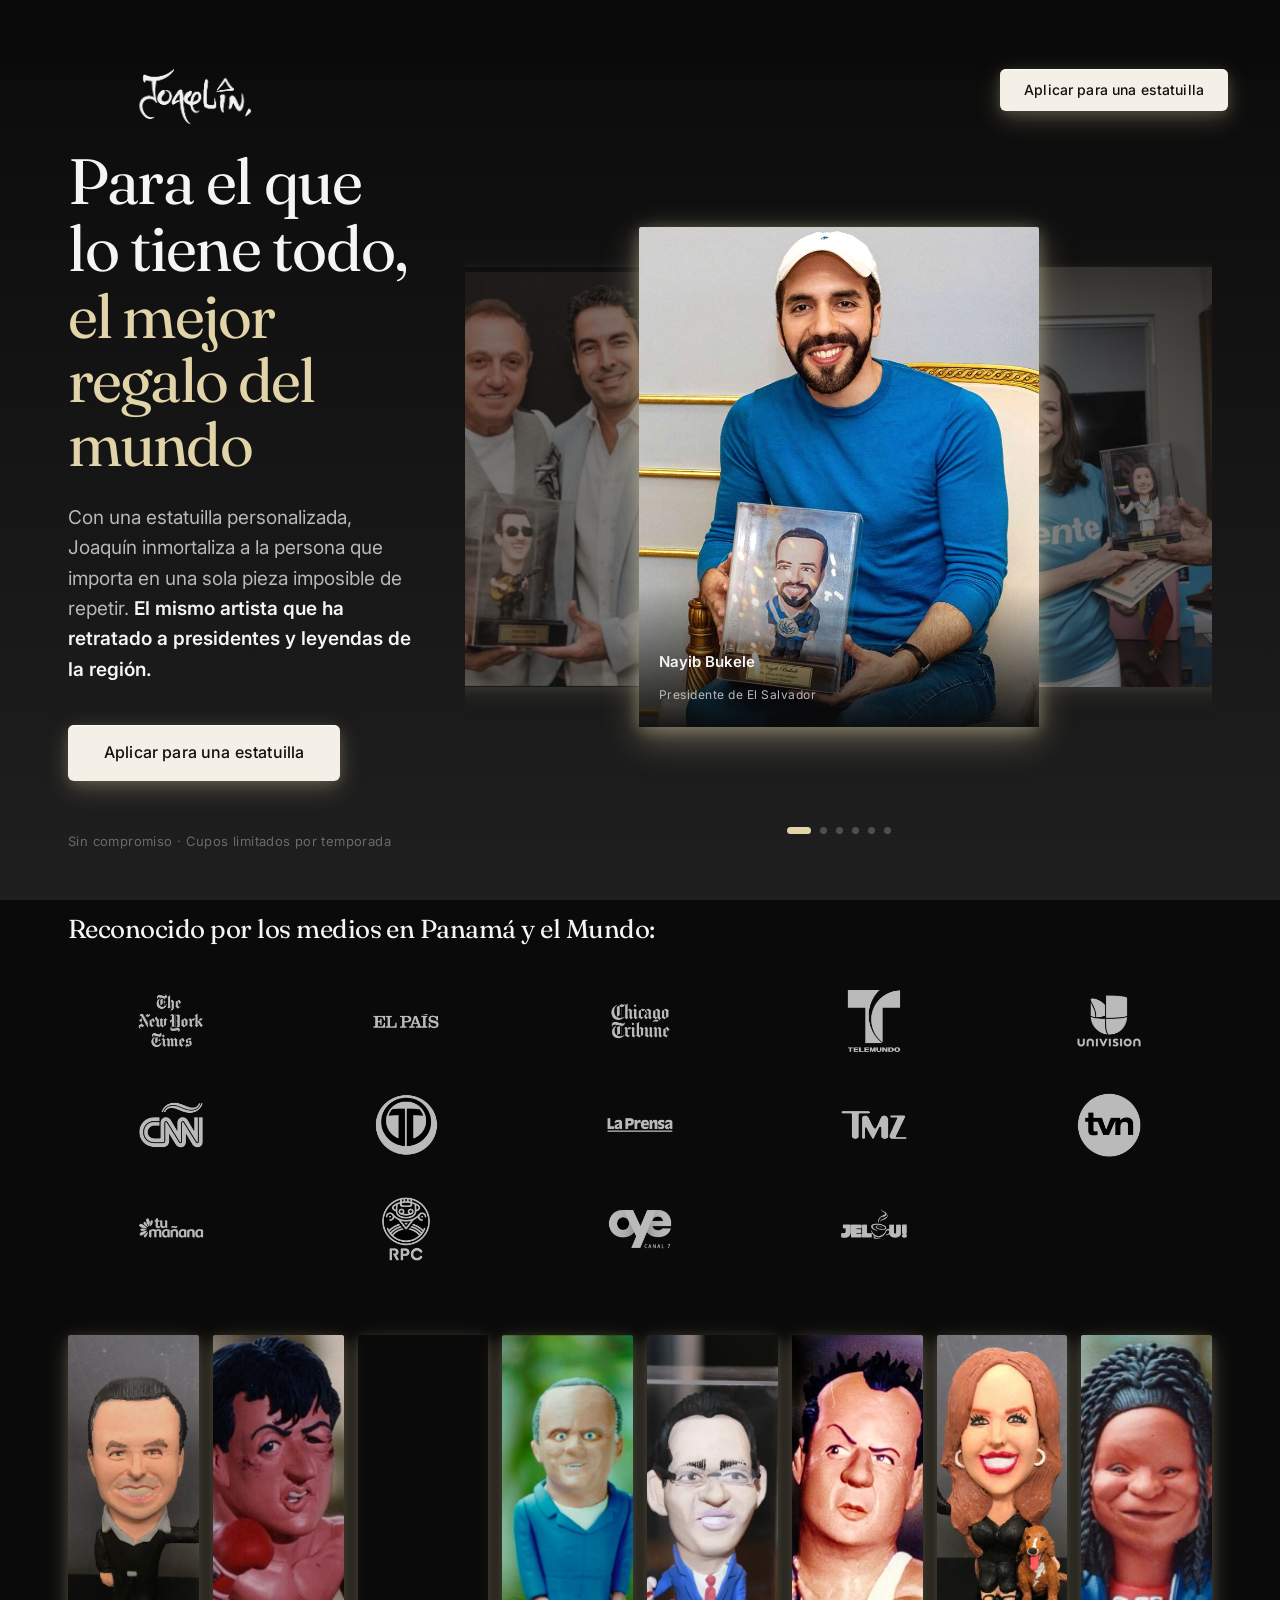
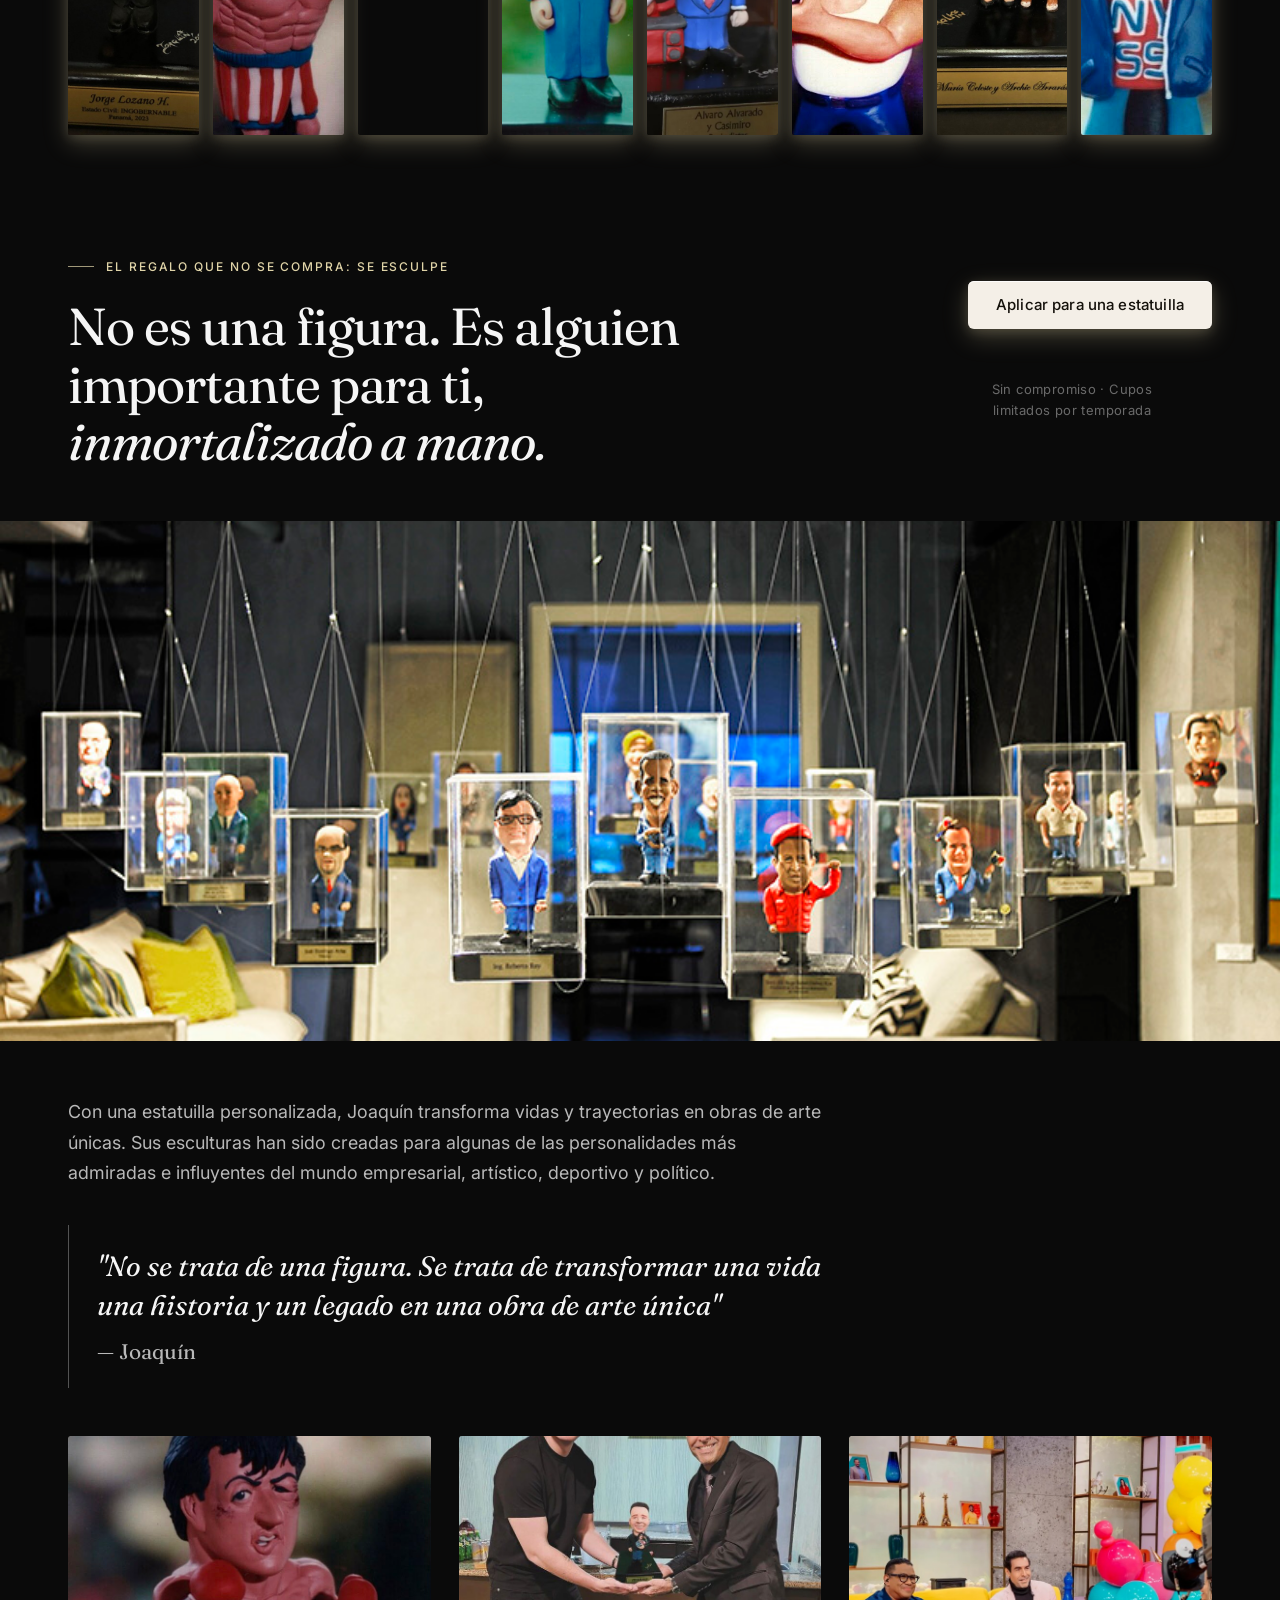
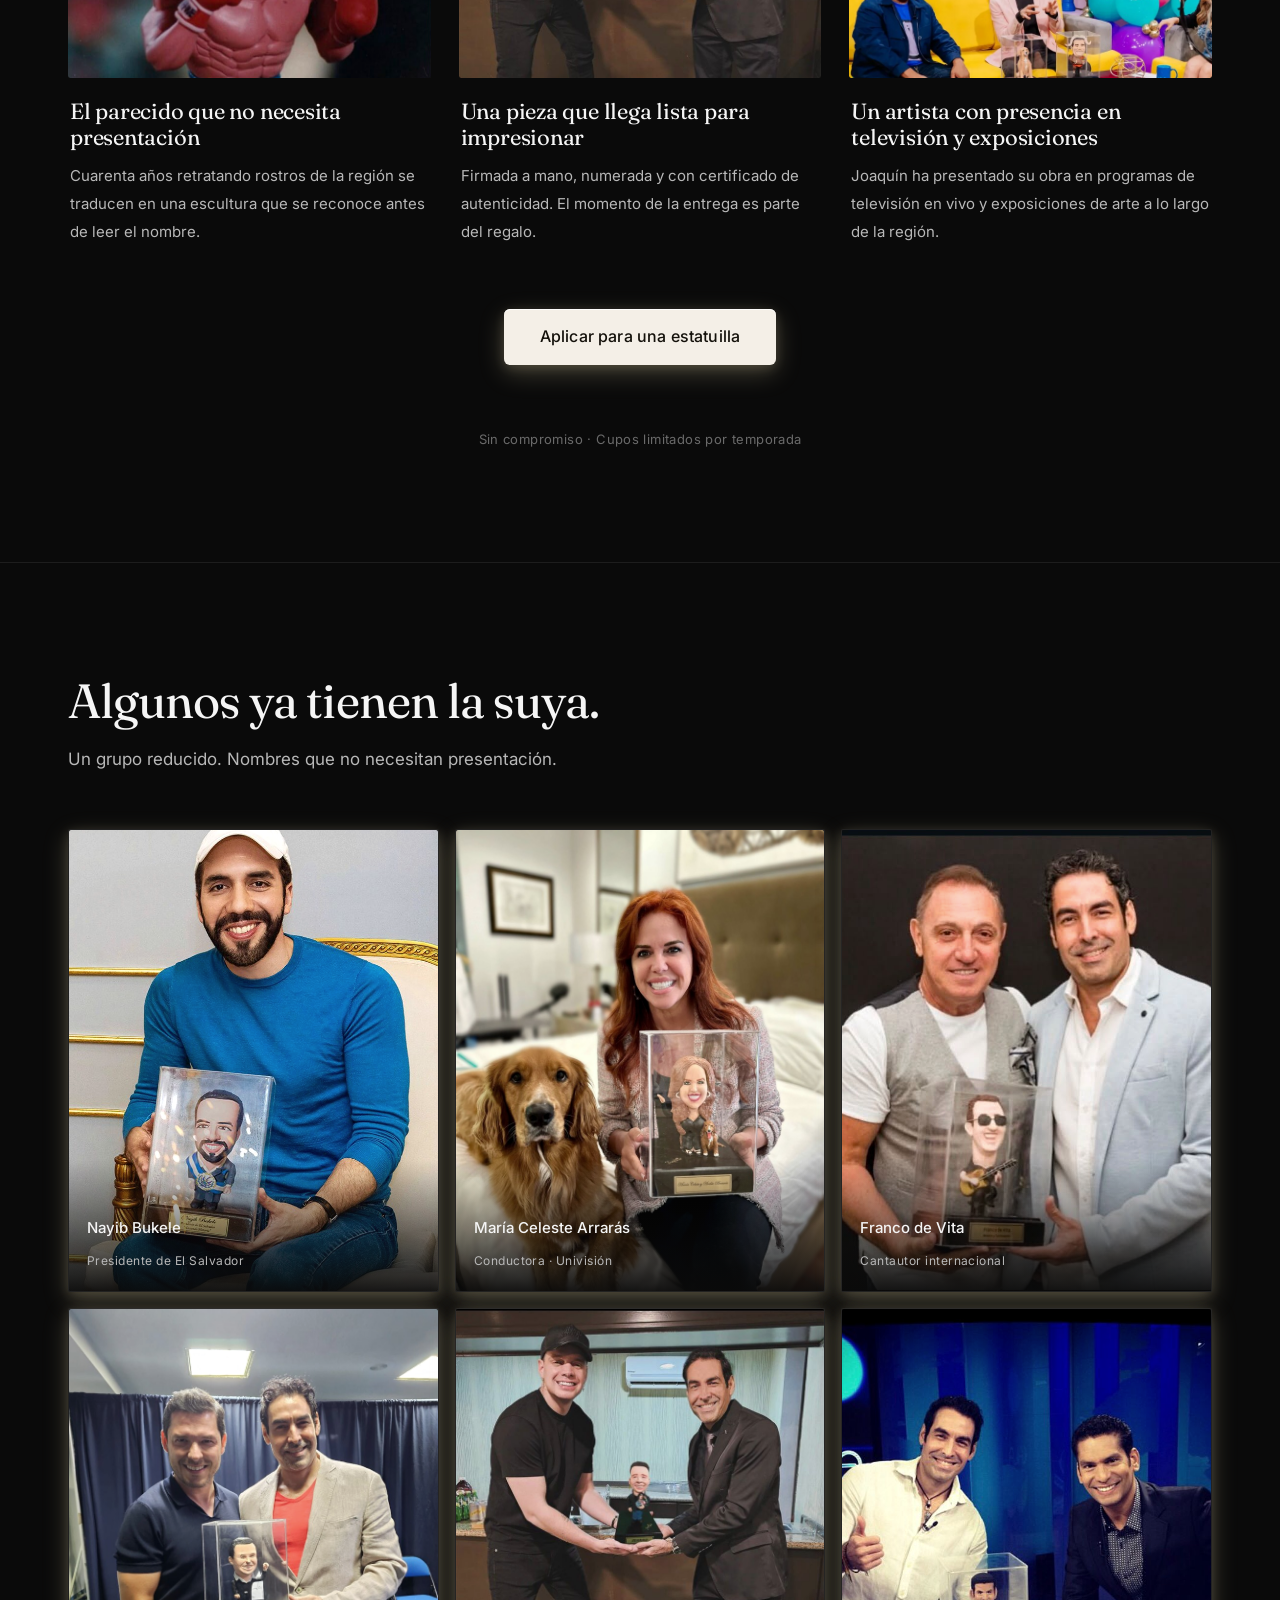
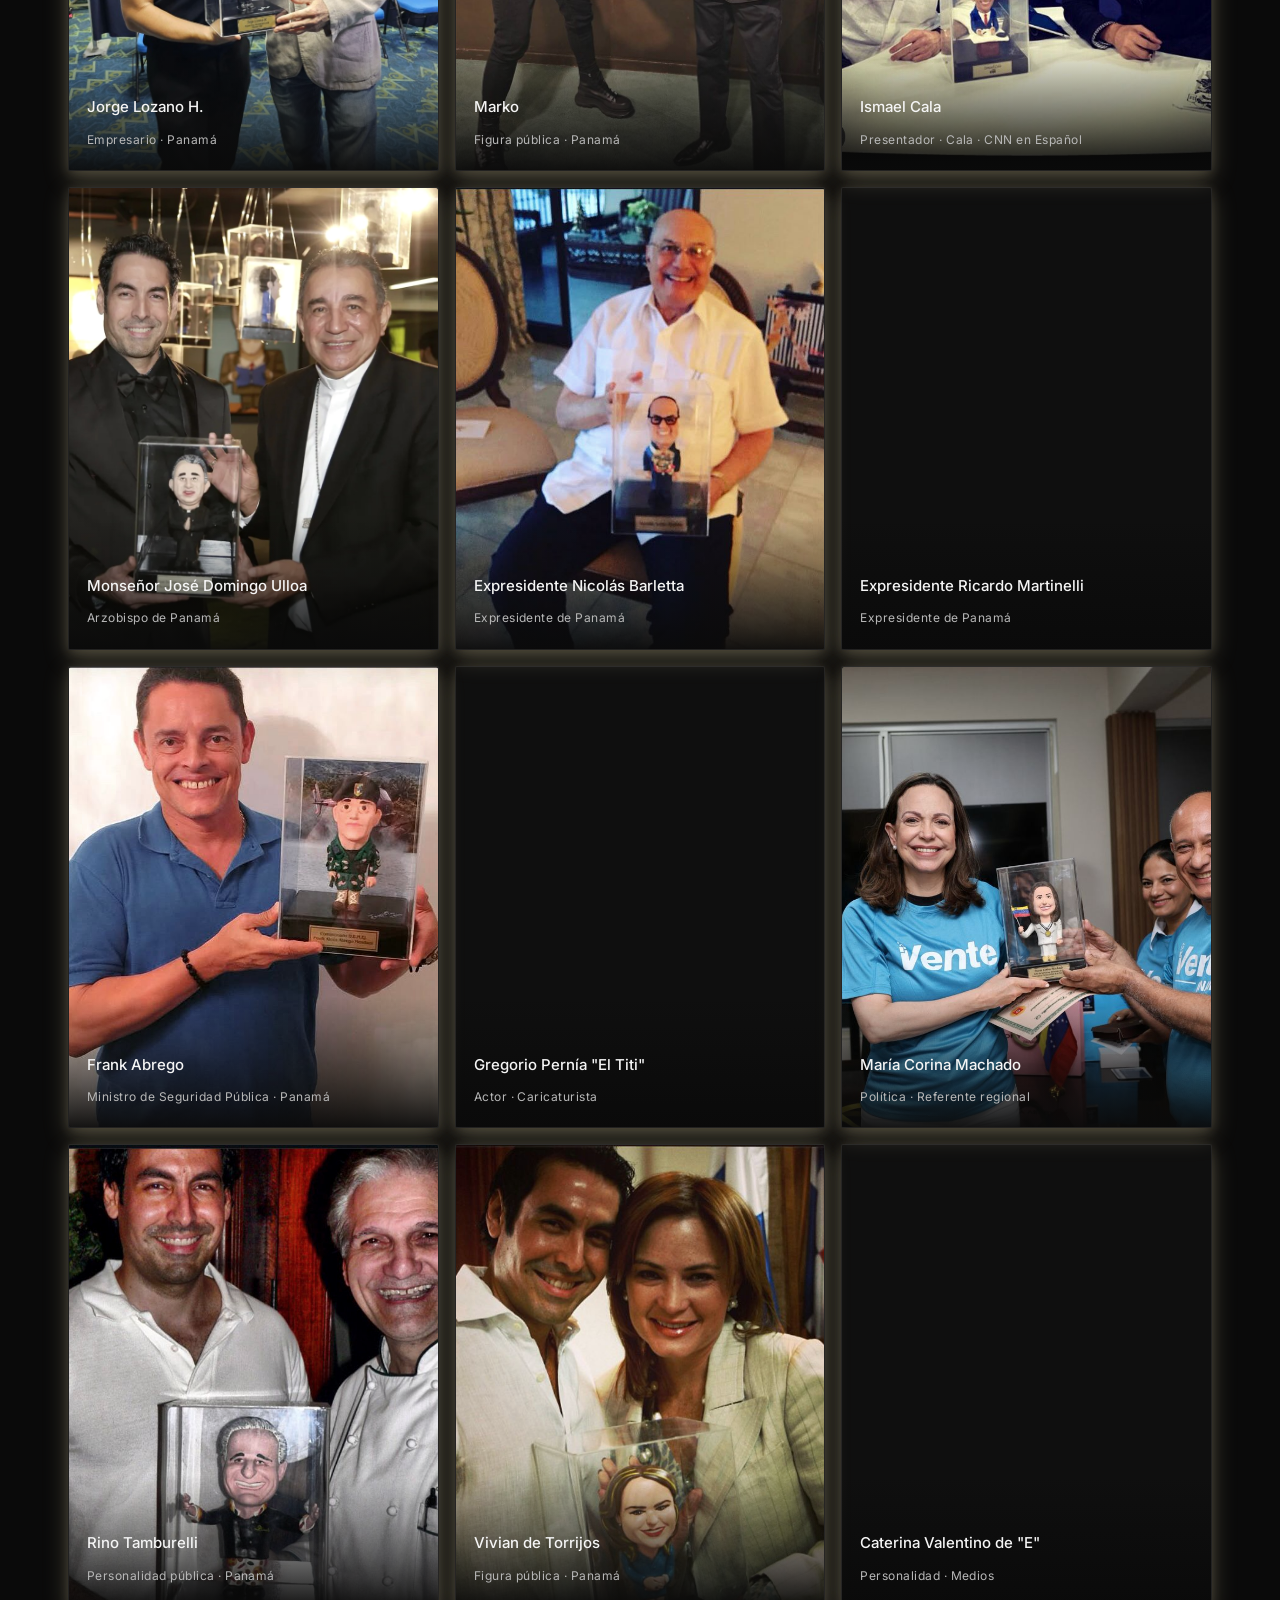
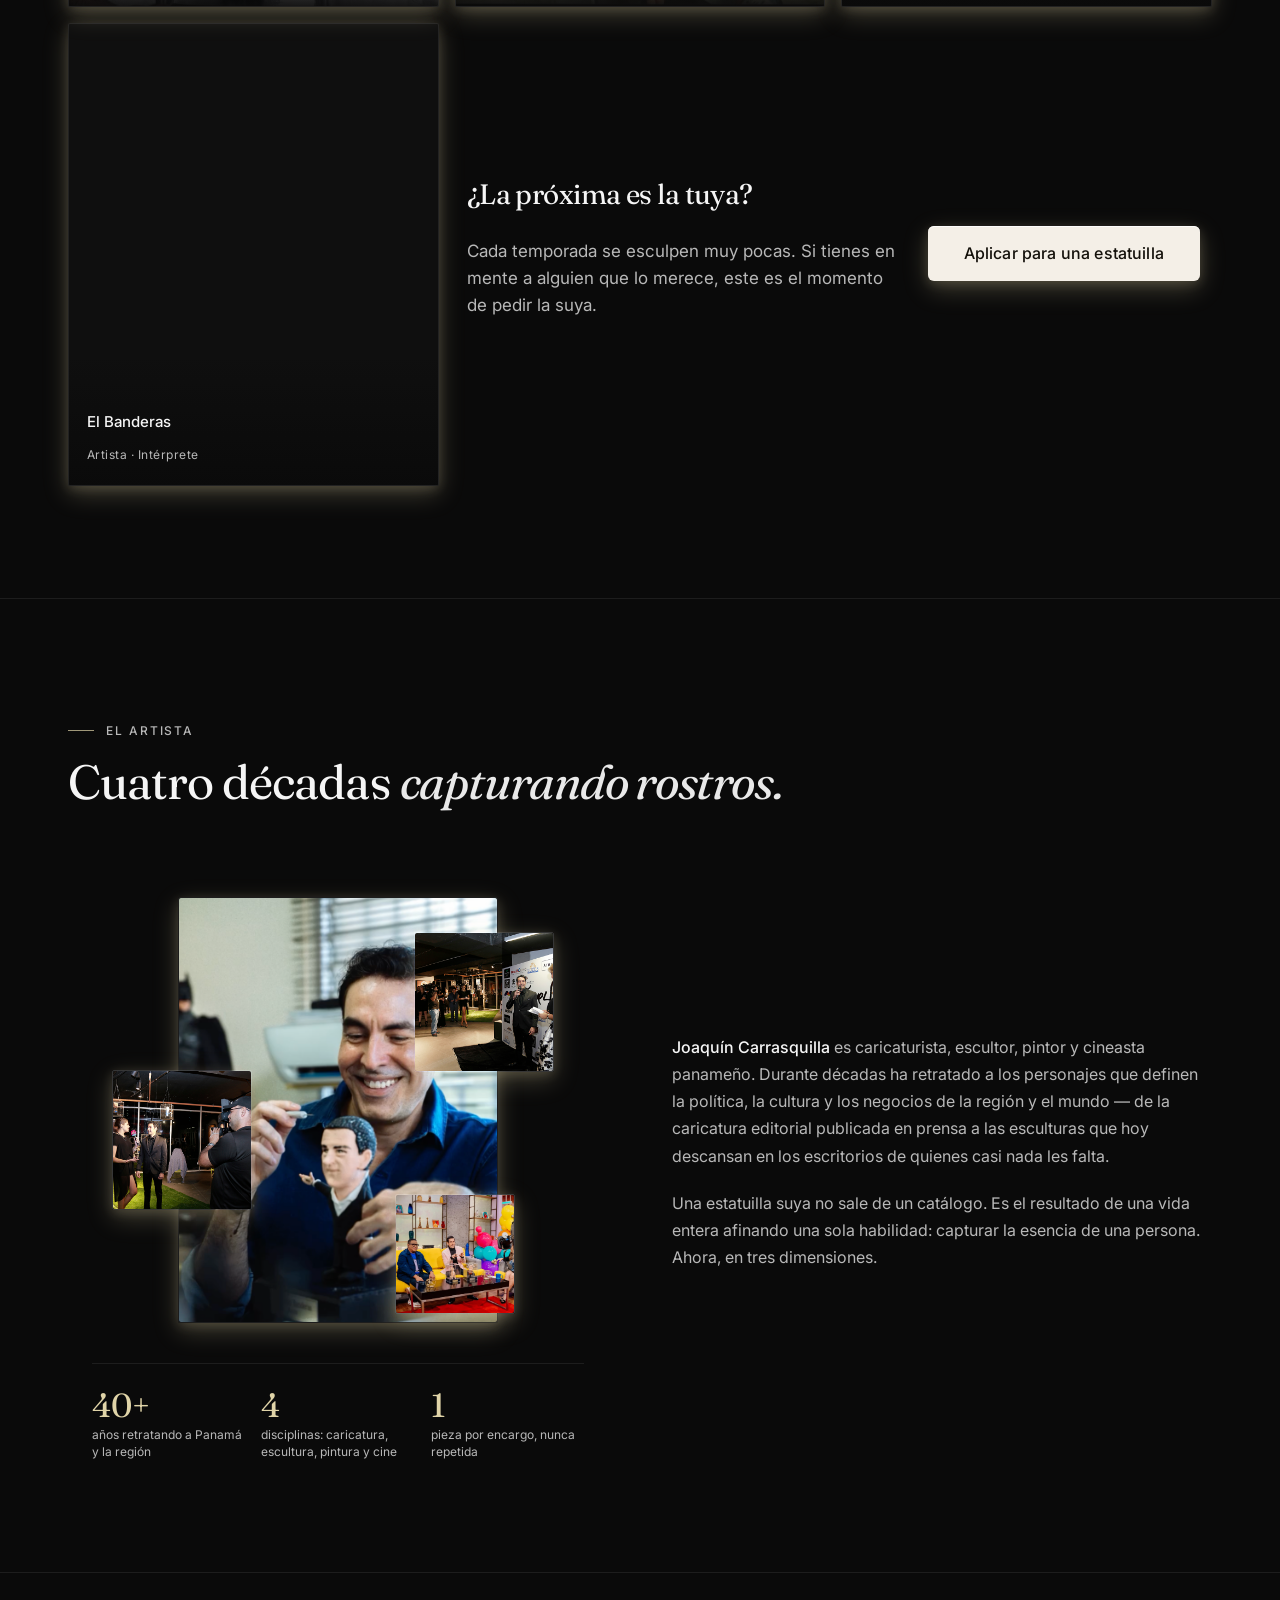
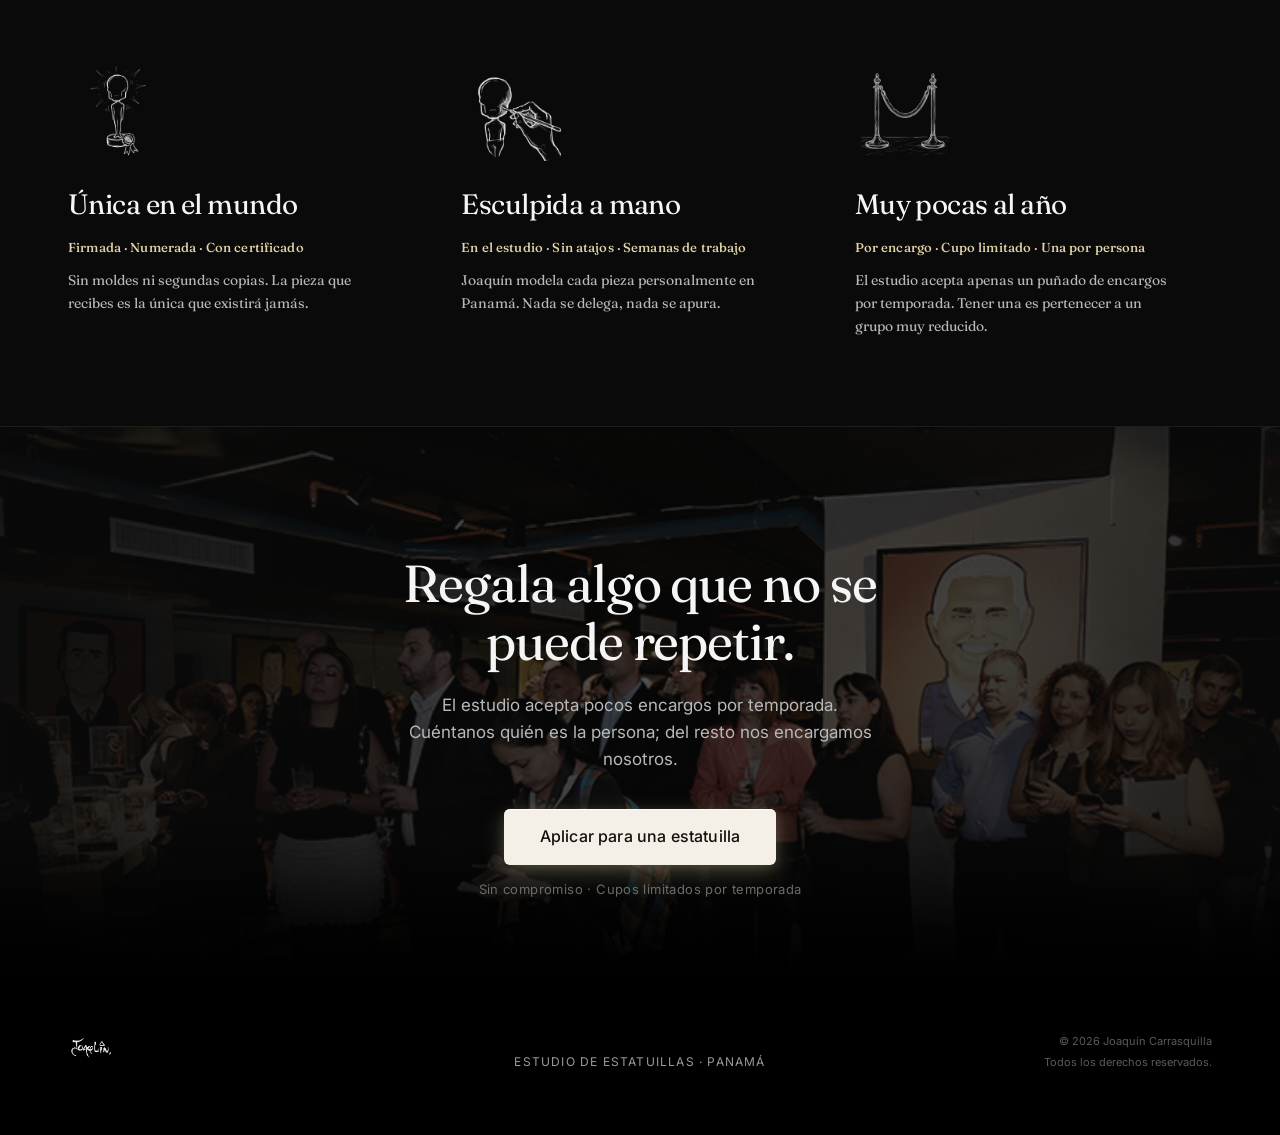
==== form.html @ dcec1ed8 "Make WhatsApp version the homepage; sync content and fix mobile - index.html is now the WhatsApp-ena" ====
<!doctype html>
<html lang="es">
<head>
  <meta charset="utf-8" />
  <meta name="viewport" content="width=device-width, initial-scale=1" />
  <title>Joaquín Carrasquilla — Estatuillas esculpidas a mano, por encargo</title>
  <meta name="description" content="Una escultura del rostro que importa, esculpida a mano por Joaquín Carrasquilla, el artista que ha retratado a presidentes y figuras de la región. Pieza única, firmada y numerada. Por encargo." />

  <link rel="preconnect" href="https://fonts.googleapis.com">
  <link rel="preconnect" href="https://fonts.gstatic.com" crossorigin>
  <link href="https://fonts.googleapis.com/css2?family=Inter:wght@300;400;500;600&family=Fraunces:ital,opsz,wght@0,9..144,400;0,9..144,500;1,9..144,400;1,9..144,500&display=swap" rel="stylesheet">

  <link rel="stylesheet" href="styles.css" />
</head>
<body>

  <!-- HEADER -->
  <header class="site-header">
    <div class="header-inner">
      <a class="logo" href="#top" aria-label="Joaquín Carrasquilla — inicio">
        <img src="assets/logo.png" alt="Joaquín Carrasquilla" width="320" height="88" decoding="async" />
      </a>
      <a class="btn btn-hero" href="solicitar.html">
        <span class="btn-label">Aplicar para una estatuilla</span>
      </a>
    </div>
  </header>

  <!-- HERO -->
  <section id="top" class="hero" aria-label="Presentación">
    <div class="hero-inner container">
      <div class="hero-content">
        <h1 class="hero-title">
          Para el que lo tiene todo,<br />
          <span class="text-gold">el mejor regalo del mundo</span>
        </h1>
        <p class="hero-sub">
          Con una estatuilla personalizada, Joaquín inmortaliza a la persona que importa
          en una sola pieza imposible de repetir.
          <strong>El mismo artista que ha retratado a presidentes y leyendas de la región.</strong>
        </p>
        <a class="btn btn-hero" href="solicitar.html">
          <span class="btn-label">Aplicar para una estatuilla</span>
        </a>
        <p class="cta-note">Sin compromiso · Cupos limitados por temporada</p>
      </div>

      <div class="hero-carousel" aria-label="Galería de estatuillas">
        <div class="hero-slideshow">
          <figure class="hero-slide">
            <img src="assets/cliente-con-estatuilla/IMG_2627-e7383acf-987b-4b31-b4e6-dbb208cc5019.png" alt="Nayib Bukele con su estatuilla" decoding="async" />
            <figcaption>
              <strong>Nayib Bukele</strong>
              <span>Presidente de El Salvador</span>
            </figcaption>
          </figure>
          <figure class="hero-slide">
            <img src="assets/cliente-con-estatuilla/Maria Corina Machado.jpeg" alt="María Corina Machado con su estatuilla" decoding="async" />
            <figcaption>
              <strong>María Corina Machado</strong>
              <span>Política · Referente regional</span>
            </figcaption>
          </figure>
          <figure class="hero-slide">
            <img src="assets/cliente-con-estatuilla/Mis_esculturas__reunidas_en_un_mismo_espacio._Cada_pieza_con_su_historia__cada_detalle_con_su_r-2-c04f47b6-1784-4fe5-88b1-f902768b5a1e.png" alt="Monseñor Ulloa con su estatuilla en exposición" decoding="async" />
            <figcaption>
              <strong>Monseñor José Domingo Ulloa</strong>
              <span>Arzobispo de Panamá</span>
            </figcaption>
          </figure>
          <figure class="hero-slide">
            <img src="assets/cliente-con-estatuilla/IMG_2630-4d0dea5f-8acf-4399-ab27-2319d4a610f1.png" alt="Ismael Cala con su estatuilla en Cala CNN" decoding="async" />
            <figcaption>
              <strong>Ismael Cala</strong>
              <span>Presentador · Cala · CNN en Español</span>
            </figcaption>
          </figure>
          <figure class="hero-slide">
            <img src="assets/cliente-con-estatuilla/IMG_2628-bec510d0-ad0a-4d97-8ea1-d12f23ac2057.png" alt="María Celeste con su estatuilla" decoding="async" />
            <figcaption>
              <strong>María Celeste Arrarás</strong>
              <span>Conductora · Univisión</span>
            </figcaption>
          </figure>
          <figure class="hero-slide">
            <img src="assets/cliente-con-estatuilla/Franco-deVita.jpeg" alt="Franco de Vita con su estatuilla" decoding="async" />
            <figcaption>
              <strong>Franco de Vita</strong>
              <span>Cantautor internacional</span>
            </figcaption>
          </figure>
        </div>
      </div>
    </div>
  </section>

  <!-- AS SEEN ON -->
  <section class="seen-on" aria-label="Visto en medios">
    <div class="container">
      <p class="seen-on__label">Reconocido por los medios en Panamá y el Mundo:</p>
      <ul class="seen-on__grid">
        <li><img src="assets/media-logos/2-5.png" alt="The New York Times" width="120" height="48" loading="lazy" decoding="async" /></li>
        <li><img src="assets/media-logos/2-6.png" alt="El País" width="120" height="48" loading="lazy" decoding="async" /></li>
        <li><img src="assets/media-logos/2-4.png" alt="Chicago Tribune" width="120" height="48" loading="lazy" decoding="async" /></li>
        <li><img src="assets/media-logos/2-7.png" alt="Telemundo" width="120" height="48" loading="lazy" decoding="async" /></li>
        <li><img src="assets/media-logos/2-8.png" alt="Univisión" width="120" height="48" loading="lazy" decoding="async" /></li>
        <li><img src="assets/media-logos/6.png" alt="CNN en Español" width="120" height="48" loading="lazy" decoding="async" /></li>
        <li><img src="assets/media-logos/1.png" alt="Telemetro" width="120" height="48" loading="lazy" decoding="async" /></li>
        <li><img src="assets/media-logos/5.png" alt="La Prensa" width="120" height="48" loading="lazy" decoding="async" /></li>
        <li><img src="assets/media-logos/4.png" alt="TMZ" width="120" height="48" loading="lazy" decoding="async" /></li>
        <li><img src="assets/media-logos/2.png" alt="TVN" width="120" height="48" loading="lazy" decoding="async" /></li>
        <li><img src="assets/media-logos/7.png" alt="Tu Mañana" width="120" height="48" loading="lazy" decoding="async" /></li>
        <li><img src="assets/media-logos/8.png" alt="RPC" width="120" height="48" loading="lazy" decoding="async" /></li>
        <li><img src="assets/media-logos/9.png" alt="OYE Canal 7" width="120" height="48" loading="lazy" decoding="async" /></li>
        <li><img src="assets/media-logos/3.png" alt="Jelou!" width="120" height="48" loading="lazy" decoding="async" /></li>
      </ul>
    </div>
  </section>

  <!-- SCULPTURE STRIP -->
  <section class="sculpt-strip-section" aria-label="Esculturas esculpidas a mano">
    <div class="container">
      <ul class="sculpt-strip">
        <li class="sculpt-strip__item"><img src="assets/estatuilla-sola/IMG_2632-35d587b5-4e0b-45d2-9307-9f7c1fdc1393.png" alt="Estatuilla de Jorge Lozano H." width="300" height="400" loading="lazy" decoding="async" /></li>
        <li class="sculpt-strip__item sculpt-strip__item--mobile"><img src="assets/estatuilla-sola/escultura-rocky.jpeg" alt="Escultura caricatura de Rocky Balboa" width="300" height="400" loading="lazy" decoding="async" /></li>
        <li class="sculpt-strip__item"><img src="assets/estatuilla-sola/IMG_2633-0593293c-0584-4aa1-981b-858188f16f3b.png" alt="Estatuilla de Nayib Bukele" width="300" height="400" loading="lazy" decoding="async" /></li>
        <li class="sculpt-strip__item"><img src="assets/estatuilla-sola/escultura-hopkins.jpeg" alt="Escultura caricatura de Anthony Hopkins" width="300" height="400" loading="lazy" decoding="async" /></li>
        <li class="sculpt-strip__item"><img src="assets/estatuilla-sola/Mis_esculturas__reunidas_en_un_mismo_espacio._Cada_pieza_con_su_historia__cada_detalle_con_su_r-5-7283a736-3148-4349-a7e0-1f55900a8224.png" alt="Estatuilla de Álvaro Alvarado y Casimiro" width="300" height="400" loading="lazy" decoding="async" /></li>
        <li class="sculpt-strip__item sculpt-strip__item--mobile"><img src="assets/estatuilla-sola/escultura-willis.jpeg" alt="Escultura caricatura de Bruce Willis" width="300" height="400" loading="lazy" decoding="async" /></li>
        <li class="sculpt-strip__item"><img src="assets/estatuilla-sola/IMG_2634-b5064332-3b4e-409b-bf73-21cee9136ae9.png" alt="Estatuilla de María Celeste Arrarás" width="300" height="400" loading="lazy" decoding="async" /></li>
        <li class="sculpt-strip__item sculpt-strip__item--mobile"><img src="assets/estatuilla-sola/escultura-whoopi.jpeg" alt="Escultura caricatura de Whoopi Goldberg" width="300" height="400" loading="lazy" decoding="async" /></li>
      </ul>
    </div>
  </section>

  <!-- MAIN COPY -->
  <section class="story">
    <div class="container story-inner story-inner--wide">
      <div class="story-intro">
        <div class="story-intro__copy">
          <p class="story-kicker">El regalo que no se compra: se esculpe</p>
          <h2 class="story-title">No es una figura. Es alguien importante para ti, <em>inmortalizado a mano.</em></h2>
        </div>
        <div class="story-intro__action">
          <a class="btn btn-hero" href="solicitar.html">
            <span class="btn-label">Aplicar para una estatuilla</span>
          </a>
          <p class="cta-note">Sin compromiso · Cupos limitados por temporada</p>
        </div>
      </div>
    </div>

    <figure class="story-banner" aria-hidden="true">
      <img
        src="assets/expocision/esculturas_colgadas_expo-9c81c54c-c527-4c65-b3d5-cafd2fafb744.png"
        alt=""
        loading="lazy" decoding="async"
      />
    </figure>

    <div class="container story-inner story-inner--wide">
      <div class="story-body">
        <p>
          Con una estatuilla personalizada, Joaquín transforma vidas y trayectorias en obras de arte únicas. Sus esculturas han sido creadas para algunas de las personalidades
          más admiradas e influyentes del mundo empresarial, artístico, deportivo y político.
        </p>
        <p class="story-pull">
          "No se trata de una figura. Se trata de transformar una vida una historia y un legado en una obra de arte única"<br />
          <span class="story-pull__attribution">— Joaquín</span>
        </p>
      </div>

      <ul class="story-points" aria-label="Por qué es diferente">
        <li class="story-point">
          <div class="story-point__media">
            <img src="assets/estatuilla-sola/escultura-rocky.jpeg" alt="Estatuilla esculpida a mano por Joaquín Carrasquilla" loading="lazy" decoding="async" />
          </div>
          <div class="story-point__copy">
            <strong>El parecido que no necesita presentación</strong>
            <span>Cuarenta años retratando rostros de la región se traducen en una escultura que se reconoce antes de leer el nombre.</span>
          </div>
        </li>
        <li class="story-point">
          <div class="story-point__media">
            <img src="assets/cliente-con-estatuilla/IMG_2631-c5213967-e4c7-443c-9366-b4a86f2693a8.png" alt="Entrega de estatuilla de Marko" loading="lazy" decoding="async" />
          </div>
          <div class="story-point__copy">
            <strong>Una pieza que llega lista para impresionar</strong>
            <span>Firmada a mano, numerada y con certificado de autenticidad. El momento de la entrega es parte del regalo.</span>
          </div>
        </li>
        <li class="story-point">
          <div class="story-point__media">
            <img src="assets/joaquin-en-vivo/Gracias_a__jeloutvn_por_la_invitacio_n_y_a__eddyvasquezwao___nathygonzalez7_y__adrisininsta_por_-8d13ff79-414c-4a55-bda4-de28b7d63c16.png" alt="Joaquín presentando sus esculturas en televisión en vivo" loading="lazy" decoding="async" />
          </div>
          <div class="story-point__copy">
            <strong>Un artista con presencia en televisión y exposiciones</strong>
            <span>Joaquín ha presentado su obra en programas de televisión en vivo y exposiciones de arte a lo largo de la región.</span>
          </div>
        </li>
      </ul>

      <div class="section-cta section-cta--story">
        <a class="btn btn-hero" href="solicitar.html">
          <span class="btn-label">Aplicar para una estatuilla</span>
        </a>
        <p class="cta-note">Sin compromiso · Cupos limitados por temporada</p>
      </div>
    </div>
  </section>

  <!-- SOCIAL PROOF -->
  <section id="galeria" class="proof" aria-label="Quién ya tiene la suya">
    <div class="container">
      <header class="section-head">
        <h2 class="section-title">Algunos ya tienen la suya.</h2>
        <p class="section-lead">Un grupo reducido. Nombres que no necesitan presentación.</p>
      </header>

      <div class="proof-grid">
        <figure class="proof-card">
          <img src="assets/cliente-con-estatuilla/IMG_2627-e7383acf-987b-4b31-b4e6-dbb208cc5019.png" alt="Nayib Bukele con su estatuilla" loading="lazy" decoding="async" />
          <figcaption>
            <strong>Nayib Bukele</strong>
            <span>Presidente de El Salvador</span>
          </figcaption>
        </figure>
        <figure class="proof-card">
          <img src="assets/cliente-con-estatuilla/IMG_2628-bec510d0-ad0a-4d97-8ea1-d12f23ac2057.png" alt="María Celeste con su estatuilla" loading="lazy" decoding="async" />
          <figcaption>
            <strong>María Celeste Arrarás</strong>
            <span>Conductora · Univisión</span>
          </figcaption>
        </figure>
        <figure class="proof-card">
          <img src="assets/cliente-con-estatuilla/Franco-deVita.jpeg" alt="Franco de Vita con su estatuilla" loading="lazy" decoding="async" />
          <figcaption>
            <strong>Franco de Vita</strong>
            <span>Cantautor internacional</span>
          </figcaption>
        </figure>
        <figure class="proof-card">
          <img src="assets/cliente-con-estatuilla/IMG_2629-5e791392-01d3-4bed-9afb-c70bd09bcc63.png" alt="Jorge Lozano con su estatuilla" loading="lazy" decoding="async" />
          <figcaption>
            <strong>Jorge Lozano H.</strong>
            <span>Empresario · Panamá</span>
          </figcaption>
        </figure>
        <figure class="proof-card">
          <img src="assets/cliente-con-estatuilla/IMG_2631-c5213967-e4c7-443c-9366-b4a86f2693a8.png" alt="Entrega de estatuilla MARKO" loading="lazy" decoding="async" />
          <figcaption>
            <strong>Marko</strong>
            <span>Figura pública · Panamá</span>
          </figcaption>
        </figure>
        <figure class="proof-card">
          <img src="assets/cliente-con-estatuilla/IMG_2630-4d0dea5f-8acf-4399-ab27-2319d4a610f1.png" alt="Ismael Cala con su estatuilla" loading="lazy" decoding="async" />
          <figcaption>
            <strong>Ismael Cala</strong>
            <span>Presentador · Cala · CNN en Español</span>
          </figcaption>
        </figure>

        <figure class="proof-card proof-card--wide">
          <img src="assets/cliente-con-estatuilla/Mis_esculturas__reunidas_en_un_mismo_espacio._Cada_pieza_con_su_historia__cada_detalle_con_su_r-2-c04f47b6-1784-4fe5-88b1-f902768b5a1e.png" alt="Monseñor Ulloa con su estatuilla en exposición" loading="lazy" decoding="async" />
          <figcaption>
            <strong>Monseñor José Domingo Ulloa</strong>
            <span>Arzobispo de Panamá</span>
          </figcaption>
        </figure>

        <figure class="proof-card">
          <img src="assets/cliente-con-estatuilla/Expresidente Nicolás Barletta.jpeg" alt="Expresidente Nicolás Barletta con su estatuilla" loading="lazy" decoding="async" />
          <figcaption>
            <strong>Expresidente Nicolás Barletta</strong>
            <span>Expresidente de Panamá</span>
          </figcaption>
        </figure>

        <figure class="proof-card">
          <img src="assets/cliente-con-estatuilla/Expresidente Ricardo Martinelli.jpeg" alt="Expresidente Ricardo Martinelli con su estatuilla" loading="lazy" decoding="async" />
          <figcaption>
            <strong>Expresidente Ricardo Martinelli</strong>
            <span>Expresidente de Panamá</span>
          </figcaption>
        </figure>

        <figure class="proof-card">
          <img src="assets/cliente-con-estatuilla/Frank Abrego Ministro de Seguridad Pública.jpeg" alt="Frank Abrego con su estatuilla" loading="lazy" decoding="async" />
          <figcaption>
            <strong>Frank Abrego</strong>
            <span>Ministro de Seguridad Pública · Panamá</span>
          </figcaption>
        </figure>

        <figure class="proof-card">
          <img src="assets/cliente-con-estatuilla/Gregorio Pernía El Titi.jpeg" alt="Gregorio Pernía El Titi con su estatuilla" loading="lazy" decoding="async" />
          <figcaption>
            <strong>Gregorio Pernía "El Titi"</strong>
            <span>Actor · Caricaturista</span>
          </figcaption>
        </figure>

        <figure class="proof-card">
          <img src="assets/cliente-con-estatuilla/Maria Corina Machado.jpeg" alt="María Corina Machado con su estatuilla" loading="lazy" decoding="async" />
          <figcaption>
            <strong>María Corina Machado</strong>
            <span>Política · Referente regional</span>
          </figcaption>
        </figure>

        <figure class="proof-card">
          <img src="assets/cliente-con-estatuilla/Rino Tamburelli.jpeg" alt="Rino Tamburelli con su estatuilla" loading="lazy" decoding="async" />
          <figcaption>
            <strong>Rino Tamburelli</strong>
            <span>Personalidad pública · Panamá</span>
          </figcaption>
        </figure>

        <figure class="proof-card">
          <img src="assets/cliente-con-estatuilla/Vivian de Torrijos.jpeg" alt="Vivian de Torrijos con su estatuilla" loading="lazy" decoding="async" />
          <figcaption>
            <strong>Vivian de Torrijos</strong>
            <span>Figura pública · Panamá</span>
          </figcaption>
        </figure>

        <figure class="proof-card">
          <img src="assets/cliente-con-estatuilla/Caterina Valentino de E.jpeg" alt="Caterina Valentino de E con su estatuilla" loading="lazy" decoding="async" />
          <figcaption>
            <strong>Caterina Valentino de "E"</strong>
            <span>Personalidad · Medios</span>
          </figcaption>
        </figure>

        <figure class="proof-card">
          <img src="assets/cliente-con-estatuilla/El Banderas.jpeg" alt="El Banderas con su estatuilla" loading="lazy" decoding="async" />
          <figcaption>
            <strong>El Banderas</strong>
            <span>Artista · Intérprete</span>
          </figcaption>
        </figure>

        <div class="proof-cta">
          <h3 class="proof-cta__title">¿La próxima es la tuya?</h3>
          <div class="proof-cta__row">
            <p class="proof-cta__text">
              Cada temporada se esculpen muy pocas. Si tienes en mente a alguien que lo merece, este es el momento de pedir la suya.
            </p>
            <a class="btn btn-hero" href="solicitar.html">
              <span class="btn-label">Aplicar para una estatuilla</span>
            </a>
          </div>
        </div>
      </div>
    </div>
  </section>

  <!-- ARTIST -->
  <section class="artist" aria-label="Sobre el artista">
    <div class="container">
      <header class="section-head">
        <p class="section-eyebrow">El artista</p>
        <h2 class="section-title">Cuatro décadas <em>capturando rostros.</em></h2>
      </header>

      <div class="artist-layout">
        <div class="artist-visual">
          <div class="artist-collage">
            <figure class="artist-main">
              <img
                src="assets/joaquin-trabajando/Screenshot 2026-05-20 at 11.42.10 AM.png"
                alt="Joaquín Carrasquilla esculpiendo una estatuilla en su estudio"
                loading="lazy" decoding="async"
              />
            </figure>
            <figure class="artist-inset artist-inset--1">
              <img
                src="assets/joaquin-en-vivo/joako_expo_hablando_publico_atento_expo_addison-1f5ad973-8ae1-4104-9588-5958aeaedfd5.png"
                alt="Joaquín presentando en exposición Addison"
                loading="lazy" decoding="async"
              />
            </figure>
            <figure class="artist-inset artist-inset--2">
              <img
                src="assets/joaquin-en-vivo/joako_entrevista_addison_expo-15bf9979-554d-4e6a-a122-bf63397048c1.png"
                alt="Joaquín en entrevista en exposición"
                loading="lazy" decoding="async"
              />
            </figure>
            <figure class="artist-inset artist-inset--3">
              <img
                src="assets/joaquin-en-vivo/Gracias_a__jeloutvn_por_la_invitacio_n_y_a__eddyvasquezwao___nathygonzalez7_y__adrisininsta_por_-8d13ff79-414c-4a55-bda4-de28b7d63c16.png"
                alt="Joaquín en aparición televisiva"
                loading="lazy" decoding="async"
              />
            </figure>
          </div>

          <ul class="artist-stats" aria-label="Datos del artista">
            <li>
              <strong>40+</strong>
              <span>años retratando a Panamá y la región</span>
            </li>
            <li>
              <strong>4</strong>
              <span>disciplinas: caricatura, escultura, pintura y cine</span>
            </li>
            <li>
              <strong>1</strong>
              <span>pieza por encargo, nunca repetida</span>
            </li>
          </ul>
        </div>

        <div class="artist-copy">
          <p>
            <strong>Joaquín Carrasquilla</strong> es caricaturista, escultor, pintor y cineasta panameño.
            Durante décadas ha retratado a los personajes que definen la política, la cultura y los negocios
            de la región y el mundo — de la caricatura editorial publicada en prensa a las esculturas que hoy
            descansan en los escritorios de quienes casi nada les falta.
          </p>

          <p>
            Una estatuilla suya no sale de un catálogo. Es el resultado de una vida entera afinando
            una sola habilidad: capturar la esencia de una persona. Ahora, en tres dimensiones.
          </p>
        </div>
      </div>
    </div>
  </section>

  <!-- TRUST BADGES -->
  <section class="trust" aria-label="Garantías del estudio">
    <div class="container">
      <div class="trust-grid">

        <article class="trust-badge">
          <div class="trust-badge__icon" aria-hidden="true">
            <img src="assets/trust-icons/unique.png" alt="" width="100" height="100" decoding="async" />
          </div>
          <h3 class="trust-badge__title">Única en el mundo</h3>
          <p class="trust-badge__tags">Firmada · Numerada · Con certificado</p>
          <p class="trust-badge__text">Sin moldes ni segundas copias. La pieza que recibes es la única que existirá jamás.</p>
        </article>

        <article class="trust-badge">
          <div class="trust-badge__icon" aria-hidden="true">
            <img src="assets/trust-icons/hand-made.png" alt="" width="100" height="100" decoding="async" />
          </div>
          <h3 class="trust-badge__title">Esculpida a mano</h3>
          <p class="trust-badge__tags">En el estudio · Sin atajos · Semanas de trabajo</p>
          <p class="trust-badge__text">Joaquín modela cada pieza personalmente en Panamá. Nada se delega, nada se apura.</p>
        </article>

        <article class="trust-badge">
          <div class="trust-badge__icon" aria-hidden="true">
            <img src="assets/trust-icons/exclusive.png" alt="" width="100" height="100" decoding="async" />
          </div>
          <h3 class="trust-badge__title">Muy pocas al año</h3>
          <p class="trust-badge__tags">Por encargo · Cupo limitado · Una por persona</p>
          <p class="trust-badge__text">El estudio acepta apenas un puñado de encargos por temporada. Tener una es pertenecer a un grupo muy reducido.</p>
        </article>

      </div>
    </div>
  </section>

  <!-- FINAL CTA + FOOTER -->
  <section class="cta-band cta-band--closing" aria-label="Llamado a la acción">
    <div class="cta-band__bg">
      <img
        src="assets/expocision/gente_en_expo_addison-1b108e00-6ac4-42f6-a2d3-d2f6da8dff81.png"
        alt=""
        aria-hidden="true"
      />
    </div>
    <div class="cta-band__scrim"></div>
    <div class="container cta-band__content">
      <h2 class="cta-band__title">Regala algo que no se puede repetir.</h2>
      <p class="cta-band__text">
        El estudio acepta pocos encargos por temporada.
        Cuéntanos quién es la persona; del resto nos encargamos nosotros.
      </p>
      <a class="btn btn-cta-band" href="solicitar.html">
        <span class="btn-label">Aplicar para una estatuilla</span>
      </a>
      <p class="cta-note">Sin compromiso · Cupos limitados por temporada</p>
    </div>

    <footer class="site-footer site-footer--closing">
      <div class="site-footer__fade" aria-hidden="true"></div>
      <div class="container site-footer__inner">
        <div class="site-footer__grid">
          <div class="site-footer__logo">
            <img src="assets/logo.png" alt="Joaquín Carrasquilla" width="180" height="50" decoding="async" />
          </div>
          <div class="site-footer__center">
            <p>Estudio de estatuillas · Panamá</p>
          </div>
          <div class="site-footer__legal">
            <p>© 2026 Joaquín Carrasquilla</p>
            <p>Todos los derechos reservados.</p>
          </div>
        </div>
      </div>
    </footer>
  </section>

  <script src="script.js"></script>
</body>
</html>
---- styles.css ----
/* ============================================================
   Joaquín Carrasquilla — Conversion funnel
   Restrained · gallery · black + dark gray + warm ivory.
   Champagne gold used sparingly: accents, rules, key numerals.
   ============================================================ */

:root {
  --bg-top: #0a0a0a;
  --bg-mid: #141414;
  --bg-bot: #1f1f1f;
  --bg-card: rgba(255, 255, 255, 0.025);
  --bg-card-2: rgba(255, 255, 255, 0.04);
  --bg-inset: rgba(0, 0, 0, 0.25);
  --ink: #f5f5f5;
  --ink-soft: #b8b8b8;
  --ink-dim: #6a6a6a;
  --line: rgba(255, 255, 255, 0.08);
  --line-strong: rgba(255, 255, 255, 0.22);
  --gold: #e0d4a8;
  --gold-glow: rgba(224, 212, 168, 0.28);
  --gold-glow-strong: rgba(224, 212, 168, 0.38);
  --gold-drop-glow: 0 8px 26px rgba(224, 212, 168, 0.24), 0 3px 12px rgba(240, 225, 177, 0.16);
  --gold-drop-glow-strong: 0 12px 36px rgba(224, 212, 168, 0.36), 0 4px 16px rgba(240, 225, 177, 0.24), 0 0 20px rgba(224, 212, 168, 0.12);
  --image-radius: 2px;
  --max: 1200px;
  --display: "Fraunces", Georgia, serif;
  --serif: "Fraunces", Georgia, serif;
  --sans: "Inter", -apple-system, BlinkMacSystemFont, "Helvetica Neue", Arial, sans-serif;
  --header-h: 80px;
}

*, *::before, *::after { box-sizing: border-box; }

html {
  scroll-behavior: smooth;
  background: var(--bg-top);
}

body {
  margin: 0;
  padding: 0;
  overflow-x: hidden;
  background: linear-gradient(180deg, var(--bg-top) 0%, var(--bg-mid) 45%, var(--bg-bot) 100%);
  background-attachment: fixed;
  color: var(--ink);
  font-family: var(--sans);
  font-size: 17px;
  font-weight: 400;
  line-height: 1.65;
  -webkit-font-smoothing: antialiased;
  -moz-osx-font-smoothing: grayscale;
}

img { max-width: 100%; display: block; }

.hero-slide img,
.proof-card,
.artist-main,
.artist-inset,
.upload-thumb {
  border-radius: var(--image-radius);
  box-shadow: var(--gold-drop-glow);
}

.hero-slide img,
.proof-card img,
.artist-main img,
.artist-inset img,
.upload-thumb img,
.story-point__media img {
  border-radius: var(--image-radius);
}

a {
  color: inherit;
  text-decoration: none;
}

a:focus-visible,
button:focus-visible {
  outline: 2px solid var(--gold);
  outline-offset: 3px;
  border-radius: 2px;
}

em { font-style: italic; }

.container {
  width: 100%;
  max-width: var(--max);
  margin: 0 auto;
  padding: 0 28px;
}

/* ---------- Buttons ---------- */
.btn {
  display: inline-flex;
  flex-direction: column;
  align-items: center;
  justify-content: center;
  gap: 4px;
  font-family: var(--sans);
  cursor: pointer;
  border: none;
  border-radius: 6px;
  box-shadow: none;
  transition:
    background 0.3s ease,
    color 0.3s ease,
    border-color 0.3s ease,
    box-shadow 0.35s ease;
}

.btn-label {
  font-family: var(--sans);
  font-size: 15px;
  font-weight: 500;
  letter-spacing: 0.01em;
  text-transform: none;
  line-height: 1.35;
}

.btn-sub {
  font-family: var(--sans);
  font-size: 12px;
  font-weight: 400;
  letter-spacing: 0.01em;
  text-transform: none;
  opacity: 0.68;
}

/* Header — outlined ghost */
.btn-header {
  flex-direction: row;
  gap: 0;
  padding: 11px 20px;
  background: transparent;
  color: var(--ink);
  border: 1px solid rgba(255, 255, 255, 0.28);
  font-size: 14px;
  letter-spacing: 0.01em;
  font-weight: 500;
  text-transform: none;
  box-shadow: var(--gold-drop-glow);
}

.btn-header:hover {
  background: rgba(255, 255, 255, 0.06);
  border-color: rgba(255, 255, 255, 0.5);
  box-shadow: var(--gold-drop-glow-strong);
}

/* Primary CTAs — warm ivory, grounded */
.btn-hero,
.btn-cta-band,
.btn-submit,
.btn-form-next {
  padding: 17px 36px;
  background: #f4efe7;
  color: #14110b;
  box-shadow:
    inset 0 1px 0 rgba(255, 255, 255, 0.85),
    var(--gold-drop-glow);
}

.btn-hero:hover,
.btn-cta-band:hover,
.btn-submit:hover,
.btn-form-next:hover:not(:disabled) {
  background: #fffaf2;
  box-shadow:
    inset 0 1px 0 rgba(255, 255, 255, 0.9),
    var(--gold-drop-glow-strong);
}

.btn-hero:active,
.btn-cta-band:active,
.btn-submit:active,
.btn-form-next:active:not(:disabled) {
  background: #e8dcc4;
  color: #1a1408;
  box-shadow:
    inset 0 1px 0 rgba(255, 255, 255, 0.7),
    var(--gold-drop-glow);
  transition: background 0.12s ease, box-shadow 0.12s ease, color 0.12s ease;
}

.btn-cta-band {
  display: flex;
  width: fit-content;
  margin-inline: auto;
}

.btn-hero .btn-label,
.btn-cta-band .btn-label,
.btn-submit .btn-label {
  font-size: 16px;
  letter-spacing: 0.01em;
}

.btn-hero .btn-sub,
.btn-cta-band .btn-sub,
.btn-submit .btn-sub {
  color: #2a2a2a;
  opacity: 0.6;
}

.btn-submit {
  width: 100%;
  margin-top: 8px;
}

/* Footer — outlined ghost */
.btn-footer {
  flex-direction: row;
  padding: 11px 22px;
  background: transparent;
  color: var(--ink);
  border: 1px solid rgba(255, 255, 255, 0.22);
  font-size: 14px;
  letter-spacing: 0.01em;
  font-weight: 500;
  text-transform: none;
  box-shadow: var(--gold-drop-glow);
}

.btn-footer:hover {
  background: rgba(255, 255, 255, 0.05);
  border-color: rgba(255, 255, 255, 0.5);
  box-shadow: var(--gold-drop-glow-strong);
}

/* ---------- Header ---------- */
.site-header {
  position: relative;
  z-index: 100;
  height: var(--header-h);
  overflow: visible;
  background: linear-gradient(180deg, rgba(10, 10, 10, 0.86) 0%, rgba(10, 10, 10, 0.5) 80%, transparent 100%);
  backdrop-filter: blur(14px);
  -webkit-backdrop-filter: blur(14px);
}

.header-inner {
  max-width: var(--max);
  margin: 0 auto;
  height: 100%;
  padding: 0 12px;
  display: flex;
  align-items: center;
  justify-content: space-between;
  gap: 32px;
  overflow: visible;
}

.site-header .btn-hero {
  flex-direction: row;
  flex-shrink: 0;
  padding: 12px 24px;
  margin-top: 150px;
}

.site-header .btn-hero .btn-label {
  font-size: 14px;
}

.logo {
  display: flex;
  align-items: flex-end;
  align-self: stretch;
  overflow: visible;
}

.logo img {
  height: 88px;
  width: auto;
  display: block;
  opacity: 0.95;
  border-radius: 0;
  box-shadow: none;
  margin-bottom: -10px;
  transform: translateY(50px) translateX(100px) scale(1.5);
}

/* ---------- Hero ---------- */
.hero {
  position: relative;
  padding: 48px 0 56px;
  overflow: hidden;
}

.hero-inner {
  display: grid;
  grid-template-columns: repeat(3, minmax(0, 1fr));
  gap: 40px 48px;
  align-items: center;
}

.hero-content {
  grid-column: 1;
  position: relative;
  z-index: 5;
  max-width: none;
  margin-inline: 0;
  text-align: left;
}

.hero-carousel {
  grid-column: 2 / 4;
  position: relative;
  z-index: 1;
  width: 100%;
  min-width: 0;
}

/* Framed stage — single card, crossfade */
/* Coverflow stage — 3 cards visible (prev · active · next) */
.hero-slideshow {
  position: relative;
  height: clamp(440px, 52vw, 660px);
  overflow: hidden;
  isolation: isolate;
  touch-action: pan-y;
  user-select: none;
  -webkit-user-select: none;
  -webkit-tap-highlight-color: transparent;
}

.hero-slide {
  position: absolute;
  top: 50%;
  left: 50%;
  width: min(56%, 400px);
  margin: 0;
  opacity: 0;
  z-index: 0;
  pointer-events: none;
  transform: translate(-50%, -50%) scale(0.7);
  transform-origin: center center;
  backface-visibility: hidden;
  will-change: transform, opacity;
  transition:
    transform 0.75s cubic-bezier(0.22, 1, 0.36, 1),
    opacity 0.75s cubic-bezier(0.22, 1, 0.36, 1);
}

.hero-slide img {
  width: 100%;
  aspect-ratio: 4 / 5;
  height: auto;
  object-fit: cover;
  object-position: center 20%;
  border: none;
  filter: contrast(1.03) saturate(0.92);
  transition: box-shadow 0.75s ease;
}

/* Center card */
.hero-slide.is-active {
  opacity: 1;
  z-index: 3;
  pointer-events: auto;
  transform: translate(-50%, -50%) scale(1);
}

.hero-slide.is-active img {
  filter: contrast(1.04) saturate(0.95);
  box-shadow: var(--gold-drop-glow-strong);
}

/* Side cards (peeking) */
.hero-slide.is-prev {
  opacity: 0.5;
  z-index: 2;
  transform: translate(calc(-50% - 72%), -50%) scale(0.84);
}

.hero-slide.is-next {
  opacity: 0.5;
  z-index: 2;
  transform: translate(calc(-50% + 72%), -50%) scale(0.84);
}

.hero-slide.is-prev img,
.hero-slide.is-next img {
  filter: contrast(1) saturate(0.8) brightness(0.9);
}

/* Off-stage cards — parked to their correct side, fully hidden */
.hero-slide.is-far-prev {
  opacity: 0;
  z-index: 1;
  transform: translate(calc(-50% - 132%), -50%) scale(0.7);
}

.hero-slide.is-far-next {
  opacity: 0;
  z-index: 1;
  transform: translate(calc(-50% + 132%), -50%) scale(0.7);
}

.hero-slide figcaption {
  position: absolute;
  bottom: 0;
  left: 0;
  right: 0;
  padding: 64px 20px 20px;
  background: linear-gradient(
    0deg,
    rgba(10, 10, 10, 0.94) 0%,
    rgba(10, 10, 10, 0.45) 52%,
    transparent 100%
  );
  opacity: 0;
  transform: translateY(10px);
  transition:
    opacity 0.7s cubic-bezier(0.22, 1, 0.36, 1) 0.2s,
    transform 0.7s cubic-bezier(0.22, 1, 0.36, 1) 0.2s;
}

.hero-slide.is-active figcaption {
  opacity: 1;
  transform: translateY(0);
}

.hero-slide figcaption strong {
  display: block;
  font-family: var(--sans);
  font-size: 15px;
  font-weight: 600;
  letter-spacing: 0;
  margin-bottom: 4px;
  color: var(--ink);
}

.hero-slide figcaption span {
  font-size: 12px;
  color: var(--ink-soft);
  letter-spacing: 0.04em;
}

/* Prev / next arrows (overlaid on the stage) */
.hero-arrow {
  position: absolute;
  top: 50%;
  transform: translateY(-50%);
  z-index: 4;
  width: 44px;
  height: 44px;
  display: grid;
  place-items: center;
  padding: 0;
  border: 1px solid var(--line-strong);
  border-radius: 50%;
  background: rgba(10, 10, 10, 0.5);
  -webkit-backdrop-filter: blur(8px);
  backdrop-filter: blur(8px);
  color: var(--ink);
  cursor: pointer;
  opacity: 0;
  transition:
    opacity 0.3s ease,
    background 0.25s ease,
    border-color 0.25s ease;
}

.hero-arrow.prev { left: 12px; }
.hero-arrow.next { right: 12px; }

.hero-arrow svg { display: block; }

.hero-slideshow:hover .hero-arrow,
.hero-slideshow:focus-within .hero-arrow {
  opacity: 1;
}

.hero-arrow:hover,
.hero-arrow:focus-visible {
  background: rgba(10, 10, 10, 0.82);
  border-color: var(--gold);
  color: var(--gold);
}

/* Dots */
.hero-dots {
  display: flex;
  justify-content: center;
  align-items: center;
  gap: 9px;
  margin-top: 20px;
}

.hero-dot {
  width: 7px;
  height: 7px;
  padding: 0;
  border: 0;
  border-radius: 999px;
  background: var(--line-strong);
  cursor: pointer;
  transition:
    background 0.3s ease,
    width 0.3s cubic-bezier(0.22, 1, 0.36, 1);
}

.hero-dot:hover { background: var(--ink-soft); }

.hero-dot.is-active {
  width: 24px;
  background: var(--gold);
}

.hero-dot:focus-visible {
  outline: 2px solid var(--gold);
  outline-offset: 3px;
}

.hero-eyebrow {
  font-family: var(--sans);
  font-size: 12px;
  font-weight: 500;
  letter-spacing: 0.12em;
  text-transform: uppercase;
  color: var(--ink-soft);
  margin: 0 0 22px;
}

.hero-title {
  font-family: var(--serif);
  font-size: clamp(40px, 5vw, 72px);
  font-weight: 400;
  line-height: 1.04;
  letter-spacing: -0.02em;
  margin: 20px 0 26px;
  max-width: 14ch;
  color: var(--ink);
}

.hero-title em {
  font-family: var(--serif);
  font-style: italic;
  font-weight: 400;
  color: var(--gold);
  display: block;
  font-size: 0.96em;
  letter-spacing: -0.03em;
  margin-top: 4px;
  opacity: 1;
}

.text-gold {
  color: var(--gold);
  display: block;
  font-size: 0.96em;
  letter-spacing: -0.03em;
  margin-top: 4px;
}

.hero-sub {
  font-size: clamp(16px, 1.55vw, 19px);
  line-height: 1.6;
  color: var(--ink-soft);
  max-width: 42ch;
  margin: 0 0 40px;
  font-weight: 400;
}

.hero-sub strong {
  color: var(--ink);
  font-weight: 600;
}

.btn-hero {
  display: flex;
  width: fit-content;
  margin-inline: 0;
  margin-bottom: 50px;
}

/* ---------- As seen on ---------- */
.seen-on {
  padding: 0 0 64px;
}

.seen-on__label {
  font-family: var(--serif);
  font-size: clamp(20px, 2.4vw, 26px);
  font-weight: 400;
  letter-spacing: -0.02em;
  text-transform: none;
  color: var(--ink);
  text-align: left;
  margin: 0 0 32px;
  max-width: 22ch;
}

.seen-on__grid {
  list-style: none;
  padding: 0;
  margin: 0;
  display: grid;
  grid-template-columns: repeat(3, minmax(0, 1fr));
  gap: 24px 16px;
  align-items: center;
  justify-items: center;
}

.seen-on__grid li {
  display: flex;
  align-items: center;
  justify-content: center;
  width: 100%;
  max-width: none;
}

.seen-on__grid img {
  width: 100%;
  max-height: 52px;
  height: auto;
  object-fit: contain;
  object-position: center;
  opacity: 0.72;
  transition: opacity 0.25s ease;
}

.seen-on__grid img:hover {
  opacity: 0.95;
}

@media (min-width: 768px) {
  .seen-on__label {
    max-width: none;
    margin-bottom: 36px;
  }

  .seen-on__grid {
    grid-template-columns: repeat(5, minmax(0, 1fr));
    gap: 36px 28px;
  }

  .seen-on__grid img {
    max-height: 68px;
  }
}

/* ---------- Trust badges ---------- */
.trust {
  padding: 88px 0;
  border-top: 1px solid var(--line);
  border-bottom: 1px solid var(--line);
}

.trust-grid {
  display: grid;
  grid-template-columns: repeat(3, 1fr);
  gap: 48px 36px;
}

.trust-badge {
  text-align: left;
}

.trust-badge__icon {
  margin: 0 0 20px;
  display: flex;
  align-items: center;
  justify-content: flex-start;
}

.trust-badge__icon img {
  width: 100px;
  height: 100px;
  display: block;
  object-fit: contain;
  opacity: 0.92;
}

.trust-badge__title {
  font-family: var(--serif);
  font-size: clamp(22px, 2.4vw, 28px);
  font-weight: 400;
  letter-spacing: -0.02em;
  margin: 0 0 10px;
  color: var(--ink);
}

.trust-badge__tags {
  font-family: var(--serif);
  font-size: 13px;
  font-weight: 500;
  line-height: 1.55;
  letter-spacing: 0.01em;
  text-transform: none;
  color: var(--gold);
  margin: 0 0 12px;
  max-width: 34ch;
}

.trust-badge__text {
  font-family: var(--serif);
  font-size: 14px;
  color: var(--ink-soft);
  margin: 0;
  line-height: 1.65;
  max-width: 36ch;
  font-weight: 400;
}

/* ---------- Sculpture strip ---------- */
.sculpt-strip-section {
  padding: 8px 0 0;
}

.sculpt-strip {
  list-style: none;
  margin: 0;
  padding: 0;
  display: flex;
  gap: 14px;
}

.sculpt-strip__item {
  flex: 1 1 0;
  min-width: 0;
}

.sculpt-strip__item img {
  width: 100%;
  aspect-ratio: 3 / 4;
  object-fit: cover;
  object-position: center 28%;
  border-radius: var(--image-radius);
  box-shadow: var(--gold-drop-glow);
}

@media (max-width: 760px) {
  .sculpt-strip {
    display: grid;
    grid-template-columns: repeat(3, 1fr);
    gap: 10px;
  }

  /* Only the three featured sculptures on mobile — one clean row */
  .sculpt-strip__item:not(.sculpt-strip__item--mobile) {
    display: none;
  }
}

/* ---------- Story ---------- */
.story {
  padding: 112px 0;
}

.story-inner { max-width: 760px; }

.story-inner--wide {
  max-width: var(--max);
}

.story-inner--wide .story-body {
  max-width: 760px;
}

.story-intro {
  display: grid;
  grid-template-columns: minmax(0, 1fr) auto;
  align-items: start;
  column-gap: clamp(32px, 5vw, 64px);
  row-gap: 24px;
  margin-bottom: clamp(36px, 4vw, 52px);
}

.story-intro__copy {
  min-width: 0;
  max-width: 620px;
}

.story-intro__action {
  justify-self: end;
  padding-top: 34px;
}

.story-intro .story-title {
  margin-bottom: 0;
}

.story-intro .btn-hero {
  padding: 14px 28px;
  max-width: 100%;
}

.story-intro .btn-hero .btn-label {
  font-size: 15px;
  line-height: 1.3;
  text-align: center;
}

.story-kicker {
  font-family: var(--sans);
  font-size: 12px;
  font-weight: 500;
  letter-spacing: 0.16em;
  text-transform: uppercase;
  color: var(--gold);
  margin: 0 0 22px;
  display: inline-flex;
  align-items: center;
  gap: 12px;
}

.story-kicker::before {
  content: "";
  width: 26px;
  height: 1px;
  background: var(--gold);
  opacity: 0.7;
}

.story-title {
  font-family: var(--serif);
  font-size: clamp(32px, 4.6vw, 52px);
  font-weight: 400;
  line-height: 1.1;
  letter-spacing: -0.02em;
  margin: 0 0 28px;
  color: var(--ink);
}

.story-points {
  list-style: none;
  padding: 0;
  margin: 0;
  display: grid;
  grid-template-columns: repeat(3, 1fr);
  gap: 28px;
}

.story-point {
  display: flex;
  flex-direction: column;
  gap: 20px;
}

.story-point__media {
  overflow: hidden;
  border-radius: var(--image-radius);
}

.story-point__media img {
  width: 100%;
  aspect-ratio: 3 / 2;
  object-fit: cover;
  box-shadow: var(--gold-drop-glow);
  border-radius: var(--image-radius);
}

.story-point:first-child .story-point__media img {
  object-position: center 35%;
}

.story-point:nth-child(2) .story-point__media img {
  object-position: center 40%;
}

.story-point:nth-child(3) .story-point__media img {
  object-position: center 30%;
}

.story-point__copy {
  padding: 0 2px;
}

.story-point__copy strong {
  display: block;
  font-family: var(--serif);
  font-size: clamp(18px, 2vw, 22px);
  font-weight: 400;
  letter-spacing: -0.01em;
  margin-bottom: 10px;
  color: var(--ink);
  line-height: 1.2;
}

.story-point__copy span {
  font-family: var(--sans);
  font-size: 15px;
  line-height: 1.55;
  color: var(--ink-soft);
}

.story-banner {
  width: 100vw;
  max-width: 100vw;
  margin: 0 0 56px;
  position: relative;
  left: 50%;
  transform: translateX(-50%);
}

.story-banner img {
  width: 100%;
  height: clamp(240px, 42vw, 520px);
  object-fit: cover;
  object-position: center 45%;
  border-radius: 0;
  box-shadow: none;
}

.story-body p {
  font-size: clamp(16px, 1.4vw, 18px);
  line-height: 1.7;
  color: var(--ink-soft);
  margin: 0 0 22px;
}

.story-body strong {
  color: var(--ink);
  font-weight: 600;
}

.story-body em {
  font-family: var(--serif);
  font-style: italic;
  color: var(--ink);
  font-size: 1.05em;
}

.story-pull {
  font-family: var(--serif);
  font-size: clamp(20px, 2.4vw, 28px) !important;
  font-style: italic;
  font-weight: 400;
  color: var(--ink) !important;
  line-height: 1.4 !important;
  padding: 22px 0 22px 28px;
  border-left: 1px solid rgba(255, 255, 255, 0.3);
  margin: 36px 0 48px !important;
}

.story-pull__attribution {
  display: block;
  font-size: 0.75em;
  font-style: normal;
  margin-top: 12px;
  color: var(--ink-soft);
}

/* ---------- How it works ---------- */
.howto-head {
  margin-bottom: 36px;
}

.howto-title {
  font-family: var(--serif);
  font-size: clamp(26px, 3.2vw, 38px);
  font-weight: 400;
  line-height: 1.12;
  letter-spacing: -0.02em;
  margin: 0;
  color: var(--ink);
}

.howto-title em {
  font-family: var(--serif);
  font-style: italic;
  font-weight: 400;
  color: var(--gold);
}

.howto-steps {
  list-style: none;
  padding: 0;
  margin: 0;
  display: grid;
  grid-template-columns: repeat(4, 1fr);
  gap: 20px;
}

.howto-step {
  position: relative;
  display: flex;
  flex-direction: column;
  align-items: flex-start;
  gap: 14px;
  padding: 30px 24px;
  border: 1px solid var(--line);
  border-radius: 4px;
  background: var(--bg-card);
  transition:
    border-color 0.3s ease,
    transform 0.3s ease,
    box-shadow 0.35s ease;
}

.howto-step:hover {
  border-color: var(--line-strong);
  transform: translateY(-3px);
  box-shadow: var(--gold-drop-glow);
}

.howto-num {
  font-family: var(--serif);
  font-size: 17px;
  font-weight: 500;
  letter-spacing: 0.02em;
  color: var(--gold);
  width: 46px;
  height: 46px;
  display: inline-flex;
  align-items: center;
  justify-content: center;
  border: 1px solid var(--gold-glow);
  border-radius: 50%;
  flex: 0 0 auto;
}

.howto-step strong {
  font-family: var(--sans);
  font-size: 16px;
  font-weight: 600;
  letter-spacing: 0;
  color: var(--ink);
}

.howto-step p {
  margin: 0;
  font-family: var(--serif);
  font-size: 14.5px;
  line-height: 1.6;
  color: var(--ink-soft);
}

.howto-section {
  padding: 88px 0;
  border-top: 1px solid var(--line);
  border-bottom: 1px solid var(--line);
}

.section-cta {
  margin-top: 56px;
}

.section-cta--story {
  display: flex;
  flex-direction: column;
  align-items: center;
  padding-top: 8px;
}

/* Reassurance microcopy under primary CTAs */
.cta-note {
  margin: 14px 0 0;
  font-family: var(--sans);
  font-size: 13px;
  font-weight: 400;
  letter-spacing: 0.03em;
  color: var(--ink-dim);
  text-align: inherit;
}

.story-intro__action .cta-note {
  max-width: 26ch;
  text-align: center;
}

.proof-cta {
  grid-column: span 2;
  display: flex;
  flex-direction: column;
  align-items: flex-start;
  justify-content: center;
  gap: 16px;
  align-self: stretch;
  margin: 0;
  padding: 0 12px;
}

.proof-cta__title {
  font-family: var(--serif);
  font-size: clamp(22px, 2.4vw, 28px);
  font-weight: 400;
  line-height: 1.15;
  letter-spacing: -0.02em;
  color: var(--ink);
  margin: 0;
}

.proof-cta__row {
  display: flex;
  align-items: center;
  flex-wrap: nowrap;
  gap: 20px 28px;
  width: 100%;
}

.proof-cta__text {
  font-family: var(--sans);
  font-size: 17px;
  font-weight: 400;
  line-height: 1.6;
  letter-spacing: 0;
  color: var(--ink-soft);
  margin: 0;
  flex: 1 1 auto;
  min-width: 0;
}

.proof-cta .btn {
  flex: 0 0 auto;
}

/* ---------- Section headers ---------- */
.section-head { margin-bottom: 56px; }

.section-head--center { text-align: center; }

.section-head--center .section-lead { margin-inline: auto; }

.section-eyebrow {
  font-family: var(--sans);
  font-size: 12px;
  font-weight: 500;
  letter-spacing: 0.16em;
  text-transform: uppercase;
  color: var(--ink-soft);
  margin: 0 0 16px;
  display: inline-flex;
  align-items: center;
  gap: 12px;
}

.section-eyebrow::before {
  content: "";
  width: 26px;
  height: 1px;
  background: var(--gold);
  opacity: 0.7;
}

.section-title {
  font-family: var(--serif);
  font-size: clamp(30px, 4.2vw, 48px);
  font-weight: 400;
  line-height: 1.1;
  letter-spacing: -0.02em;
  margin: 0 0 18px;
  color: var(--ink);
}

.section-title em {
  font-family: var(--serif);
  font-style: italic;
  font-weight: 400;
  color: var(--ink);
  letter-spacing: -0.025em;
  opacity: 0.95;
}

.section-lead {
  font-size: 17px;
  color: var(--ink-soft);
  max-width: 50ch;
  margin: 0;
  line-height: 1.6;
  font-weight: 400;
}

/* ---------- Social proof ---------- */
.proof {
  padding: 112px 0;
  border-top: 1px solid var(--line);
}

.proof-grid {
  display: grid;
  grid-template-columns: repeat(3, 1fr);
  gap: 16px;
}

.proof-card {
  margin: 0;
  position: relative;
  overflow: hidden;
  border: 1px solid var(--line);
  background: var(--bg-card);
  transition: border-color 0.35s ease, transform 0.35s ease, box-shadow 0.35s ease;
}

.proof-card:hover {
  border-color: rgba(255, 255, 255, 0.22);
  transform: translateY(-3px);
  box-shadow: var(--gold-drop-glow-strong);
}

.proof-card img {
  width: 100%;
  aspect-ratio: 4 / 5;
  object-fit: cover;
  filter: contrast(1.02) saturate(0.88);
  transition: transform 0.5s ease, filter 0.5s ease;
}

.proof-card:hover img {
  transform: scale(1.03);
}

.proof-card figcaption {
  position: absolute;
  bottom: 0;
  left: 0;
  right: 0;
  padding: 56px 18px 18px;
  background: linear-gradient(0deg, rgba(10, 10, 10, 0.95) 0%, transparent 100%);
}

.proof-card strong {
  display: block;
  font-family: var(--sans);
  font-size: 15px;
  font-weight: 500;
  letter-spacing: 0;
  margin-bottom: 4px;
  color: var(--ink);
}

.proof-card span {
  font-size: 12px;
  color: var(--ink-soft);
  letter-spacing: 0.04em;
}

.proof-card--wide {
  grid-column: span 1;
}

.proof-card--wide img {
  aspect-ratio: 4 / 5;
  object-position: center 40%;
}

/* ---------- Artist ---------- */
.artist {
  padding: 112px 0;
  border-top: 1px solid var(--line);
}

.artist-layout {
  display: grid;
  grid-template-columns: 1fr 1fr;
  gap: 64px;
  align-items: center;
}

.artist-visual {
  position: relative;
  display: flex;
  flex-direction: column;
  justify-content: flex-start;
  align-items: stretch;
  padding: 32px 24px 0;
}

.artist-collage {
  position: relative;
  display: flex;
  justify-content: center;
  align-items: center;
  min-height: 420px;
  padding-bottom: 8px;
}

.artist-main {
  position: relative;
  z-index: 1;
  margin: 0 auto;
  width: 68%;
  max-width: 320px;
  border: 1px solid var(--line);
  overflow: hidden;
}

.artist-main img {
  width: 100%;
  aspect-ratio: 3 / 4;
  object-fit: cover;
}

.artist-inset {
  position: absolute;
  margin: 0;
  width: 30%;
  max-width: 140px;
  border: 1px solid rgba(255, 255, 255, 0.18);
  overflow: hidden;
}

.artist-inset img {
  width: 100%;
  aspect-ratio: 1;
  object-fit: cover;
}

.artist-inset--1 {
  top: 8%;
  right: 6%;
  z-index: 3;
}

.artist-inset--2 {
  bottom: 28%;
  left: 4%;
  z-index: 4;
}

.artist-inset--3 {
  bottom: 4%;
  right: 14%;
  z-index: 2;
  width: 26%;
  max-width: 120px;
}

.artist-copy p {
  font-size: 16px;
  line-height: 1.7;
  color: var(--ink-soft);
  margin: 0 0 20px;
}

.artist-copy strong {
  color: var(--ink);
  font-weight: 500;
}

.artist-copy em {
  font-family: var(--serif);
  font-style: italic;
  color: var(--ink);
}

.artist-stats {
  list-style: none;
  padding: 24px 0 0;
  margin: 32px 0 0;
  display: grid;
  grid-template-columns: repeat(3, minmax(0, 1fr));
  gap: 16px;
  border-top: 1px solid var(--line);
  position: relative;
  z-index: 5;
}

.artist-stats li {
  display: flex;
  flex-direction: column;
  gap: 6px;
}

.artist-stats strong {
  font-family: var(--serif);
  font-size: clamp(24px, 2.6vw, 36px);
  font-weight: 400;
  line-height: 1;
  letter-spacing: -0.02em;
  color: var(--gold);
}

.artist-stats span {
  font-size: 12px;
  line-height: 1.35;
  color: var(--ink-soft);
}

/* ---------- CTA band ---------- */
.cta-band {
  position: relative;
  padding: 128px 0;
  overflow: hidden;
}

.cta-band--closing {
  padding-bottom: 0;
}

.cta-band__bg { position: absolute; inset: 0; }

.cta-band__bg img {
  width: 100%;
  height: 100%;
  object-fit: cover;
  object-position: center;
  filter: contrast(1.02) saturate(0.78);
}

.cta-band__scrim {
  position: absolute;
  inset: 0;
  background:
    linear-gradient(90deg, rgba(10, 10, 10, 0.92) 0%, rgba(10, 10, 10, 0.65) 50%, rgba(10, 10, 10, 0.85) 100%),
    linear-gradient(0deg, rgba(10, 10, 10, 0.5) 0%, transparent 50%);
}

.cta-band--closing .cta-band__scrim {
  background:
    linear-gradient(90deg, rgba(10, 10, 10, 0.88) 0%, rgba(10, 10, 10, 0.58) 50%, rgba(10, 10, 10, 0.82) 100%),
    linear-gradient(180deg, rgba(0, 0, 0, 0.15) 0%, rgba(0, 0, 0, 0.35) 55%, rgba(0, 0, 0, 0.7) 100%);
}

.cta-band__content {
  position: relative;
  z-index: 2;
  max-width: 600px;
  margin-inline: auto;
  text-align: center;
}

.cta-band--closing .cta-band__content {
  padding-bottom: 72px;
  z-index: 4;
}

.cta-band--closing .btn-cta-band {
  position: relative;
  z-index: 5;
}

.cta-band__title {
  font-family: var(--serif);
  font-size: clamp(32px, 4.6vw, 52px);
  font-weight: 400;
  line-height: 1.1;
  letter-spacing: -0.02em;
  margin: 0 0 22px;
  color: var(--ink);
}

.cta-band__text {
  font-size: 17px;
  color: var(--ink-soft);
  margin: 0 0 36px;
  line-height: 1.6;
  max-width: 44ch;
  margin-inline: auto;
}

/* ---------- Form ---------- */
.page-apply .apply {
  padding: 56px 0 88px;
  position: relative;
  z-index: 3;
}

.apply {
  padding: 112px 0 96px;
}

.apply-inner { max-width: 720px; }

.form-shell {
  position: relative;
  z-index: 5;
  padding: 40px;
  background: var(--bg-card);
  border: 1px solid var(--line);
  box-shadow: 0 28px 70px rgba(0, 0, 0, 0.45);
}

.form-progress {
  margin-bottom: 32px;
}

.form-progress__track {
  height: 3px;
  background: rgba(255, 255, 255, 0.08);
  border-radius: 999px;
  overflow: hidden;
}

.form-progress__fill {
  height: 100%;
  background: linear-gradient(90deg, var(--gold) 0%, #d4b87a 100%);
  border-radius: 999px;
  transition: width 0.45s cubic-bezier(0.4, 0, 0.2, 1);
}

.form-progress__meta {
  display: flex;
  align-items: baseline;
  justify-content: space-between;
  gap: 16px;
  margin: 14px 0 0;
  font-family: var(--sans);
  font-size: 13px;
  color: var(--ink-soft);
}

.form-progress__count {
  font-weight: 500;
  letter-spacing: 0.04em;
  text-transform: uppercase;
}

.form-progress__step-name {
  font-family: var(--serif);
  font-size: 16px;
  font-weight: 400;
  letter-spacing: -0.01em;
  color: var(--ink);
  text-transform: none;
}

.form-quiz-nav {
  display: flex;
  align-items: center;
  justify-content: flex-end;
  gap: 12px;
  margin-top: 8px;
}

.btn-form-back {
  flex-direction: row;
  gap: 0;
  padding: 14px 22px;
  margin-right: auto;
  background: transparent;
  color: var(--ink-soft);
  border: 1px solid var(--line-strong);
  box-shadow: var(--gold-drop-glow);
}

.btn-form-back:hover {
  background: rgba(255, 255, 255, 0.04);
  color: var(--ink);
  border-color: rgba(255, 255, 255, 0.35);
  box-shadow: var(--gold-drop-glow-strong);
}

.btn-form-next:disabled {
  opacity: 0.38;
  cursor: not-allowed;
  box-shadow: none;
}

.form-trust {
  list-style: none;
  padding: 0 0 28px;
  margin: 0 0 28px;
  display: flex;
  flex-wrap: wrap;
  justify-content: center;
  gap: 12px 24px;
  border-bottom: 1px solid var(--line);
}

.form-trust li {
  font-size: 13px;
  font-weight: 400;
  color: var(--ink-soft);
  display: flex;
  align-items: center;
  gap: 8px;
}

.form-trust li::before {
  content: "✓";
  color: var(--ink);
  font-weight: 500;
}

.form-step {
  border: 0;
  padding: 0;
  margin: 0;
  background: transparent;
  transition: opacity 0.3s ease;
}

.form-step[hidden] {
  display: none;
}

.form-step.is-active {
  animation: form-step-in 0.35s ease;
}

@keyframes form-step-in {
  from {
    opacity: 0;
    transform: translateY(8px);
  }
  to {
    opacity: 1;
    transform: translateY(0);
  }
}

.form-step:focus-within {
  border-color: transparent;
}

.form-step legend {
  display: flex;
  align-items: baseline;
  gap: 14px;
  padding: 0;
  margin-bottom: 24px;
  border: 0;
  width: 100%;
}

.step-num {
  font-family: var(--sans);
  font-size: 22px;
  font-weight: 500;
  color: var(--gold);
  line-height: 1;
  letter-spacing: 0;
  opacity: 0.92;
}

.step-label {
  font-family: var(--serif);
  font-size: 20px;
  font-weight: 400;
  letter-spacing: -0.01em;
  color: var(--ink);
}

.form-row {
  display: grid;
  grid-template-columns: 1fr 1fr;
  gap: 16px;
}

.form label {
  display: block;
  margin-bottom: 18px;
}

.form label > span,
.field-label,
.upload-label {
  display: block;
  font-family: var(--sans);
  font-size: 12px;
  font-weight: 500;
  letter-spacing: 0.08em;
  text-transform: uppercase;
  color: var(--ink-soft);
  margin-bottom: 10px;
}

.form label > span em {
  font-family: var(--sans);
  font-style: italic;
  text-transform: none;
  letter-spacing: 0;
  font-weight: 400;
  color: var(--ink-dim);
}

.form input[type="text"],
.form input[type="email"],
.form input[type="tel"],
.form input[type="date"],
.form textarea {
  width: 100%;
  background: #ffffff;
  border: 1px solid rgba(255, 255, 255, 0.15);
  padding: 14px 18px;
  color: #0a0a0a;
  font-family: var(--sans);
  font-size: 15px;
  outline: none;
  transition: border-color 0.2s ease, box-shadow 0.2s ease;
  appearance: none;
  border-radius: 0;
}

.form textarea {
  resize: vertical;
  min-height: 100px;
  line-height: 1.55;
}

.form input::placeholder,
.form textarea::placeholder {
  color: rgba(10, 10, 10, 0.42);
}

.form input:focus,
.form textarea:focus {
  border-color: var(--gold);
  box-shadow: 0 0 0 1px rgba(196, 162, 101, 0.35);
}

.form input[type="date"] {
  color-scheme: light;
}

/* Upload */
.upload-block { margin-top: 8px; }

.upload-hint {
  font-size: 14px;
  color: var(--ink-soft);
  margin: 0 0 16px;
  line-height: 1.55;
}

.upload-hint strong {
  color: var(--ink);
  font-weight: 500;
}

.upload-zone {
  position: relative;
  border: 1px dashed rgba(255, 255, 255, 0.22);
  background: rgba(255, 255, 255, 0.02);
  padding: 32px 24px 20px;
  text-align: center;
  transition: border-color 0.2s ease, background 0.2s ease;
}

.upload-zone.is-dragover,
.upload-zone:focus-within {
  border-color: rgba(255, 255, 255, 0.5);
  background: rgba(255, 255, 255, 0.04);
}

.upload-zone.has-files { padding-bottom: 16px; }

.upload-zone input[type="file"] {
  position: absolute;
  inset: 0;
  opacity: 0;
  cursor: pointer;
  z-index: 2;
}

.upload-trigger {
  display: flex;
  flex-direction: column;
  align-items: center;
  gap: 10px;
  pointer-events: none;
  color: var(--ink-soft);
  font-size: 14px;
}

.upload-icon {
  font-family: var(--sans);
  font-size: 30px;
  font-weight: 300;
  color: var(--ink);
  line-height: 1;
  opacity: 0.7;
}

.upload-formats {
  font-size: 12px;
  color: var(--ink-dim);
}

.upload-count {
  font-size: 13px;
  color: var(--ink-dim);
  margin: 16px 0 0;
}

.upload-count--ok {
  color: var(--ink);
  font-weight: 500;
}

.upload-preview {
  display: grid;
  grid-template-columns: repeat(auto-fill, minmax(80px, 1fr));
  gap: 10px;
  margin-top: 16px;
  position: relative;
  z-index: 3;
  pointer-events: auto;
}

.upload-thumb {
  position: relative;
  aspect-ratio: 1;
  overflow: hidden;
  border: 1px solid var(--line);
}

.upload-thumb img {
  width: 100%;
  height: 100%;
  object-fit: cover;
}

.upload-remove {
  position: absolute;
  top: 4px;
  right: 4px;
  width: 22px;
  height: 22px;
  border: none;
  background: rgba(10, 10, 10, 0.85);
  color: var(--ink);
  font-size: 15px;
  line-height: 1;
  cursor: pointer;
  border-radius: 0;
  display: flex;
  align-items: center;
  justify-content: center;
  transition: background 0.15s ease;
}

.upload-remove:hover { background: #5a2424; }

/* Chips */
.chip-group {
  display: flex;
  flex-wrap: wrap;
  gap: 10px;
  margin-bottom: 20px;
}

.chip {
  cursor: pointer;
  margin: 0;
}

.chip input {
  position: absolute;
  opacity: 0;
  pointer-events: none;
}

.chip span {
  display: inline-flex;
  padding: 10px 18px;
  font-size: 13px;
  font-weight: 400;
  letter-spacing: 0.02em;
  color: var(--ink-soft);
  border: 1px solid var(--line);
  background: rgba(255, 255, 255, 0.025);
  transition: all 0.2s ease;
  user-select: none;
}

.chip:hover span {
  border-color: rgba(255, 255, 255, 0.3);
  color: var(--ink);
}

.chip input:checked + span {
  border-color: rgba(255, 255, 255, 0.7);
  background: rgba(255, 255, 255, 0.08);
  color: var(--ink);
}

.chip input:focus-visible + span {
  outline: 1px solid rgba(255, 255, 255, 0.6);
  outline-offset: 2px;
}

.form-quiz-nav .btn-submit {
  margin-top: 0;
}

.form-legal {
  font-size: 12px;
  color: var(--ink-dim);
  text-align: center;
  margin: 20px 0 0;
  line-height: 1.55;
}

/* ---------- Footer ---------- */
.site-footer {
  padding: 56px 28px 64px;
  text-align: center;
  border-top: 1px solid var(--line);
}

.site-footer--closing {
  position: relative;
  z-index: 2;
  background: #000000;
  border-top: none;
  padding: 52px 28px 64px;
  margin-top: 0;
}

.site-footer__fade {
  position: absolute;
  left: 0;
  right: 0;
  top: 0;
  height: 160px;
  transform: translateY(-99%);
  background: linear-gradient(
    180deg,
    transparent 0%,
    rgba(0, 0, 0, 0.35) 38%,
    rgba(0, 0, 0, 0.78) 72%,
    #000000 100%
  );
  pointer-events: none;
}

.site-footer__inner {
  max-width: var(--max);
  margin-inline: auto;
}

.site-footer__grid {
  display: grid;
  grid-template-columns: minmax(0, 1fr) minmax(0, 1.4fr) minmax(0, 1fr);
  gap: 32px 40px;
  align-items: end;
}

.site-footer__logo img {
  display: block;
  height: 47px;
  width: auto;
  opacity: 0.92;
}

.site-footer__center p {
  margin: 0;
  font-family: var(--sans);
  font-size: 12px;
  font-weight: 400;
  letter-spacing: 0.1em;
  text-transform: uppercase;
  color: #9a9a9a;
  text-align: center;
}

.site-footer__legal {
  text-align: right;
}

.site-footer__legal p {
  margin: 0;
  font-family: var(--sans);
  font-size: 11px;
  line-height: 1.55;
  color: #5a5a5a;
}

.site-footer__legal p + p {
  margin-top: 4px;
}

.page-closing {
  position: relative;
  background: #000000;
}

.site-header--form .header-inner--form {
  justify-content: center;
}

.site-footer:not(.site-footer--closing) .footer-brand {
  font-family: var(--sans);
  font-size: 12px;
  letter-spacing: 0.12em;
  text-transform: uppercase;
  color: var(--ink-soft);
  margin: 0 0 24px;
  font-weight: 500;
}

.site-footer:not(.site-footer--closing) .footer-copy {
  margin: 20px 0 0;
}

/* ---------- Responsive ---------- */
@media (max-width: 960px) {
  /* Reset the dramatic desktop logo/button offsets — they only suit wide screens */
  .logo img {
    transform: none;
  }

  .site-header .btn-hero {
    margin-top: 0;
  }

  .story-points {
    grid-template-columns: repeat(3, 1fr);
    gap: 10px;
  }

  .story-point {
    gap: 10px;
  }

  .trust-grid {
    grid-template-columns: 1fr;
    gap: 40px;
    max-width: 480px;
    margin: 0 auto;
  }

  .trust-badge__icon {
    margin-inline: auto;
    justify-content: center;
  }

  .trust-badge {
    text-align: center;
  }

  .trust-badge__tags,
  .trust-badge__text {
    margin-inline: auto;
  }

  .proof-grid { grid-template-columns: repeat(2, 1fr); }
  .proof-card--wide { grid-column: span 2; }

  .proof-cta {
    grid-column: 1 / -1;
    align-self: auto;
    gap: 12px;
    padding: 48px 0;
    margin: 24px 0;
  }

  .proof-cta__title {
    font-size: clamp(20px, 5vw, 24px);
  }

  .proof-cta__row {
    gap: 12px 16px;
  }

  .proof-cta__text {
    font-size: 13px;
    line-height: 1.45;
  }

  .proof-cta .btn {
    padding: 12px 16px;
  }

  .proof-cta .btn-label {
    font-size: 13px;
  }

  .hero-inner {
    grid-template-columns: 1fr;
    gap: 40px;
  }

  .hero-content {
    grid-column: auto;
    order: 2;
  }

  .hero-carousel {
    grid-column: auto;
    order: 1;
  }

  .story-intro {
    grid-template-columns: 1fr;
    margin-bottom: 32px;
    row-gap: 28px;
  }

  .story-intro__copy {
    max-width: none;
  }

  .story-intro__action {
    justify-self: start;
    padding-top: 0;
  }

  .story-intro .btn-hero {
    width: fit-content;
    max-width: 100%;
  }

  .howto-steps {
    grid-template-columns: repeat(2, 1fr);
    gap: 16px;
  }

  .howto-step {
    padding: 24px 20px;
  }

  .section-cta {
    margin-top: 40px;
  }

  .artist-layout {
    grid-template-columns: 1fr;
    gap: 40px;
  }

  .artist-visual {
    margin-bottom: 0;
    padding: 24px 16px 0;
  }

  .artist-collage {
    min-height: auto;
    margin-bottom: 24px;
    padding-bottom: 40px;
  }

  .artist-main {
    width: 72%;
    max-width: 280px;
  }

  .artist-inset--2 { left: 2%; }

  .form-row { grid-template-columns: 1fr; }
}

@media (max-width: 640px) {
  :root { --header-h: 72px; }

  .container {
    padding-left: 20px;
    padding-right: 20px;
  }

  .howto-steps {
    grid-template-columns: 1fr;
  }

  .howto-step {
    flex-direction: row;
    align-items: center;
    flex-wrap: wrap;
    gap: 12px 16px;
    padding: 20px 18px;
  }

  .howto-step strong {
    flex: 1 1 auto;
  }

  .howto-step p {
    flex: 1 1 100%;
  }

  .story-points {
    grid-template-columns: 1fr;
    gap: 20px;
  }

  .story-point {
    flex-direction: row;
    align-items: center;
    gap: 16px;
  }

  .story-point__media {
    flex: 0 0 38%;
  }

  .story-point__media img {
    aspect-ratio: 1 / 1;
  }

  .story-point__copy {
    flex: 1 1 auto;
  }

  .story-point__copy strong {
    font-size: 16px;
    margin-bottom: 6px;
  }

  .story-point__copy span {
    font-size: 13px;
    line-height: 1.45;
  }

  .header-inner {
    padding-left: 12px;
    padding-right: 12px;
    gap: 16px;
  }

  .site-header .btn-hero {
    padding: 10px 14px;
    margin-top: 0;
  }

  .site-header .btn-hero .btn-label {
    font-size: 12px;
  }

  .hero {
    padding-bottom: 64px;
  }

  .hero-inner {
    gap: 32px;
  }

  .hero-slideshow {
    height: clamp(380px, 96vw, 520px);
  }

  .hero-slide {
    width: min(64%, 300px);
  }

  .hero-slide.is-prev {
    transform: translate(calc(-50% - 66%), -50%) scale(0.8);
    opacity: 0.45;
  }

  .hero-slide.is-next {
    transform: translate(calc(-50% + 66%), -50%) scale(0.8);
    opacity: 0.45;
  }

  .hero-slide.is-far-prev {
    transform: translate(calc(-50% - 120%), -50%) scale(0.66);
  }

  .hero-slide.is-far-next {
    transform: translate(calc(-50% + 120%), -50%) scale(0.66);
  }

  .hero-arrow {
    display: none;
  }

  .hero-slide figcaption {
    padding: 40px 14px 14px;
  }

  .hero-slide figcaption strong {
    font-size: 13px;
  }

  .hero-slide figcaption span {
    font-size: 11px;
  }

  .hero-dots {
    margin-top: 14px;
  }

  .logo img {
    height: 64px;
    margin-bottom: -6px;
    transform: none;
  }

  .btn-header {
    padding: 10px 14px;
    font-size: 13px;
    letter-spacing: 0.01em;
  }

  .btn-header .btn-sub { display: none; }

  .story-intro {
    margin-bottom: 28px;
    row-gap: 24px;
  }

  .story-intro .btn-hero {
    width: 100%;
    justify-content: center;
    padding: 13px 20px;
  }

  .story-intro .btn-hero .btn-label {
    font-size: 14px;
  }

  .hero-title { max-width: none; }

  .proof-grid { grid-template-columns: repeat(2, 1fr); gap: 12px; }
  .proof-card--wide { grid-column: span 2; }
  .proof-card--wide img { aspect-ratio: 16 / 10; }

  .proof-card figcaption {
    padding: 40px 12px 12px;
  }

  .proof-card strong {
    font-size: 13px;
  }

  .proof-card span {
    font-size: 11px;
  }

  .artist-inset {
    width: 28%;
    max-width: 110px;
  }

  .artist-inset--1 { right: 2%; }
  .artist-inset--3 { right: 8%; width: 24%; max-width: 96px; }

  .artist-stats {
    gap: 10px;
    margin-top: 24px;
    padding-top: 20px;
  }

  .artist-stats strong {
    font-size: 22px;
  }

  .artist-stats span {
    font-size: 10px;
    line-height: 1.3;
  }

  .form-shell { padding: 24px 18px; }

  .form-quiz-nav {
    flex-wrap: wrap;
  }

  .btn-form-back {
    order: 2;
    margin-right: 0;
    flex: 1 1 auto;
  }

  .btn-form-next,
  .form-quiz-nav .btn-submit {
    order: 1;
    flex: 1 1 auto;
    justify-content: center;
  }

  .form-progress__meta {
    flex-direction: column;
    align-items: flex-start;
    gap: 4px;
  }

  .cta-band { padding: 88px 0 0; }

  .site-footer--closing {
    padding: 40px 20px 52px;
  }

  .site-footer__grid {
    grid-template-columns: 1fr;
    gap: 24px;
    align-items: center;
    text-align: center;
  }

  .site-footer__logo img {
    height: 40px;
    margin-inline: auto;
  }

  .site-footer__legal {
    text-align: center;
  }

  .site-footer__fade {
    height: 120px;
  }
}

@media (max-width: 400px) {
  .header-inner {
    flex-wrap: wrap;
    justify-content: center;
    gap: 12px;
    padding-top: 8px;
    padding-bottom: 8px;
    height: auto;
    min-height: var(--header-h);
  }

  .site-header { height: auto; }
}

/* ---------- WhatsApp page CTA icons ---------- */
.page-whatsapp .btn-hero,
.page-whatsapp .btn-cta-band {
  flex-direction: row;
  align-items: center;
  gap: 10px;
}

.page-whatsapp .btn-hero::before,
.page-whatsapp .btn-cta-band::before {
  content: "";
  flex-shrink: 0;
  width: 18px;
  height: 18px;
  background-color: currentColor;
  -webkit-mask-image: url("data:image/svg+xml,%3Csvg xmlns='http://www.w3.org/2000/svg' viewBox='0 0 24 24'%3E%3Cpath d='M.057 24l1.687-6.163a11.867 11.867 0 0 1-1.587-5.946C.16 5.335 5.495 0 12.05 0a11.817 11.817 0 0 1 8.413 3.488 11.824 11.824 0 0 1 3.48 8.414c-.003 6.557-5.338 11.892-11.893 11.892a11.9 11.9 0 0 1-5.688-1.448L.057 24zm6.597-3.807c1.676.995 3.276 1.591 5.392 1.592 5.448 0 9.886-4.434 9.889-9.885.002-5.462-4.415-9.89-9.881-9.892-5.452 0-9.887 4.434-9.889 9.884a9.86 9.86 0 0 0 1.51 5.26l-.999 3.648 3.978-1.115zm11.387-5.464c-.074-.124-.272-.198-.57-.347-.297-.149-1.758-.868-2.031-.967-.272-.099-.47-.149-.669.149-.198.297-.768.967-.941 1.165-.173.198-.347.223-.644.074-.297-.149-1.255-.462-2.39-1.475-.883-.788-1.48-1.761-1.653-2.059-.173-.297-.018-.458.13-.606.134-.133.297-.347.446-.521.151-.172.2-.296.3-.495.099-.198.05-.372-.025-.521-.075-.148-.669-1.611-.916-2.206-.242-.579-.487-.501-.669-.51l-.57-.01c-.198 0-.52.074-.792.372-.272.297-1.04 1.016-1.04 2.479 0 1.462 1.065 2.875 1.213 3.074.149.198 2.095 3.2 5.076 4.487.709.306 1.263.489 1.694.625.712.227 1.36.195 1.872.118.571-.085 1.758-.719 2.006-1.413.248-.694.248-1.289.173-1.413z'/%3E%3C/svg%3E");
  mask-image: url("data:image/svg+xml,%3Csvg xmlns='http://www.w3.org/2000/svg' viewBox='0 0 24 24'%3E%3Cpath d='M.057 24l1.687-6.163a11.867 11.867 0 0 1-1.587-5.946C.16 5.335 5.495 0 12.05 0a11.817 11.817 0 0 1 8.413 3.488 11.824 11.824 0 0 1 3.48 8.414c-.003 6.557-5.338 11.892-11.893 11.892a11.9 11.9 0 0 1-5.688-1.448L.057 24zm6.597-3.807c1.676.995 3.276 1.591 5.392 1.592 5.448 0 9.886-4.434 9.889-9.885.002-5.462-4.415-9.89-9.881-9.892-5.452 0-9.887 4.434-9.889 9.884a9.86 9.86 0 0 0 1.51 5.26l-.999 3.648 3.978-1.115zm11.387-5.464c-.074-.124-.272-.198-.57-.347-.297-.149-1.758-.868-2.031-.967-.272-.099-.47-.149-.669.149-.198.297-.768.967-.941 1.165-.173.198-.347.223-.644.074-.297-.149-1.255-.462-2.39-1.475-.883-.788-1.48-1.761-1.653-2.059-.173-.297-.018-.458.13-.606.134-.133.297-.347.446-.521.151-.172.2-.296.3-.495.099-.198.05-.372-.025-.521-.075-.148-.669-1.611-.916-2.206-.242-.579-.487-.501-.669-.51l-.57-.01c-.198 0-.52.074-.792.372-.272.297-1.04 1.016-1.04 2.479 0 1.462 1.065 2.875 1.213 3.074.149.198 2.095 3.2 5.076 4.487.709.306 1.263.489 1.694.625.712.227 1.36.195 1.872.118.571-.085 1.758-.719 2.006-1.413.248-.694.248-1.289.173-1.413z'/%3E%3C/svg%3E");
  -webkit-mask-size: contain;
  mask-size: contain;
  -webkit-mask-repeat: no-repeat;
  mask-repeat: no-repeat;
  -webkit-mask-position: center;
  mask-position: center;
}

.page-whatsapp .site-header .btn-hero::before {
  width: 16px;
  height: 16px;
}

/* ---------- Floating WhatsApp ---------- */
.wa-float {
  position: fixed;
  right: clamp(16px, 3.5vw, 34px);
  bottom: clamp(16px, 3.5vw, 34px);
  z-index: 300;
  display: inline-flex;
  align-items: center;
  gap: 14px;
  padding: 8px 8px 8px 22px;
  border-radius: 999px;
  background: rgba(16, 16, 16, 0.66);
  border: 1px solid rgba(255, 255, 255, 0.12);
  -webkit-backdrop-filter: blur(14px);
  backdrop-filter: blur(14px);
  box-shadow:
    0 22px 48px -18px rgba(0, 0, 0, 0.92),
    inset 0 1px 0 rgba(255, 255, 255, 0.06);
  text-decoration: none;
  transition:
    transform 0.3s cubic-bezier(0.4, 0, 0.2, 1),
    box-shadow 0.3s ease,
    border-color 0.3s ease;
  will-change: transform;
}

.wa-float:hover {
  transform: translateY(-2px);
  border-color: rgba(37, 211, 102, 0.45);
  box-shadow:
    0 28px 56px -18px rgba(0, 0, 0, 0.95),
    0 0 0 1px rgba(37, 211, 102, 0.2),
    inset 0 1px 0 rgba(255, 255, 255, 0.08);
}

.wa-float__text {
  display: flex;
  flex-direction: column;
  gap: 1px;
}

.wa-float__label {
  font-family: var(--sans);
  font-size: 13.5px;
  font-weight: 500;
  letter-spacing: 0.01em;
  color: var(--ink);
  white-space: nowrap;
  line-height: 1.25;
}

.wa-float__sub {
  font-family: var(--sans);
  font-size: 11px;
  font-weight: 400;
  letter-spacing: 0.01em;
  color: var(--ink-soft);
  white-space: nowrap;
  line-height: 1.2;
}

.wa-float__icon {
  position: relative;
  flex: 0 0 auto;
  width: 48px;
  height: 48px;
  border-radius: 50%;
  background: #25d366;
  display: inline-flex;
  align-items: center;
  justify-content: center;
  box-shadow: 0 8px 18px -6px rgba(37, 211, 102, 0.65);
}

.wa-float__icon svg {
  width: 27px;
  height: 27px;
  fill: #fff;
  display: block;
}

.wa-float__icon::after {
  content: "";
  position: absolute;
  inset: 0;
  border-radius: 50%;
  box-shadow: 0 0 0 0 rgba(37, 211, 102, 0.45);
  animation: wa-pulse 2.8s ease-out infinite;
}

@keyframes wa-pulse {
  0% { box-shadow: 0 0 0 0 rgba(37, 211, 102, 0.4); }
  70% { box-shadow: 0 0 0 16px rgba(37, 211, 102, 0); }
  100% { box-shadow: 0 0 0 0 rgba(37, 211, 102, 0); }
}

@media (prefers-reduced-motion: reduce) {
  .wa-float__icon::after { animation: none; }

  .hero-slide {
    transition: opacity 0.2s linear;
  }

  .hero-slide figcaption {
    transition: opacity 0.2s linear;
    transform: none;
  }

  .hero-dot {
    transition: background 0.2s linear;
  }
}

@media (max-width: 640px) {
  .wa-float {
    gap: 0;
    padding: 0;
    background: transparent;
    border: none;
    -webkit-backdrop-filter: none;
    backdrop-filter: none;
    box-shadow: none;
  }

  .wa-float__text { display: none; }

  .wa-float__icon {
    width: 56px;
    height: 56px;
    box-shadow:
      0 12px 26px -6px rgba(0, 0, 0, 0.6),
      0 8px 18px -6px rgba(37, 211, 102, 0.65);
  }

  .wa-float__icon svg {
    width: 31px;
    height: 31px;
  }
}
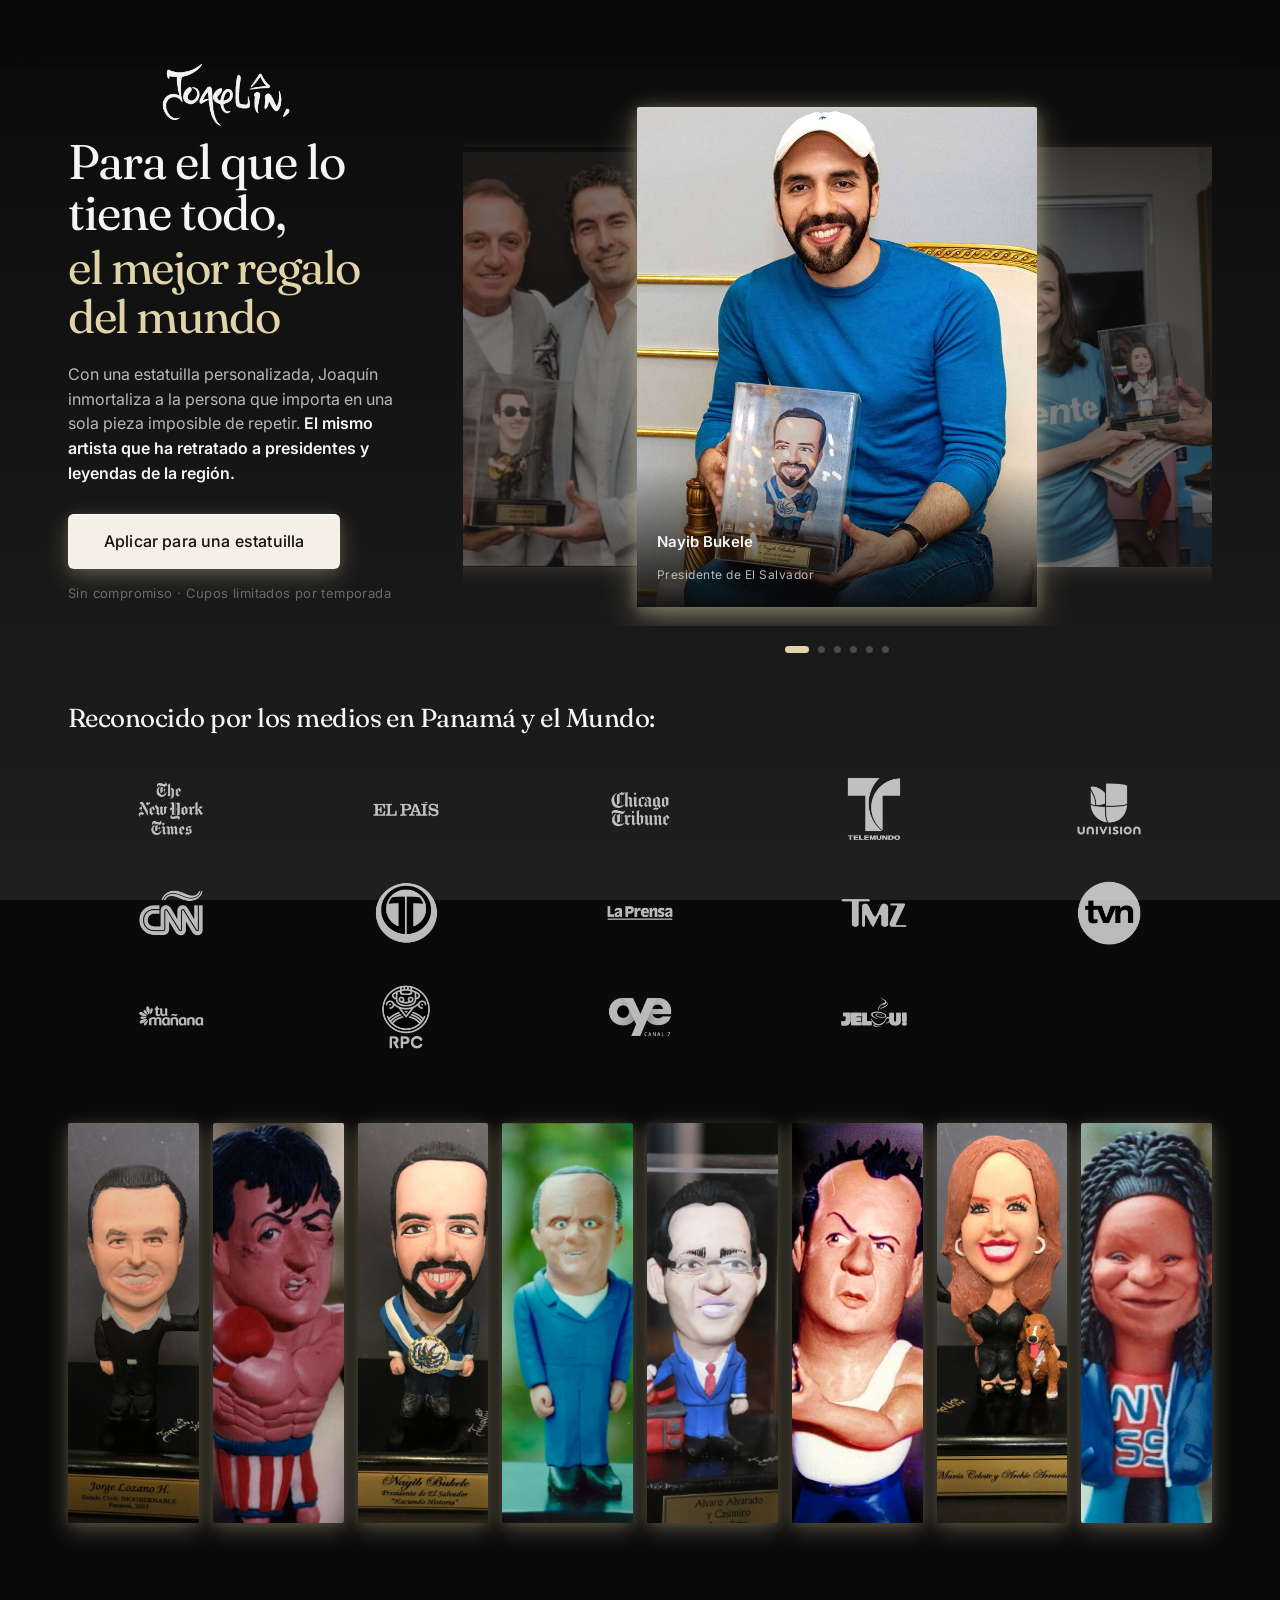
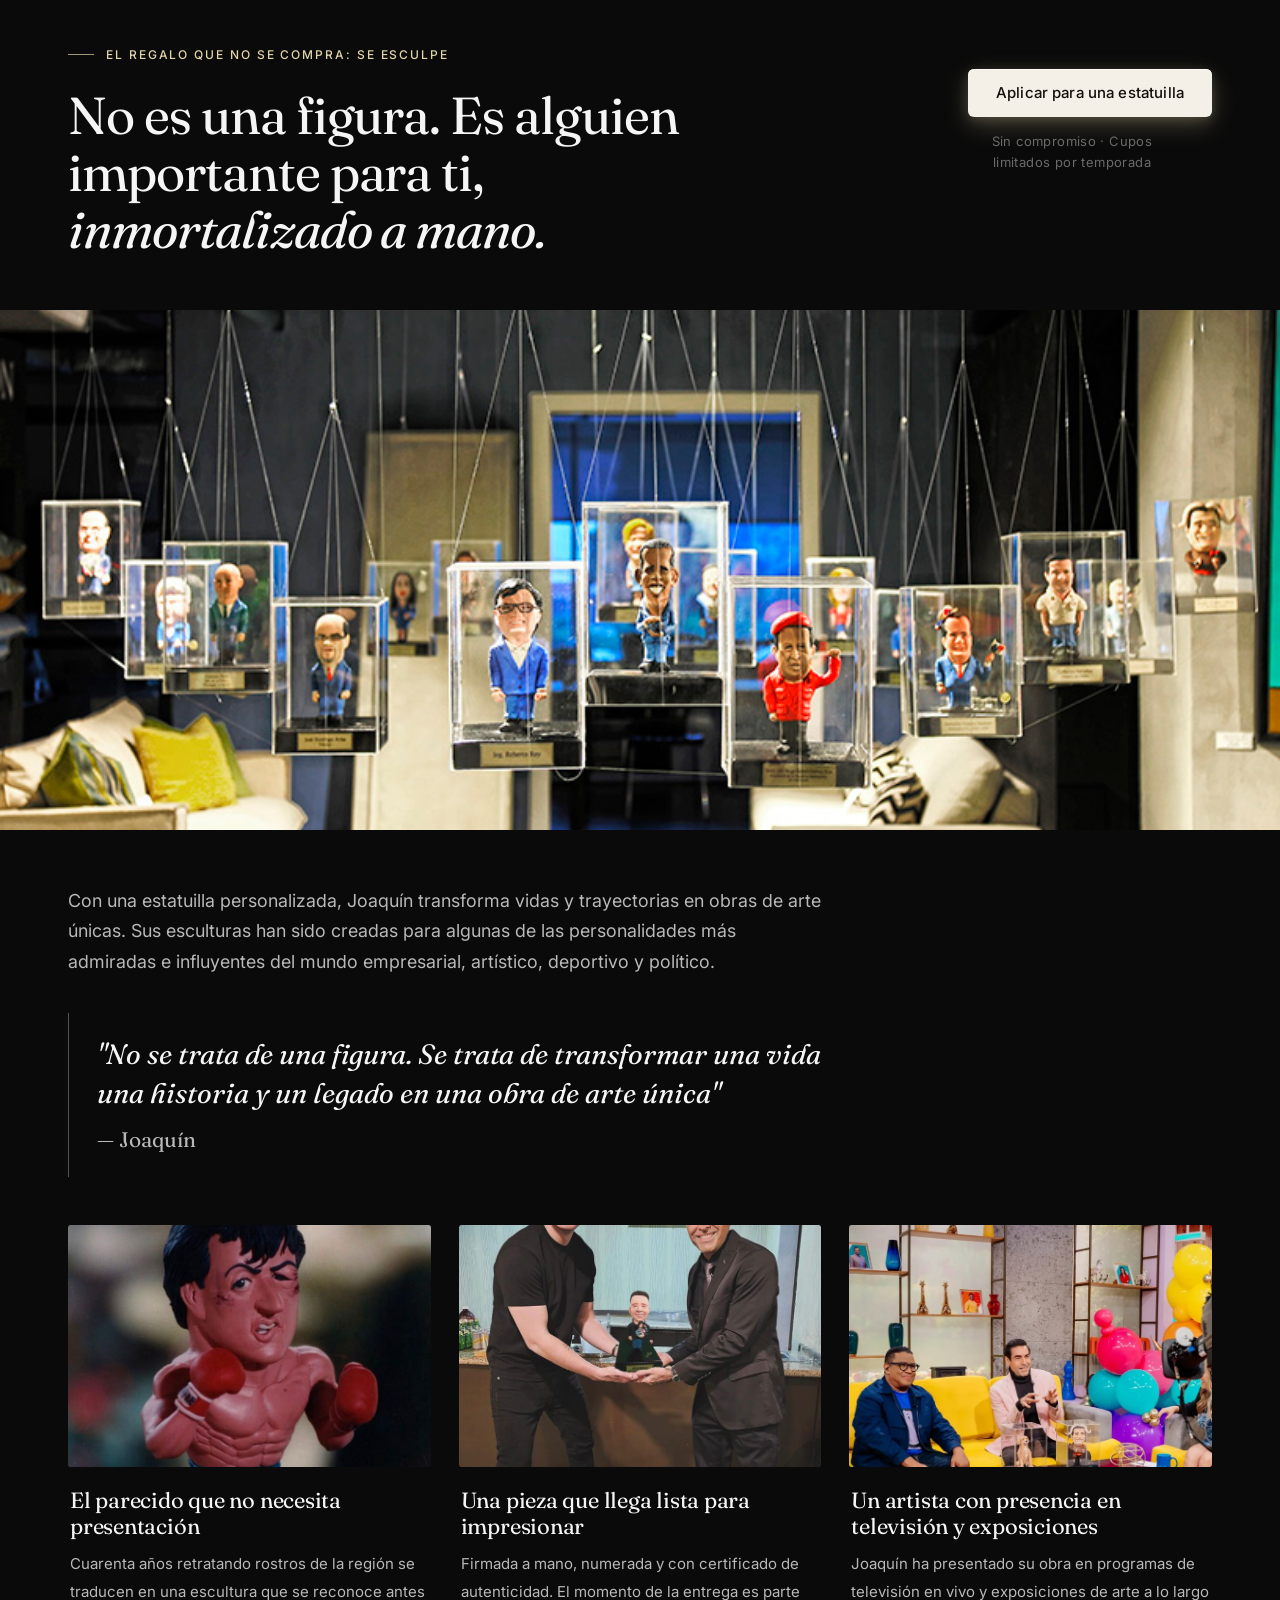
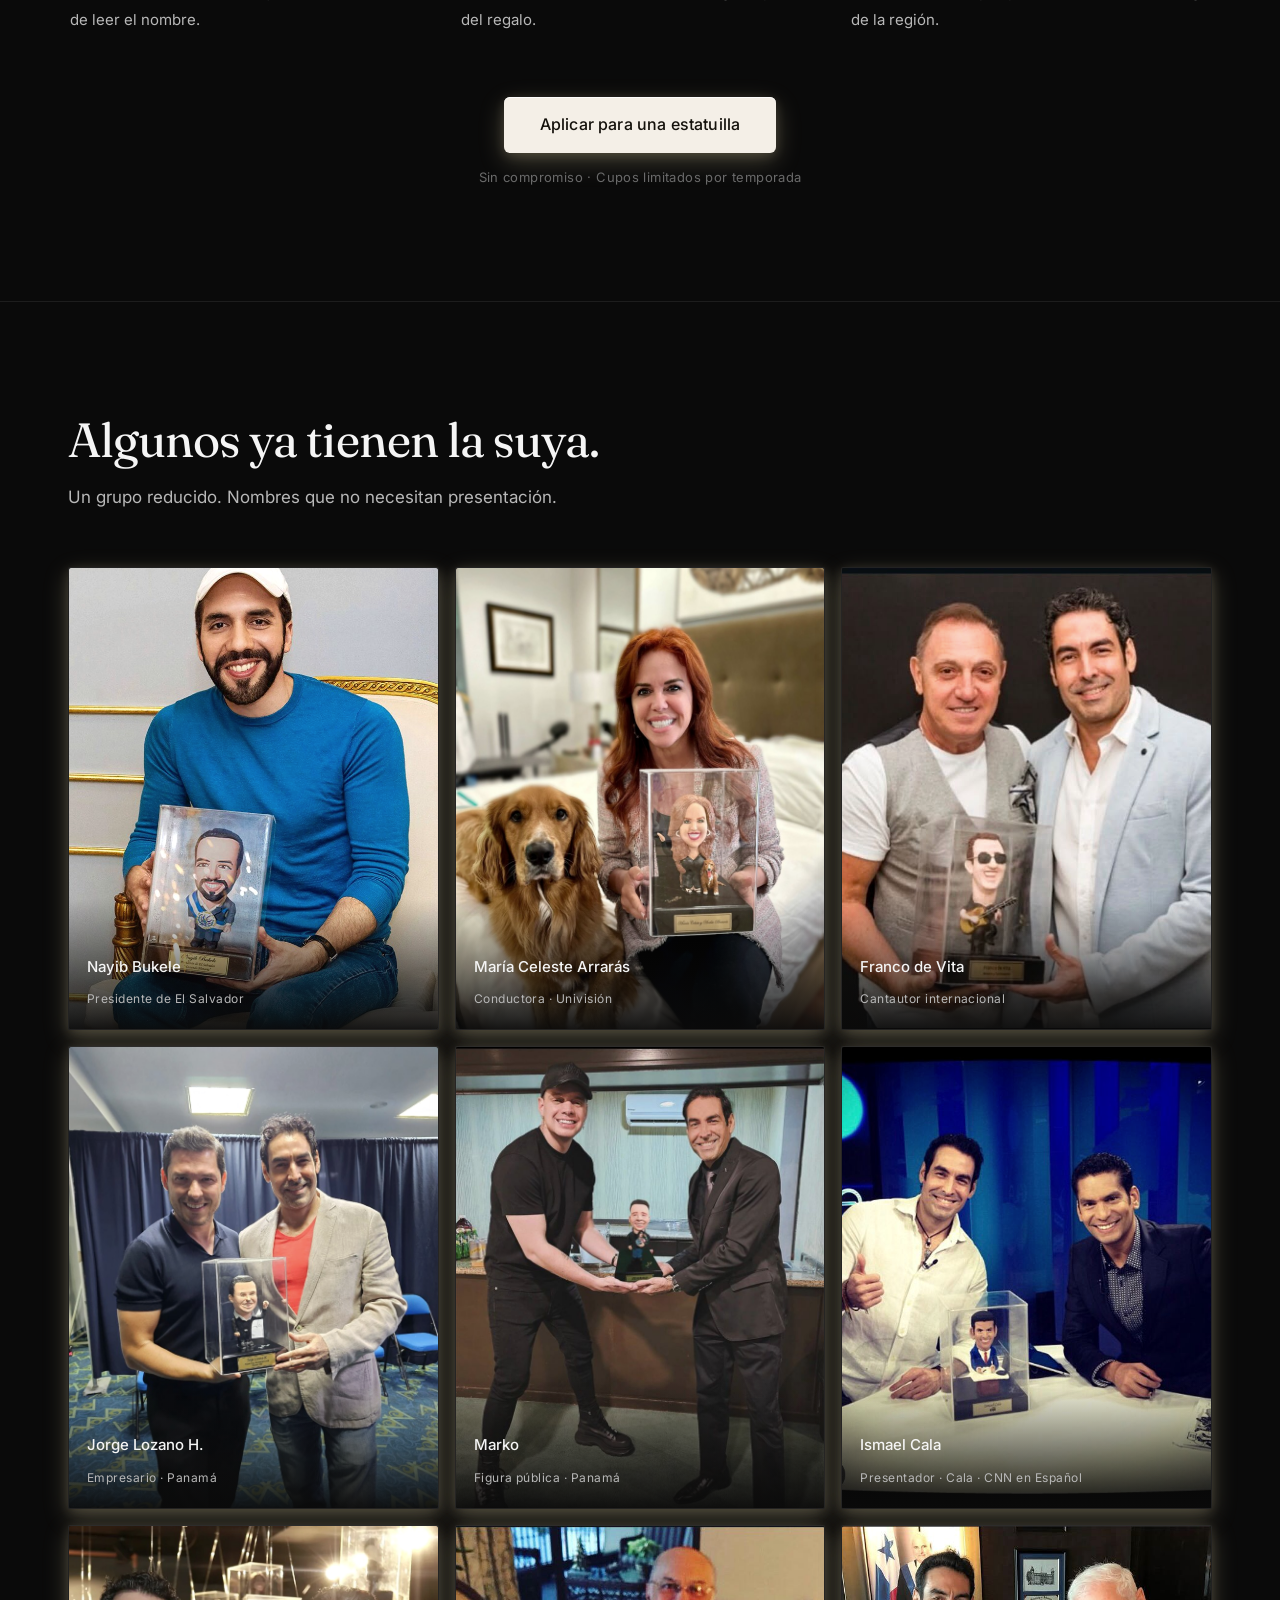
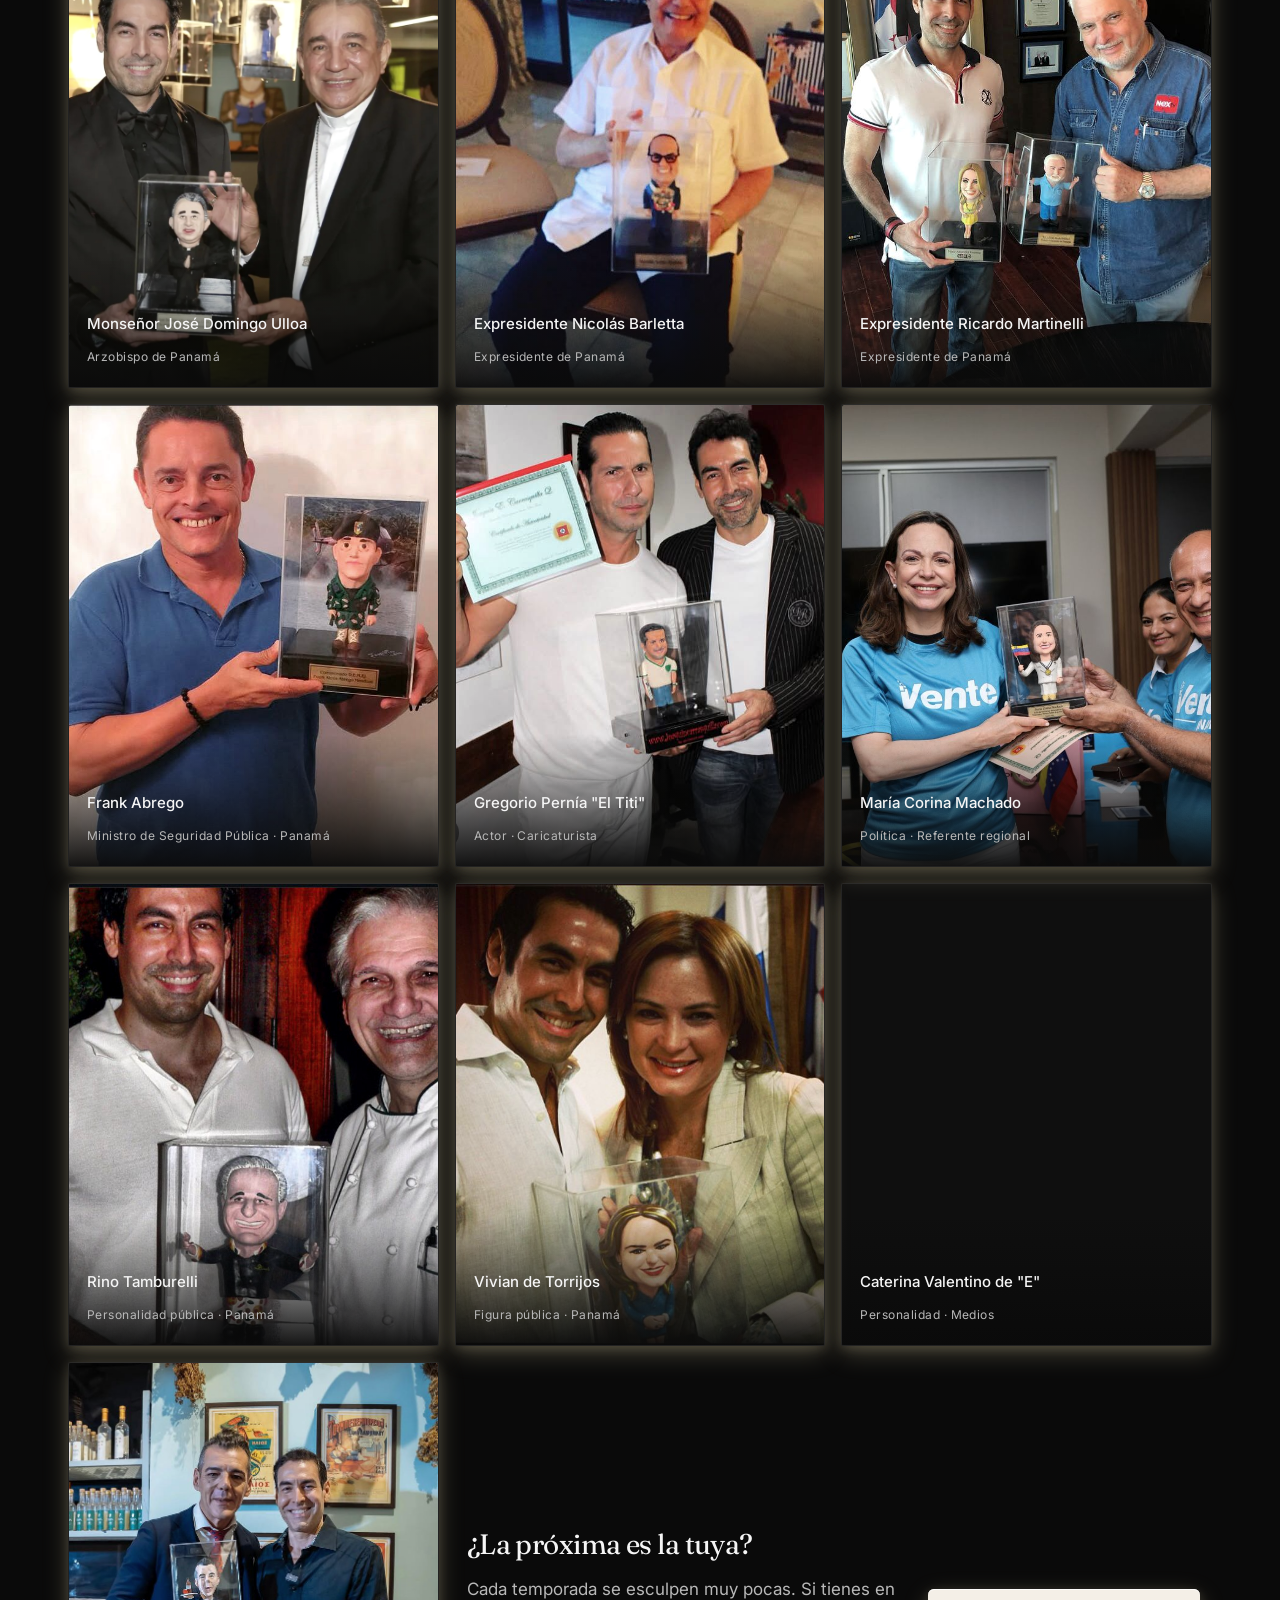
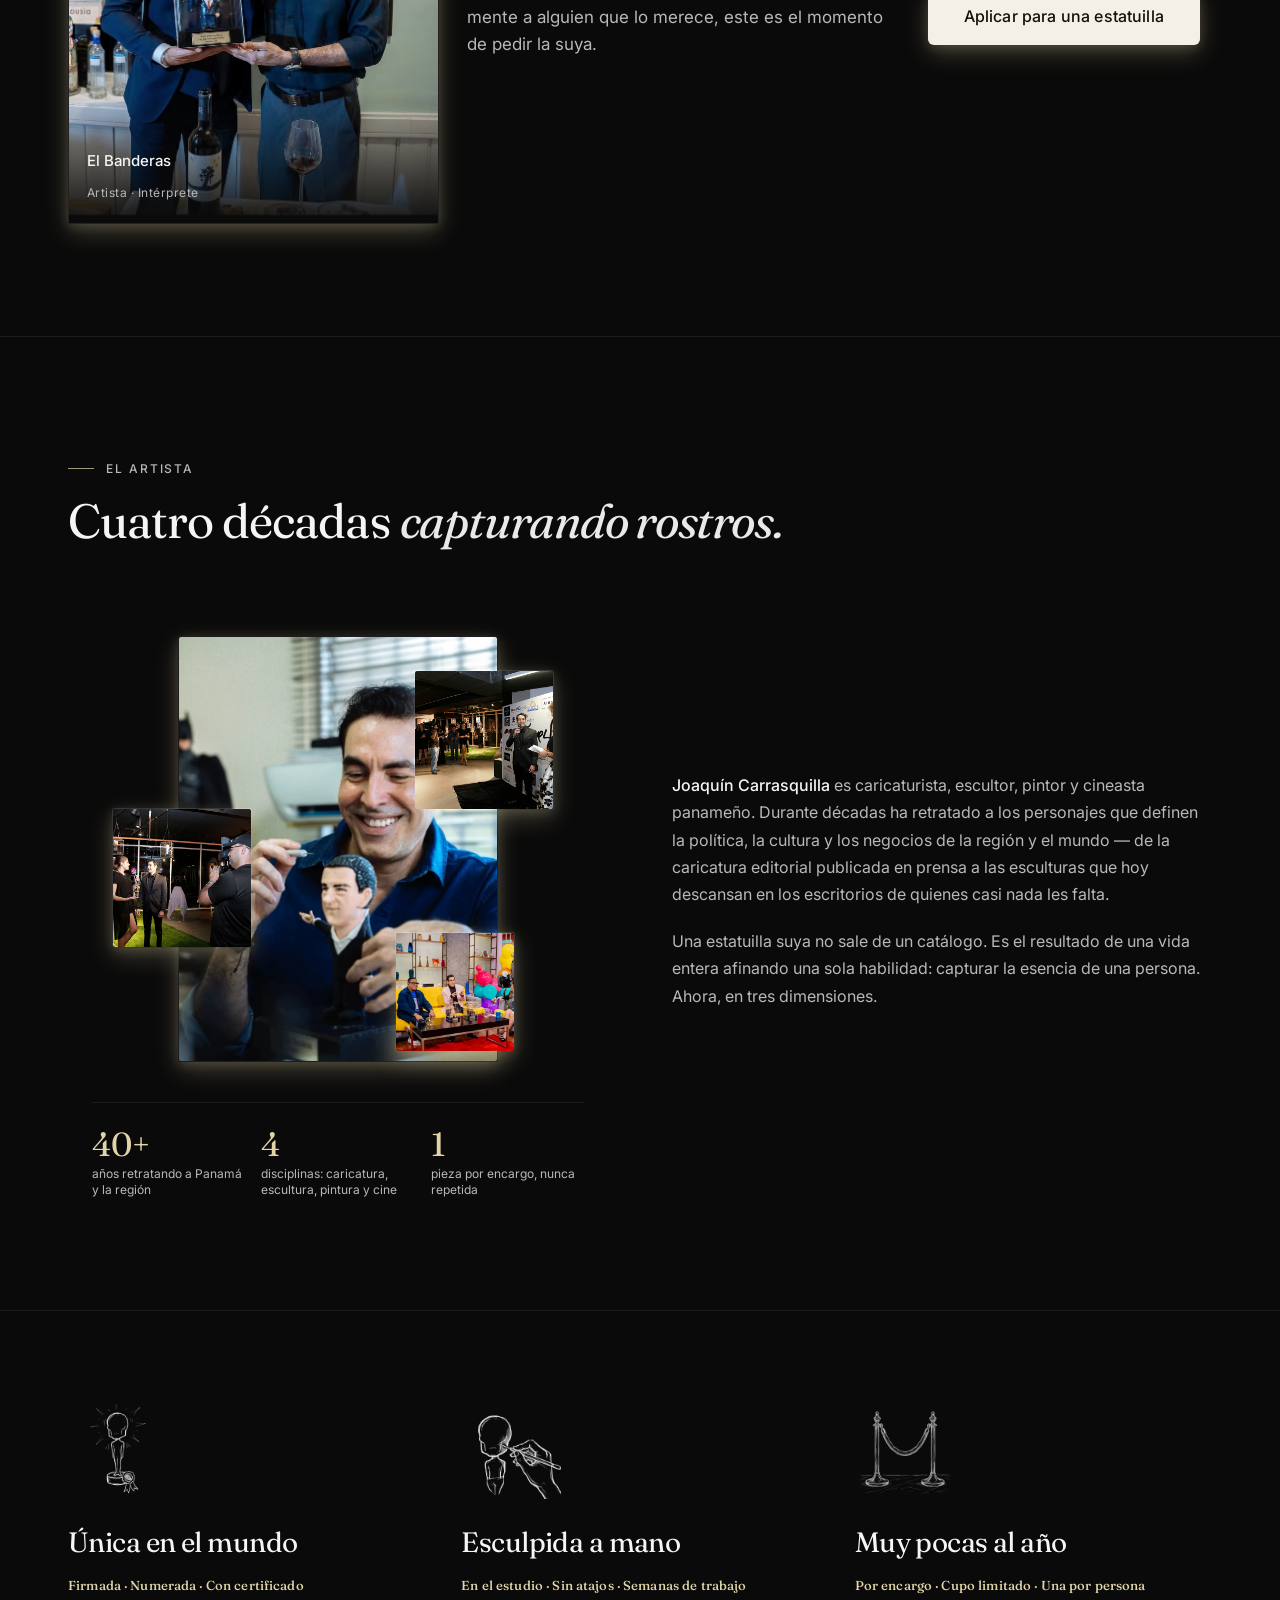
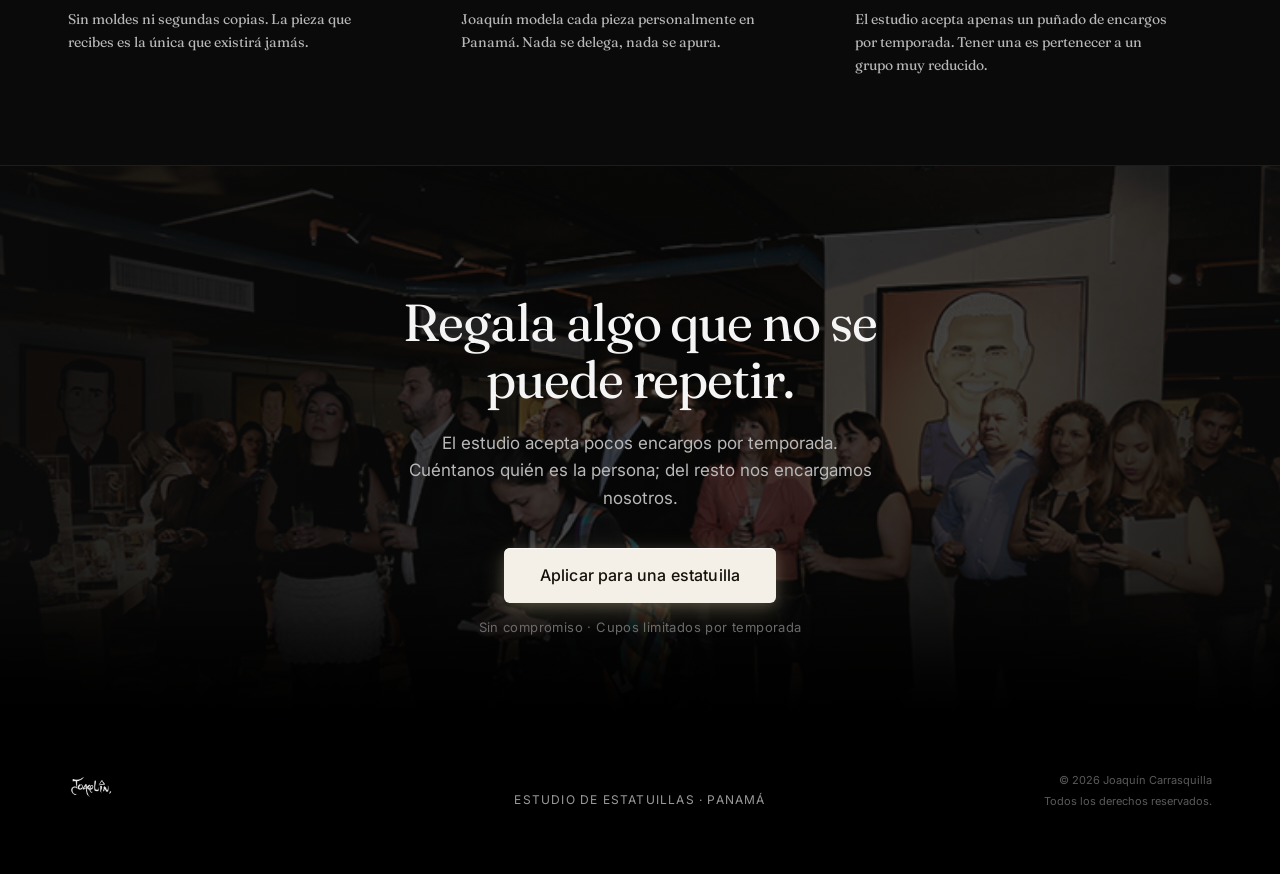
==== commit 2323fef9: "Enlarge logo, remove header button, add performance optimizations Logo / header: - Remove the CTA bu" ====
--- a/form.html
+++ b/form.html
@@ -10,6 +10,9 @@
   <link rel="preconnect" href="https://fonts.gstatic.com" crossorigin>
   <link href="https://fonts.googleapis.com/css2?family=Inter:wght@300;400;500;600&family=Fraunces:ital,opsz,wght@0,9..144,400;0,9..144,500;1,9..144,400;1,9..144,500&display=swap" rel="stylesheet">
 
+  <!-- Preload the hero LCP image so it paints fast -->
+  <link rel="preload" as="image" href="assets/cliente-con-estatuilla/IMG_2627-e7383acf-987b-4b31-b4e6-dbb208cc5019.png" fetchpriority="high" />
+
   <link rel="stylesheet" href="styles.css" />
 </head>
 <body>
@@ -18,10 +21,7 @@
   <header class="site-header">
     <div class="header-inner">
       <a class="logo" href="#top" aria-label="Joaquín Carrasquilla — inicio">
-        <img src="assets/logo.png" alt="Joaquín Carrasquilla" width="320" height="88" decoding="async" />
-      </a>
-      <a class="btn btn-hero" href="solicitar.html">
-        <span class="btn-label">Aplicar para una estatuilla</span>
+        <img src="assets/logo.png" alt="Joaquín Carrasquilla" width="320" height="88" fetchpriority="high" decoding="async" />
       </a>
     </div>
   </header>
@@ -48,42 +48,42 @@
       <div class="hero-carousel" aria-label="Galería de estatuillas">
         <div class="hero-slideshow">
           <figure class="hero-slide">
-            <img src="assets/cliente-con-estatuilla/IMG_2627-e7383acf-987b-4b31-b4e6-dbb208cc5019.png" alt="Nayib Bukele con su estatuilla" decoding="async" />
+            <img src="assets/cliente-con-estatuilla/IMG_2627-e7383acf-987b-4b31-b4e6-dbb208cc5019.png" alt="Nayib Bukele con su estatuilla" fetchpriority="high" decoding="async" />
             <figcaption>
               <strong>Nayib Bukele</strong>
               <span>Presidente de El Salvador</span>
             </figcaption>
           </figure>
           <figure class="hero-slide">
-            <img src="assets/cliente-con-estatuilla/Maria Corina Machado.jpeg" alt="María Corina Machado con su estatuilla" decoding="async" />
+            <img src="assets/cliente-con-estatuilla/Maria Corina Machado.jpeg" alt="María Corina Machado con su estatuilla" fetchpriority="low" decoding="async" />
             <figcaption>
               <strong>María Corina Machado</strong>
               <span>Política · Referente regional</span>
             </figcaption>
           </figure>
           <figure class="hero-slide">
-            <img src="assets/cliente-con-estatuilla/Mis_esculturas__reunidas_en_un_mismo_espacio._Cada_pieza_con_su_historia__cada_detalle_con_su_r-2-c04f47b6-1784-4fe5-88b1-f902768b5a1e.png" alt="Monseñor Ulloa con su estatuilla en exposición" decoding="async" />
+            <img src="assets/cliente-con-estatuilla/Mis_esculturas__reunidas_en_un_mismo_espacio._Cada_pieza_con_su_historia__cada_detalle_con_su_r-2-c04f47b6-1784-4fe5-88b1-f902768b5a1e.png" alt="Monseñor Ulloa con su estatuilla en exposición" fetchpriority="low" decoding="async" />
             <figcaption>
               <strong>Monseñor José Domingo Ulloa</strong>
               <span>Arzobispo de Panamá</span>
             </figcaption>
           </figure>
           <figure class="hero-slide">
-            <img src="assets/cliente-con-estatuilla/IMG_2630-4d0dea5f-8acf-4399-ab27-2319d4a610f1.png" alt="Ismael Cala con su estatuilla en Cala CNN" decoding="async" />
+            <img src="assets/cliente-con-estatuilla/IMG_2630-4d0dea5f-8acf-4399-ab27-2319d4a610f1.png" alt="Ismael Cala con su estatuilla en Cala CNN" fetchpriority="low" decoding="async" />
             <figcaption>
               <strong>Ismael Cala</strong>
               <span>Presentador · Cala · CNN en Español</span>
             </figcaption>
           </figure>
           <figure class="hero-slide">
-            <img src="assets/cliente-con-estatuilla/IMG_2628-bec510d0-ad0a-4d97-8ea1-d12f23ac2057.png" alt="María Celeste con su estatuilla" decoding="async" />
+            <img src="assets/cliente-con-estatuilla/IMG_2628-bec510d0-ad0a-4d97-8ea1-d12f23ac2057.png" alt="María Celeste con su estatuilla" fetchpriority="low" decoding="async" />
             <figcaption>
               <strong>María Celeste Arrarás</strong>
               <span>Conductora · Univisión</span>
             </figcaption>
           </figure>
           <figure class="hero-slide">
-            <img src="assets/cliente-con-estatuilla/Franco-deVita.jpeg" alt="Franco de Vita con su estatuilla" decoding="async" />
+            <img src="assets/cliente-con-estatuilla/Franco-deVita.jpeg" alt="Franco de Vita con su estatuilla" fetchpriority="low" decoding="async" />
             <figcaption>
               <strong>Franco de Vita</strong>
               <span>Cantautor internacional</span>
@@ -437,7 +437,7 @@
 
         <article class="trust-badge">
           <div class="trust-badge__icon" aria-hidden="true">
-            <img src="assets/trust-icons/unique.png" alt="" width="100" height="100" decoding="async" />
+            <img src="assets/trust-icons/unique.png" alt="" width="100" height="100" loading="lazy" decoding="async" />
           </div>
           <h3 class="trust-badge__title">Única en el mundo</h3>
           <p class="trust-badge__tags">Firmada · Numerada · Con certificado</p>
@@ -446,7 +446,7 @@
 
         <article class="trust-badge">
           <div class="trust-badge__icon" aria-hidden="true">
-            <img src="assets/trust-icons/hand-made.png" alt="" width="100" height="100" decoding="async" />
+            <img src="assets/trust-icons/hand-made.png" alt="" width="100" height="100" loading="lazy" decoding="async" />
           </div>
           <h3 class="trust-badge__title">Esculpida a mano</h3>
           <p class="trust-badge__tags">En el estudio · Sin atajos · Semanas de trabajo</p>
@@ -455,7 +455,7 @@
 
         <article class="trust-badge">
           <div class="trust-badge__icon" aria-hidden="true">
-            <img src="assets/trust-icons/exclusive.png" alt="" width="100" height="100" decoding="async" />
+            <img src="assets/trust-icons/exclusive.png" alt="" width="100" height="100" loading="lazy" decoding="async" />
           </div>
           <h3 class="trust-badge__title">Muy pocas al año</h3>
           <p class="trust-badge__tags">Por encargo · Cupo limitado · Una por persona</p>
@@ -473,6 +473,7 @@
         src="assets/expocision/gente_en_expo_addison-1b108e00-6ac4-42f6-a2d3-d2f6da8dff81.png"
         alt=""
         aria-hidden="true"
+        loading="lazy" decoding="async"
       />
     </div>
     <div class="cta-band__scrim"></div>
@@ -493,7 +494,7 @@
       <div class="container site-footer__inner">
         <div class="site-footer__grid">
           <div class="site-footer__logo">
-            <img src="assets/logo.png" alt="Joaquín Carrasquilla" width="180" height="50" decoding="async" />
+            <img src="assets/logo.png" alt="Joaquín Carrasquilla" width="180" height="50" loading="lazy" decoding="async" />
           </div>
           <div class="site-footer__center">
             <p>Estudio de estatuillas · Panamá</p>
--- a/styles.css
+++ b/styles.css
@@ -26,7 +26,7 @@
   --display: "Fraunces", Georgia, serif;
   --serif: "Fraunces", Georgia, serif;
   --sans: "Inter", -apple-system, BlinkMacSystemFont, "Helvetica Neue", Arial, sans-serif;
-  --header-h: 80px;
+  --header-h: 68px;
 }
 
 *, *::before, *::after { box-sizing: border-box; }
@@ -256,8 +256,7 @@
 .site-header .btn-hero {
   flex-direction: row;
   flex-shrink: 0;
-  padding: 12px 24px;
-  margin-top: 150px;
+  padding: 11px 22px;
 }
 
 .site-header .btn-hero .btn-label {
@@ -266,33 +265,32 @@
 
 .logo {
   display: flex;
-  align-items: flex-end;
-  align-self: stretch;
+  align-items: center;
   overflow: visible;
 }
 
 .logo img {
-  height: 88px;
+  height: 150px;
   width: auto;
   display: block;
   opacity: 0.95;
   border-radius: 0;
   box-shadow: none;
-  margin-bottom: -10px;
-  transform: translateY(50px) translateX(100px) scale(1.5);
+  transform: translateX(100px) translateY(60px);
+  transform-origin: left center;
 }
 
 /* ---------- Hero ---------- */
 .hero {
   position: relative;
-  padding: 48px 0 56px;
+  padding: 20px 0 44px;
   overflow: hidden;
 }
 
 .hero-inner {
   display: grid;
   grid-template-columns: repeat(3, minmax(0, 1fr));
-  gap: 40px 48px;
+  gap: 28px 40px;
   align-items: center;
 }
 
@@ -317,7 +315,7 @@
 /* Coverflow stage — 3 cards visible (prev · active · next) */
 .hero-slideshow {
   position: relative;
-  height: clamp(440px, 52vw, 660px);
+  height: clamp(360px, 42vw, 540px);
   overflow: hidden;
   isolation: isolate;
   touch-action: pan-y;
@@ -527,11 +525,11 @@
 
 .hero-title {
   font-family: var(--serif);
-  font-size: clamp(40px, 5vw, 72px);
-  font-weight: 400;
-  line-height: 1.04;
+  font-size: clamp(32px, 3.8vw, 54px);
+  font-weight: 400;
+  line-height: 1.06;
   letter-spacing: -0.02em;
-  margin: 20px 0 26px;
+  margin: 0 0 20px;
   max-width: 14ch;
   color: var(--ink);
 }
@@ -557,11 +555,11 @@
 }
 
 .hero-sub {
-  font-size: clamp(16px, 1.55vw, 19px);
-  line-height: 1.6;
+  font-size: clamp(14px, 1.25vw, 16px);
+  line-height: 1.55;
   color: var(--ink-soft);
-  max-width: 42ch;
-  margin: 0 0 40px;
+  max-width: 40ch;
+  margin: 0 0 28px;
   font-weight: 400;
 }
 
@@ -574,7 +572,6 @@
   display: flex;
   width: fit-content;
   margin-inline: 0;
-  margin-bottom: 50px;
 }
 
 /* ---------- As seen on ---------- */
@@ -1981,13 +1978,16 @@
 
 /* ---------- Responsive ---------- */
 @media (max-width: 960px) {
-  /* Reset the dramatic desktop logo/button offsets — they only suit wide screens */
+  /* Centered, no offset below desktop */
+  :root { --header-h: 104px; }
+
+  .header-inner {
+    justify-content: center;
+  }
+
   .logo img {
+    height: 96px;
     transform: none;
-  }
-
-  .site-header .btn-hero {
-    margin-top: 0;
   }
 
   .story-points {
@@ -2127,7 +2127,7 @@
 }
 
 @media (max-width: 640px) {
-  :root { --header-h: 72px; }
+  :root { --header-h: 88px; }
 
   .container {
     padding-left: 20px;
@@ -2195,7 +2195,6 @@
 
   .site-header .btn-hero {
     padding: 10px 14px;
-    margin-top: 0;
   }
 
   .site-header .btn-hero .btn-label {
@@ -2203,11 +2202,11 @@
   }
 
   .hero {
-    padding-bottom: 64px;
+    padding: 12px 0 56px;
   }
 
   .hero-inner {
-    gap: 32px;
+    gap: 24px;
   }
 
   .hero-slideshow {
@@ -2257,9 +2256,7 @@
   }
 
   .logo img {
-    height: 64px;
-    margin-bottom: -6px;
-    transform: none;
+    height: 78px;
   }
 
   .btn-header {
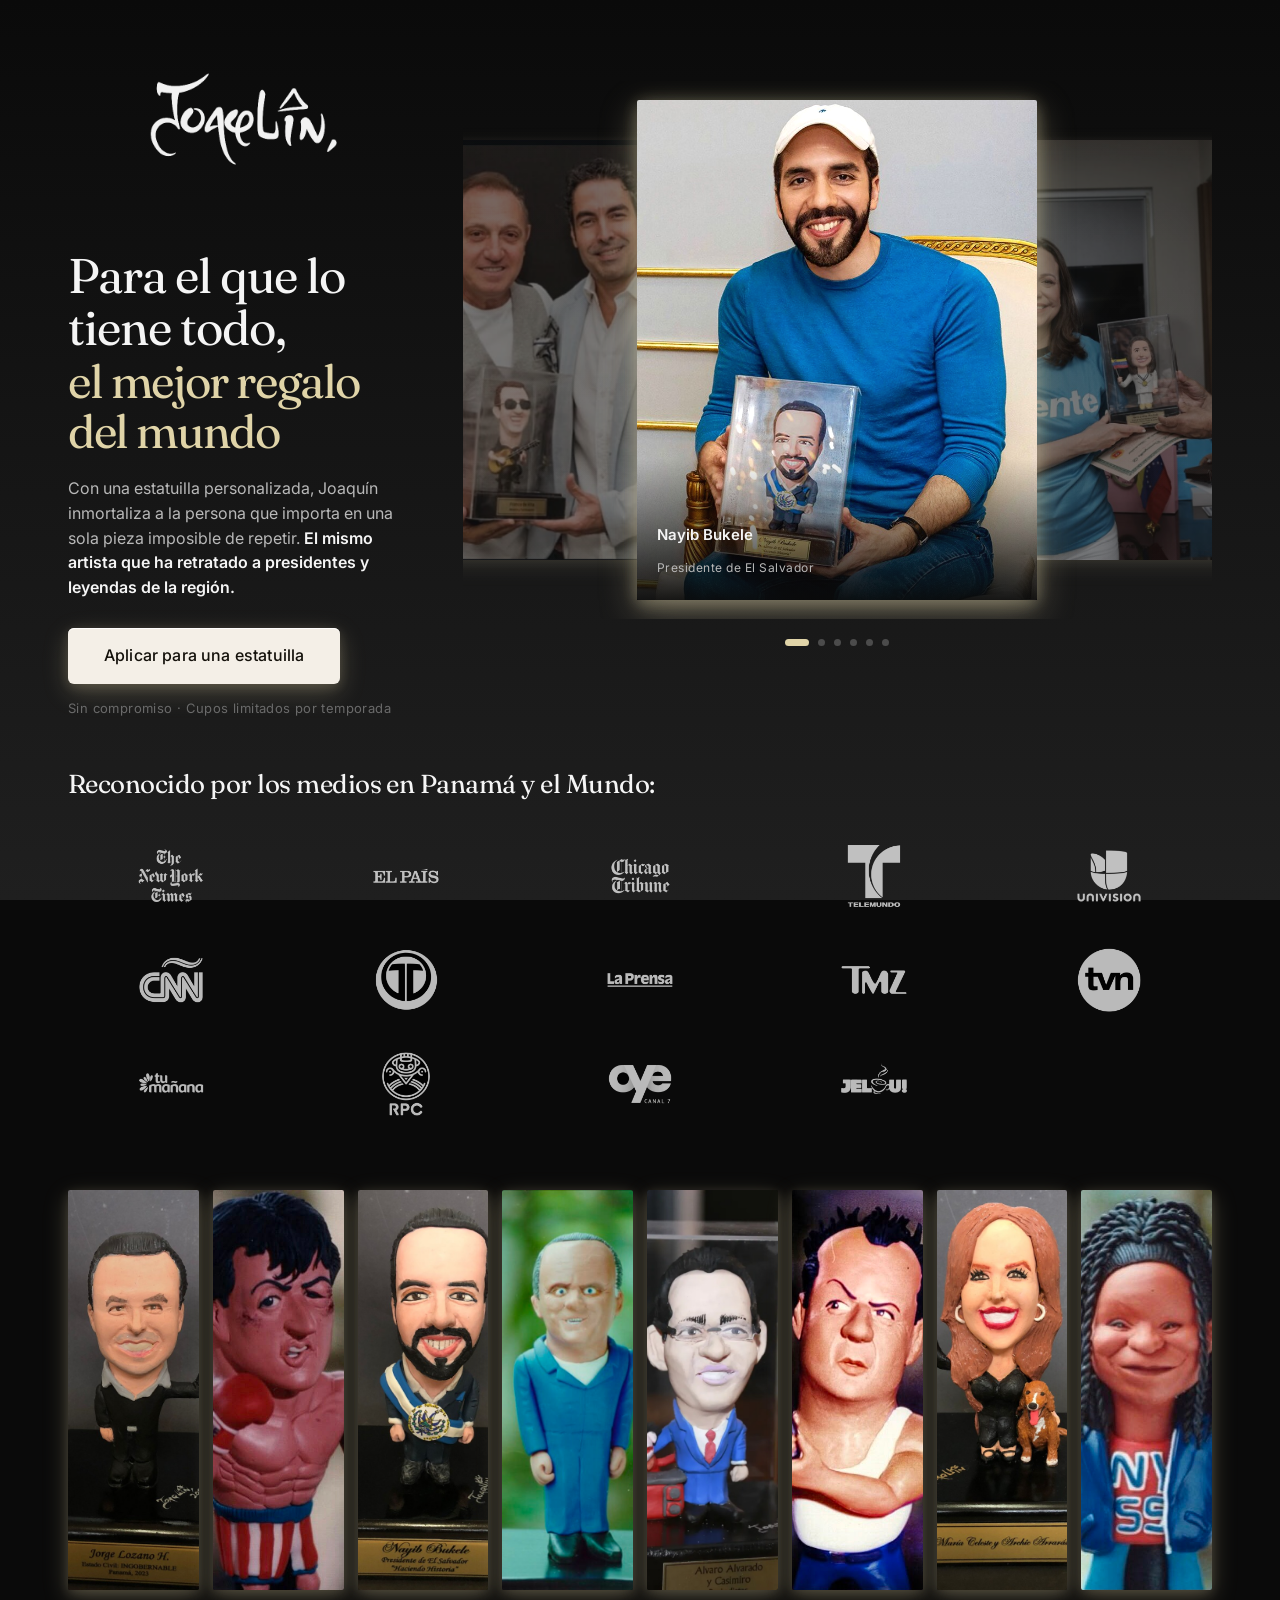
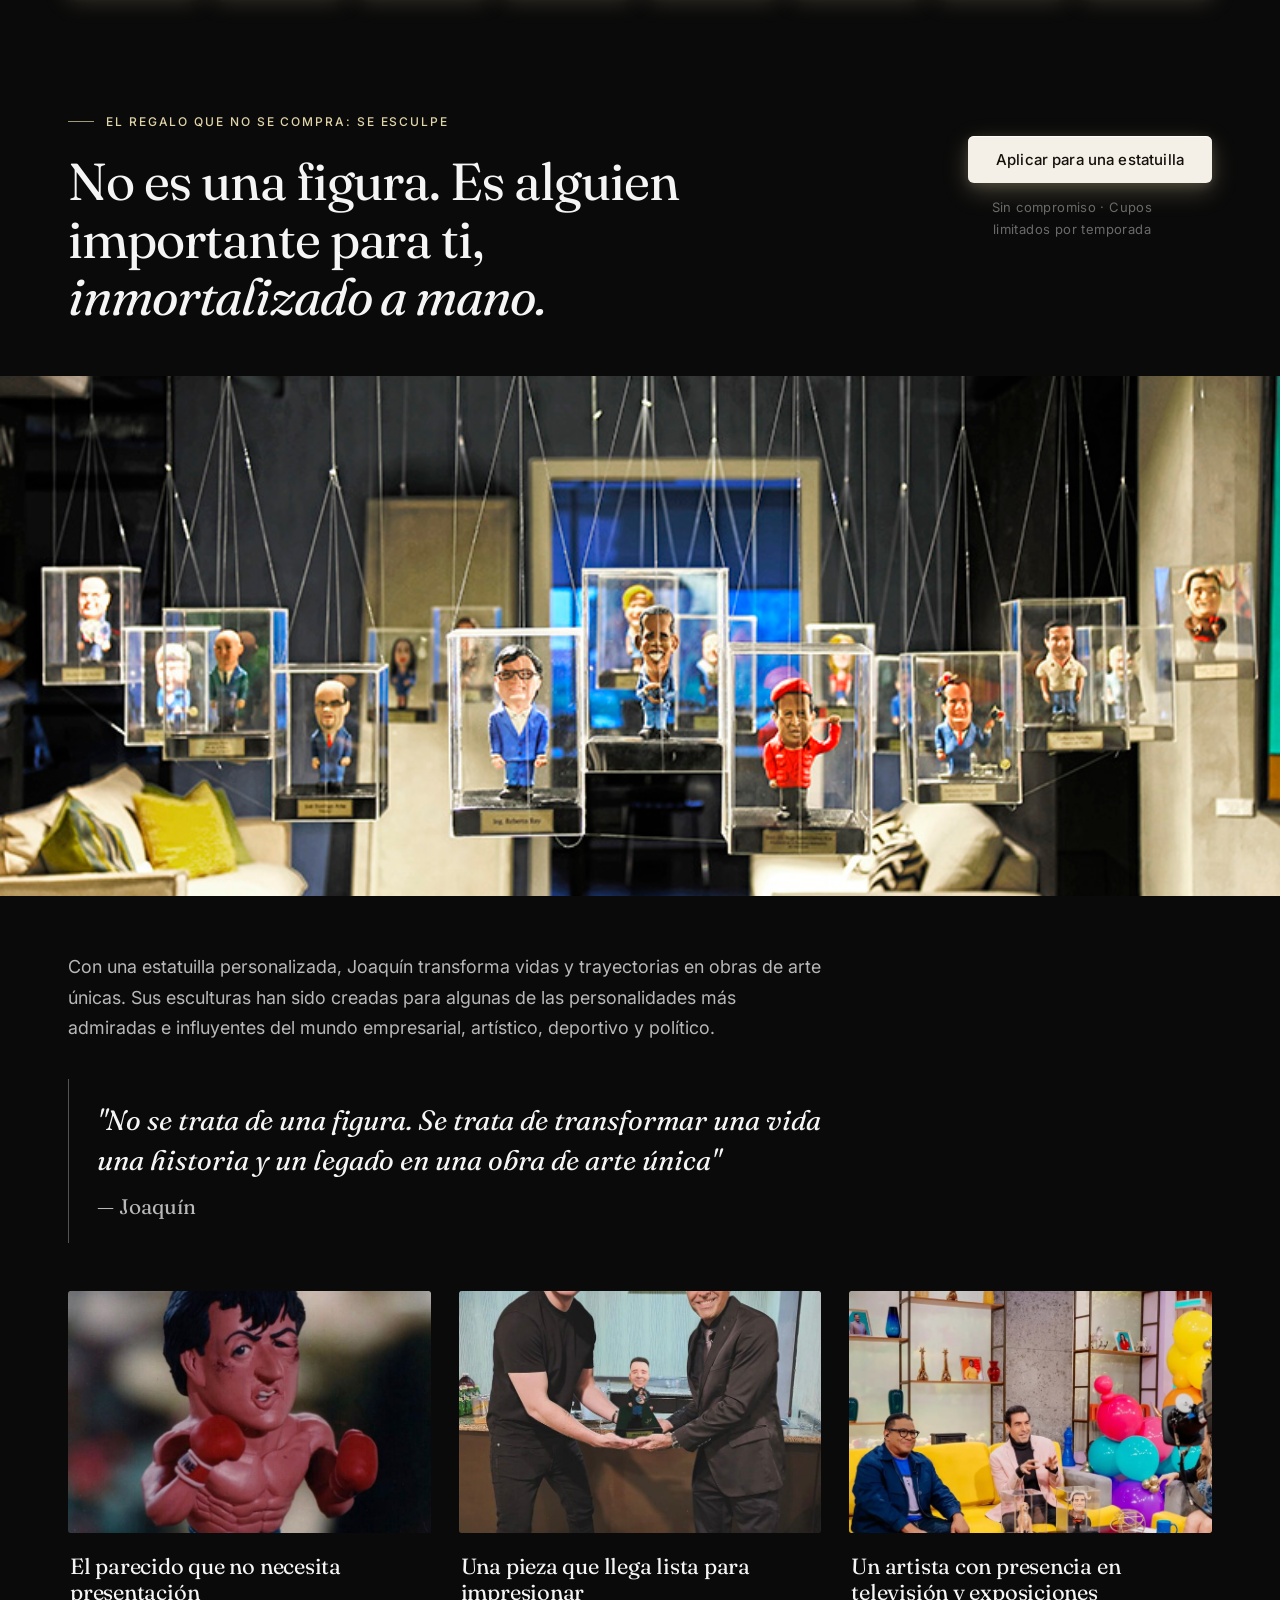
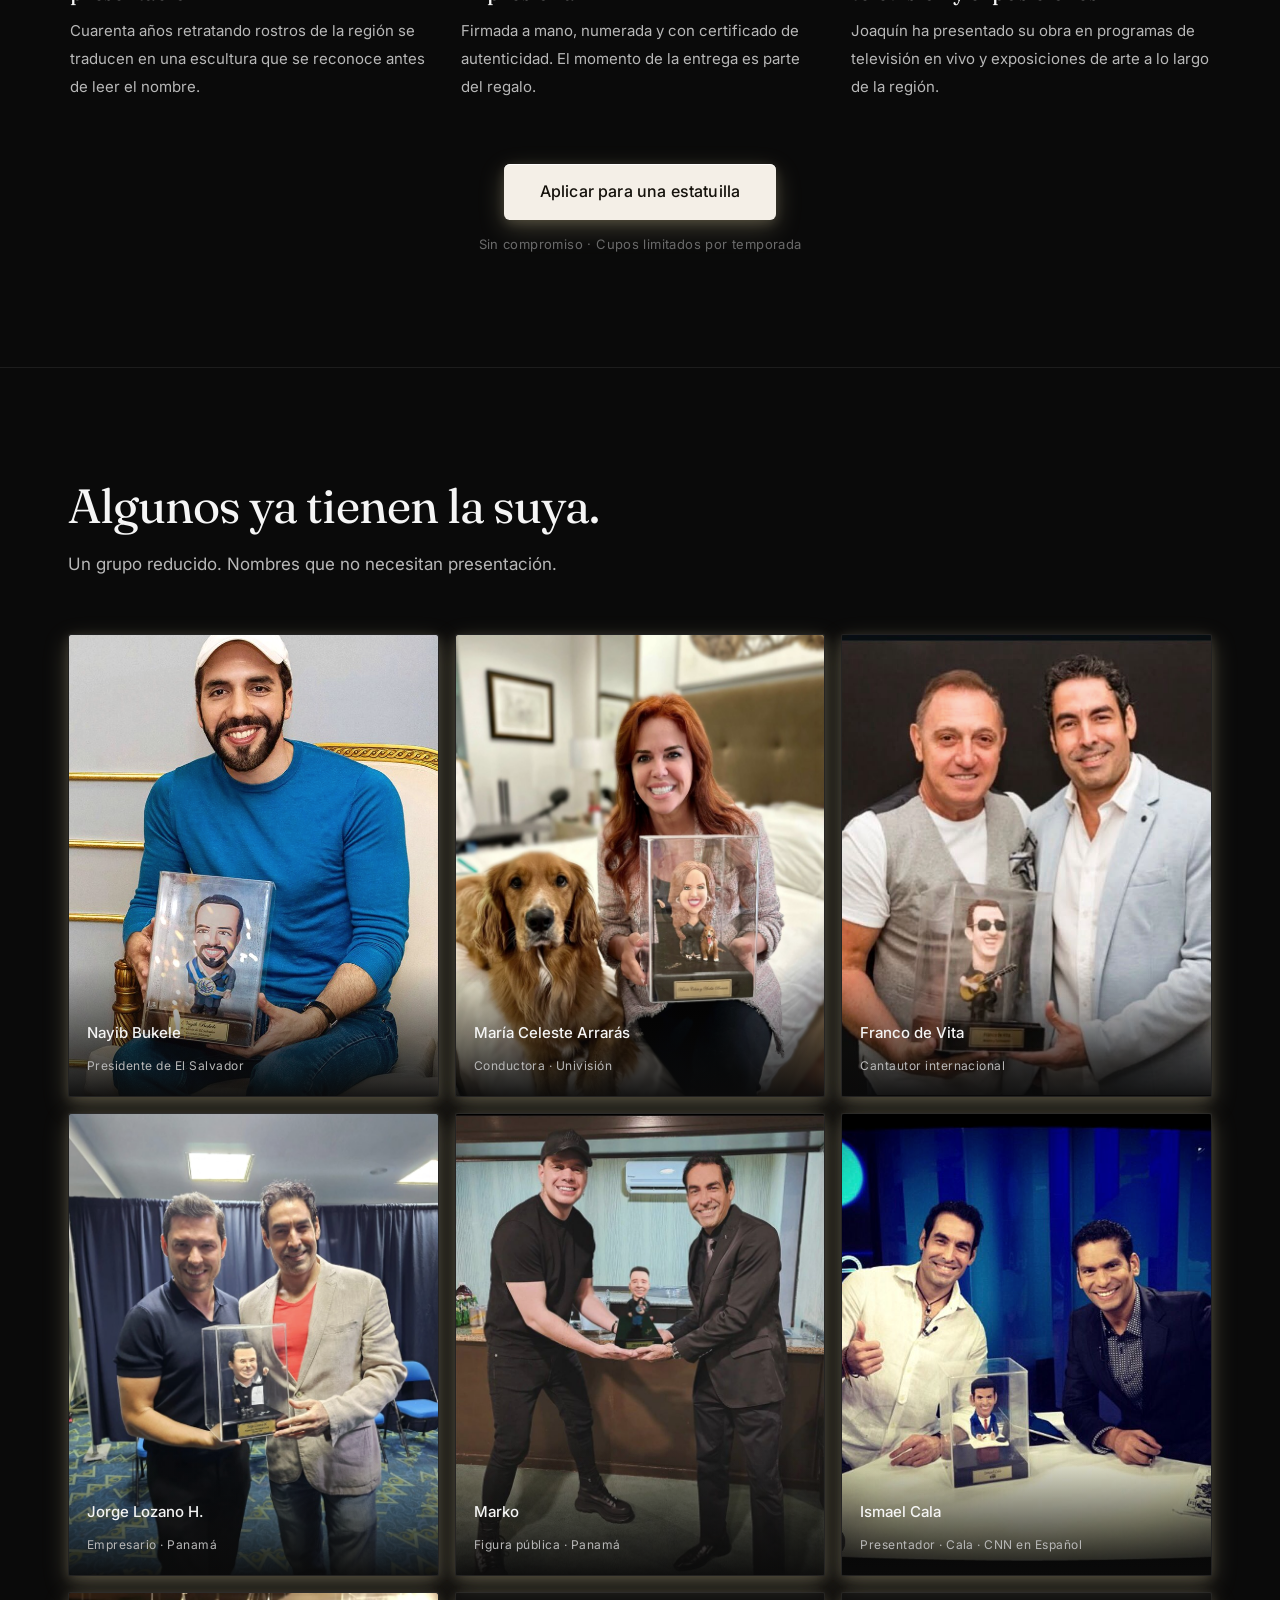
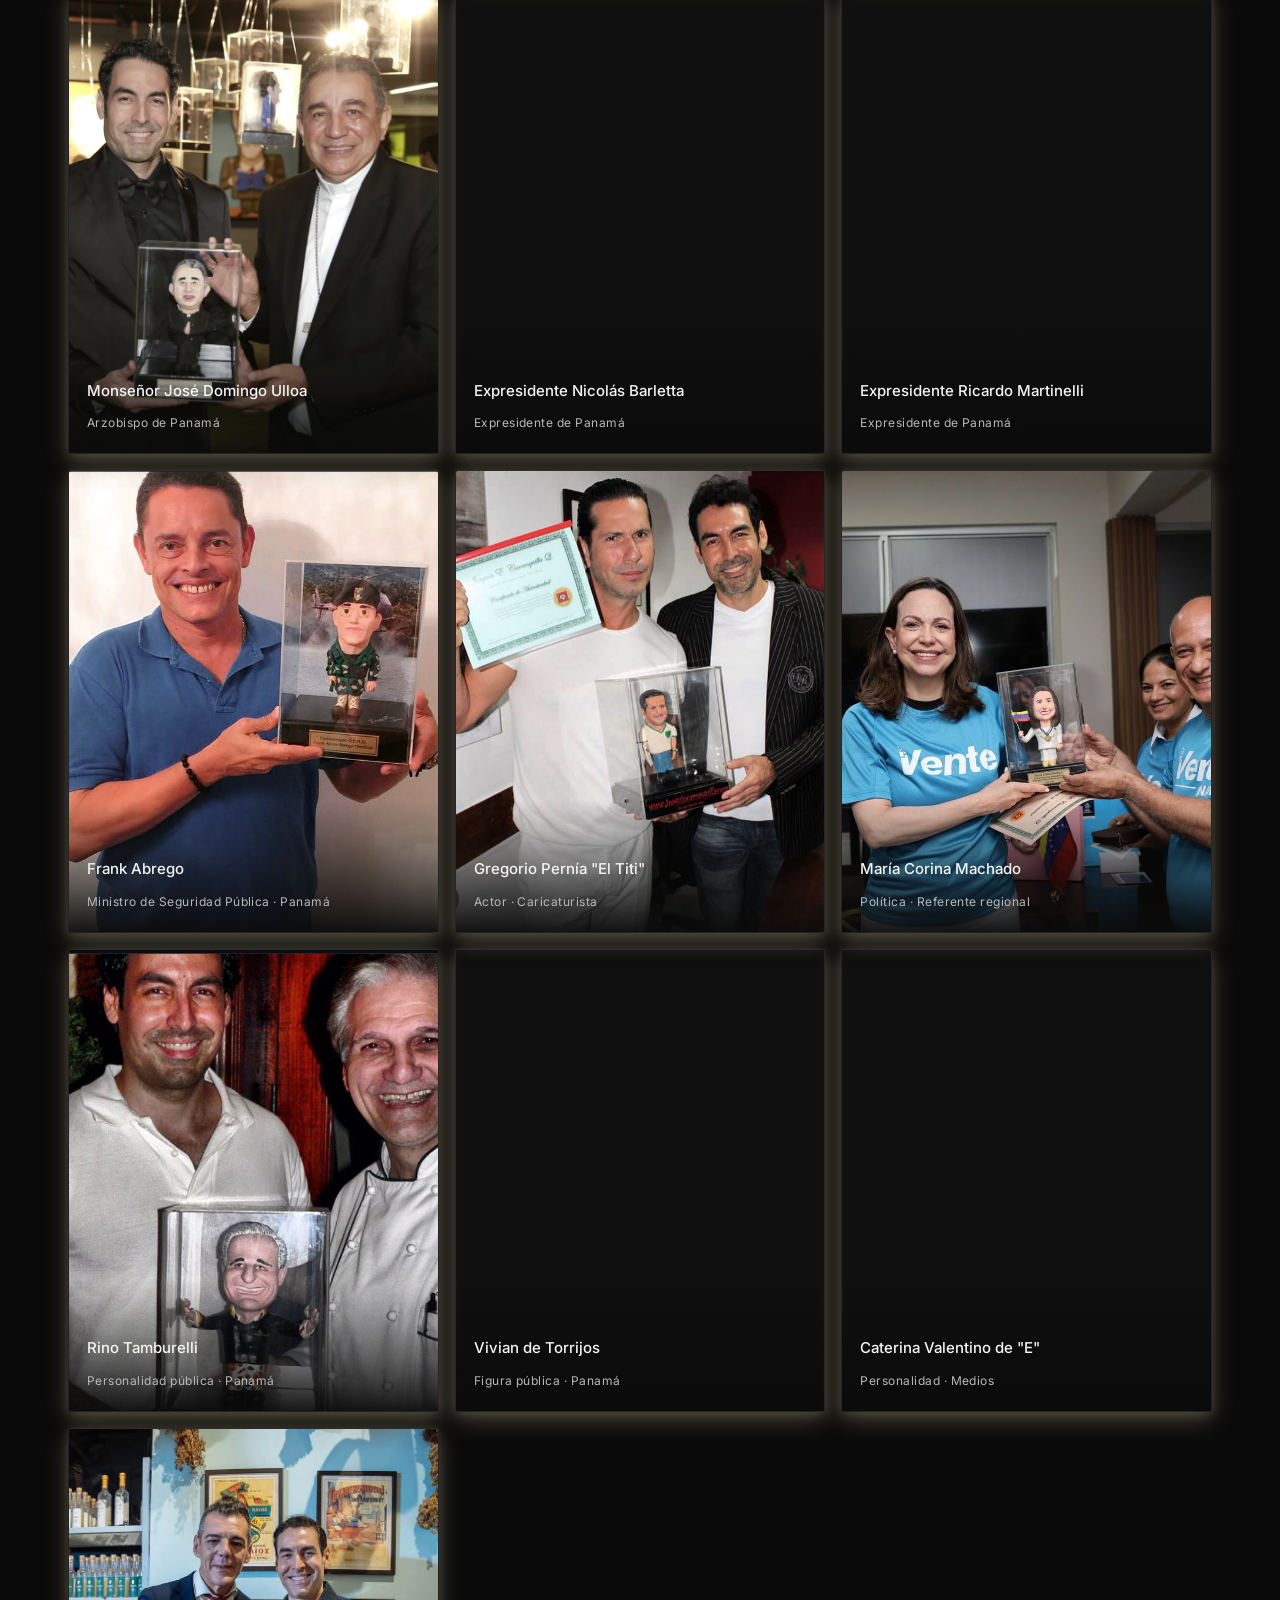
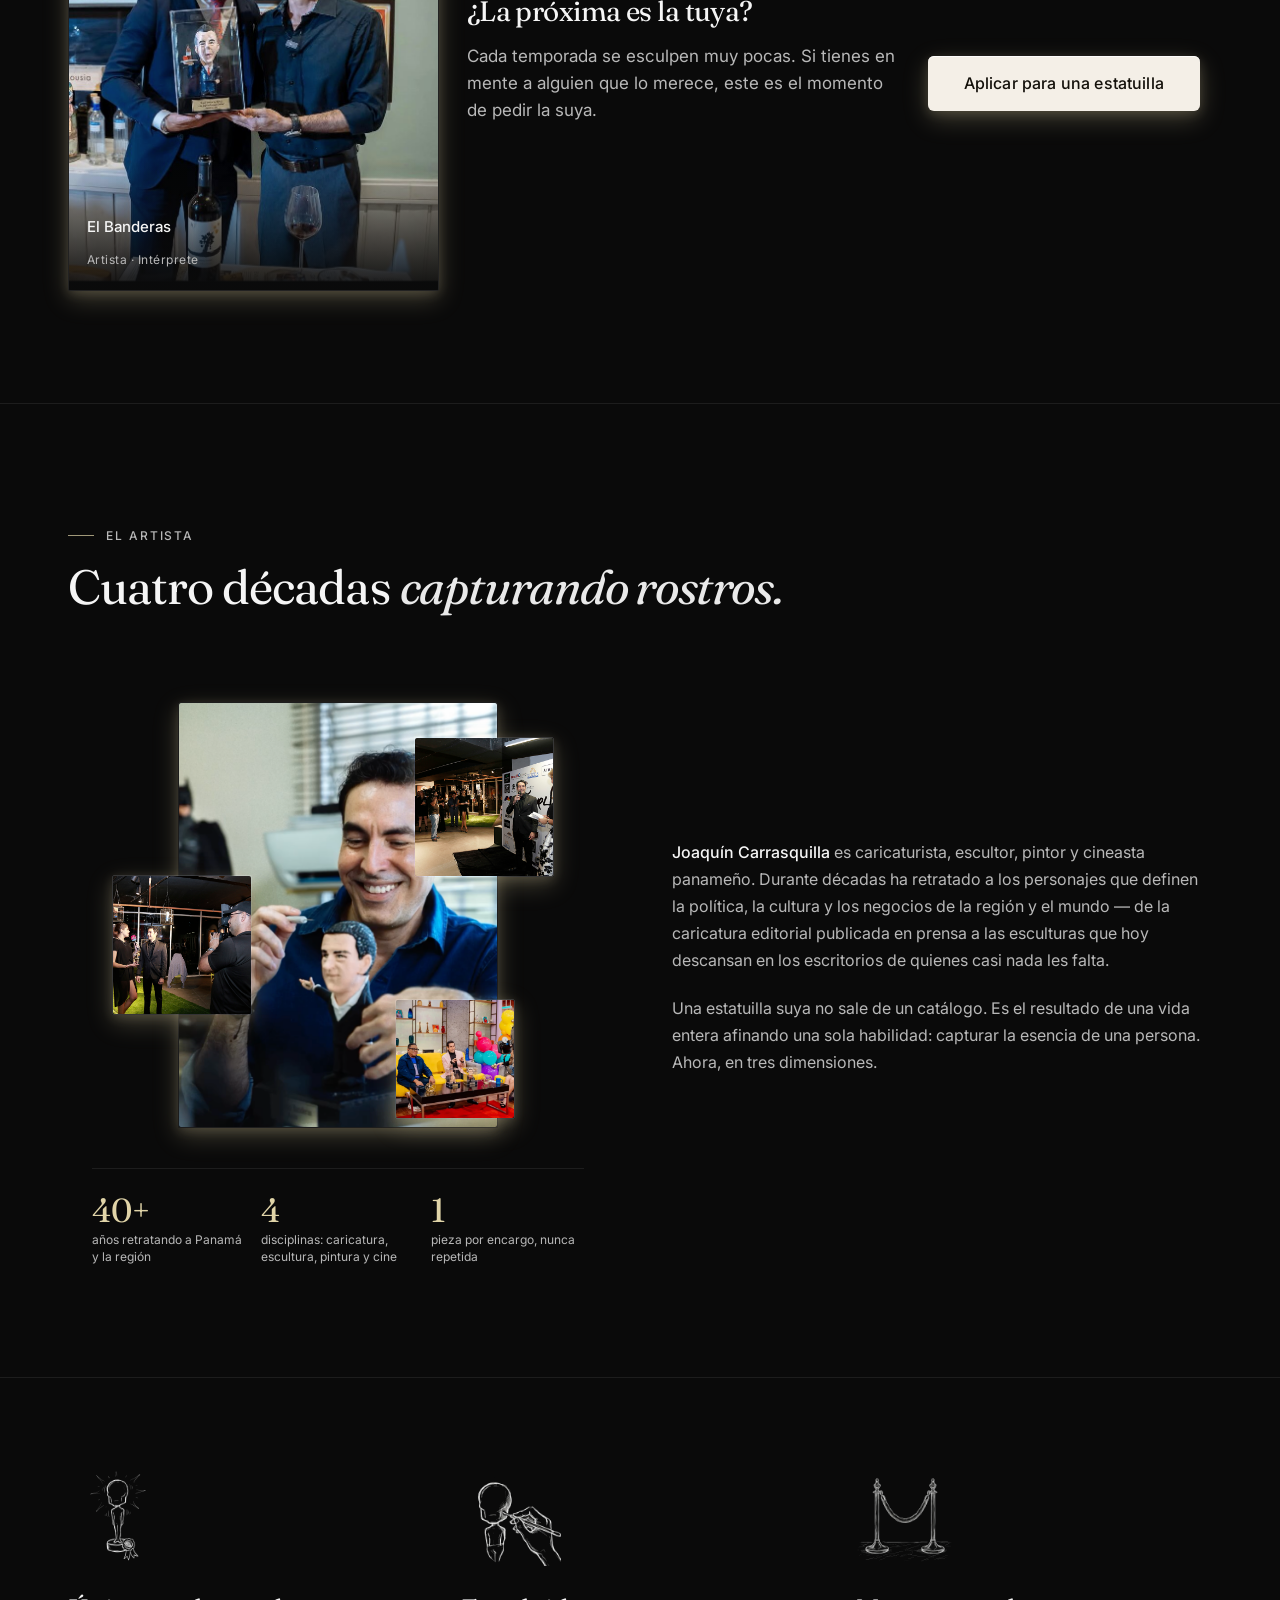
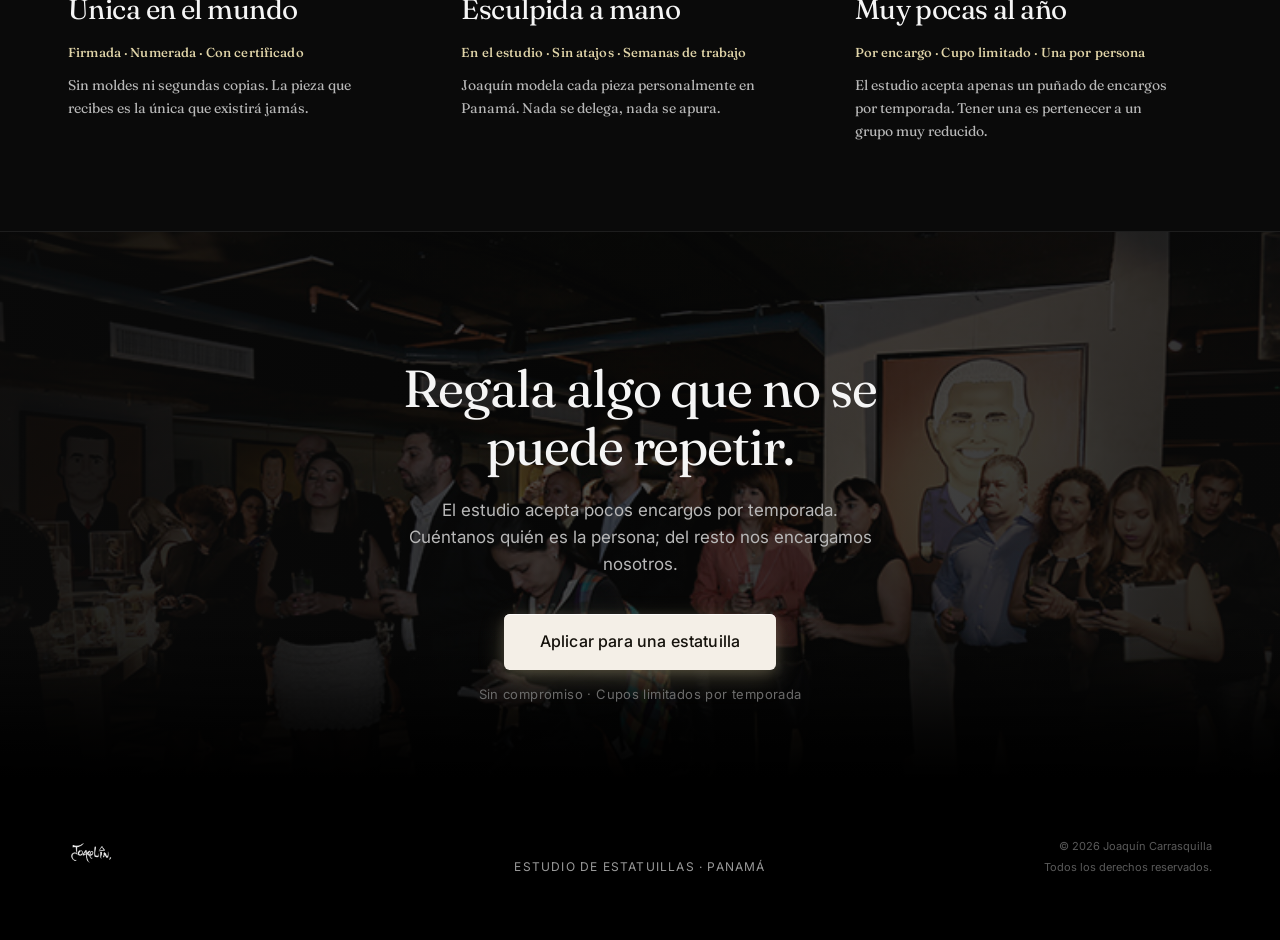
==== commit b46f7bc1: "Move logo into hero content, centered and fluid - Logo now lives inside .hero-content above the h1 o" ====
--- a/form.html
+++ b/form.html
@@ -17,19 +17,13 @@
 </head>
 <body>
 
-  <!-- HEADER -->
-  <header class="site-header">
-    <div class="header-inner">
-      <a class="logo" href="#top" aria-label="Joaquín Carrasquilla — inicio">
-        <img src="assets/logo.png" alt="Joaquín Carrasquilla" width="320" height="88" fetchpriority="high" decoding="async" />
-      </a>
-    </div>
-  </header>
-
   <!-- HERO -->
   <section id="top" class="hero" aria-label="Presentación">
     <div class="hero-inner container">
       <div class="hero-content">
+        <a class="logo" href="#top" aria-label="Joaquín Carrasquilla — inicio">
+          <img src="assets/logo.png" alt="Joaquín Carrasquilla" width="320" height="88" fetchpriority="high" decoding="async" />
+        </a>
         <h1 class="hero-title">
           Para el que lo tiene todo,<br />
           <span class="text-gold">el mejor regalo del mundo</span>
--- a/styles.css
+++ b/styles.css
@@ -263,27 +263,28 @@
   font-size: 14px;
 }
 
-.logo {
-  display: flex;
-  align-items: center;
-  overflow: visible;
-}
-
-.logo img {
-  height: 150px;
-  width: auto;
+/* Logo lives inside the hero content, centered and fluid */
+.hero-content .logo {
+  display: block;
+  width: 100%;
+  margin: 0 0 22px;
+  text-align: center;
+}
+
+.hero-content .logo img {
+  width: clamp(220px, 60%, 340px);
+  height: auto;
+  margin: 0 auto;
   display: block;
   opacity: 0.95;
   border-radius: 0;
   box-shadow: none;
-  transform: translateX(100px) translateY(60px);
-  transform-origin: left center;
 }
 
 /* ---------- Hero ---------- */
 .hero {
   position: relative;
-  padding: 20px 0 44px;
+  padding: 8px 0 44px;
   overflow: hidden;
 }
 
@@ -2059,12 +2060,12 @@
 
   .hero-content {
     grid-column: auto;
-    order: 2;
+    order: 1;
   }
 
   .hero-carousel {
     grid-column: auto;
-    order: 1;
+    order: 2;
   }
 
   .story-intro {
@@ -2127,7 +2128,7 @@
 }
 
 @media (max-width: 640px) {
-  :root { --header-h: 88px; }
+  :root { --header-h: 66px; }
 
   .container {
     padding-left: 20px;
@@ -2202,7 +2203,7 @@
   }
 
   .hero {
-    padding: 12px 0 56px;
+    padding: 2px 0 48px;
   }
 
   .hero-inner {
@@ -2210,7 +2211,7 @@
   }
 
   .hero-slideshow {
-    height: clamp(380px, 96vw, 520px);
+    height: min(84vw, 400px);
   }
 
   .hero-slide {
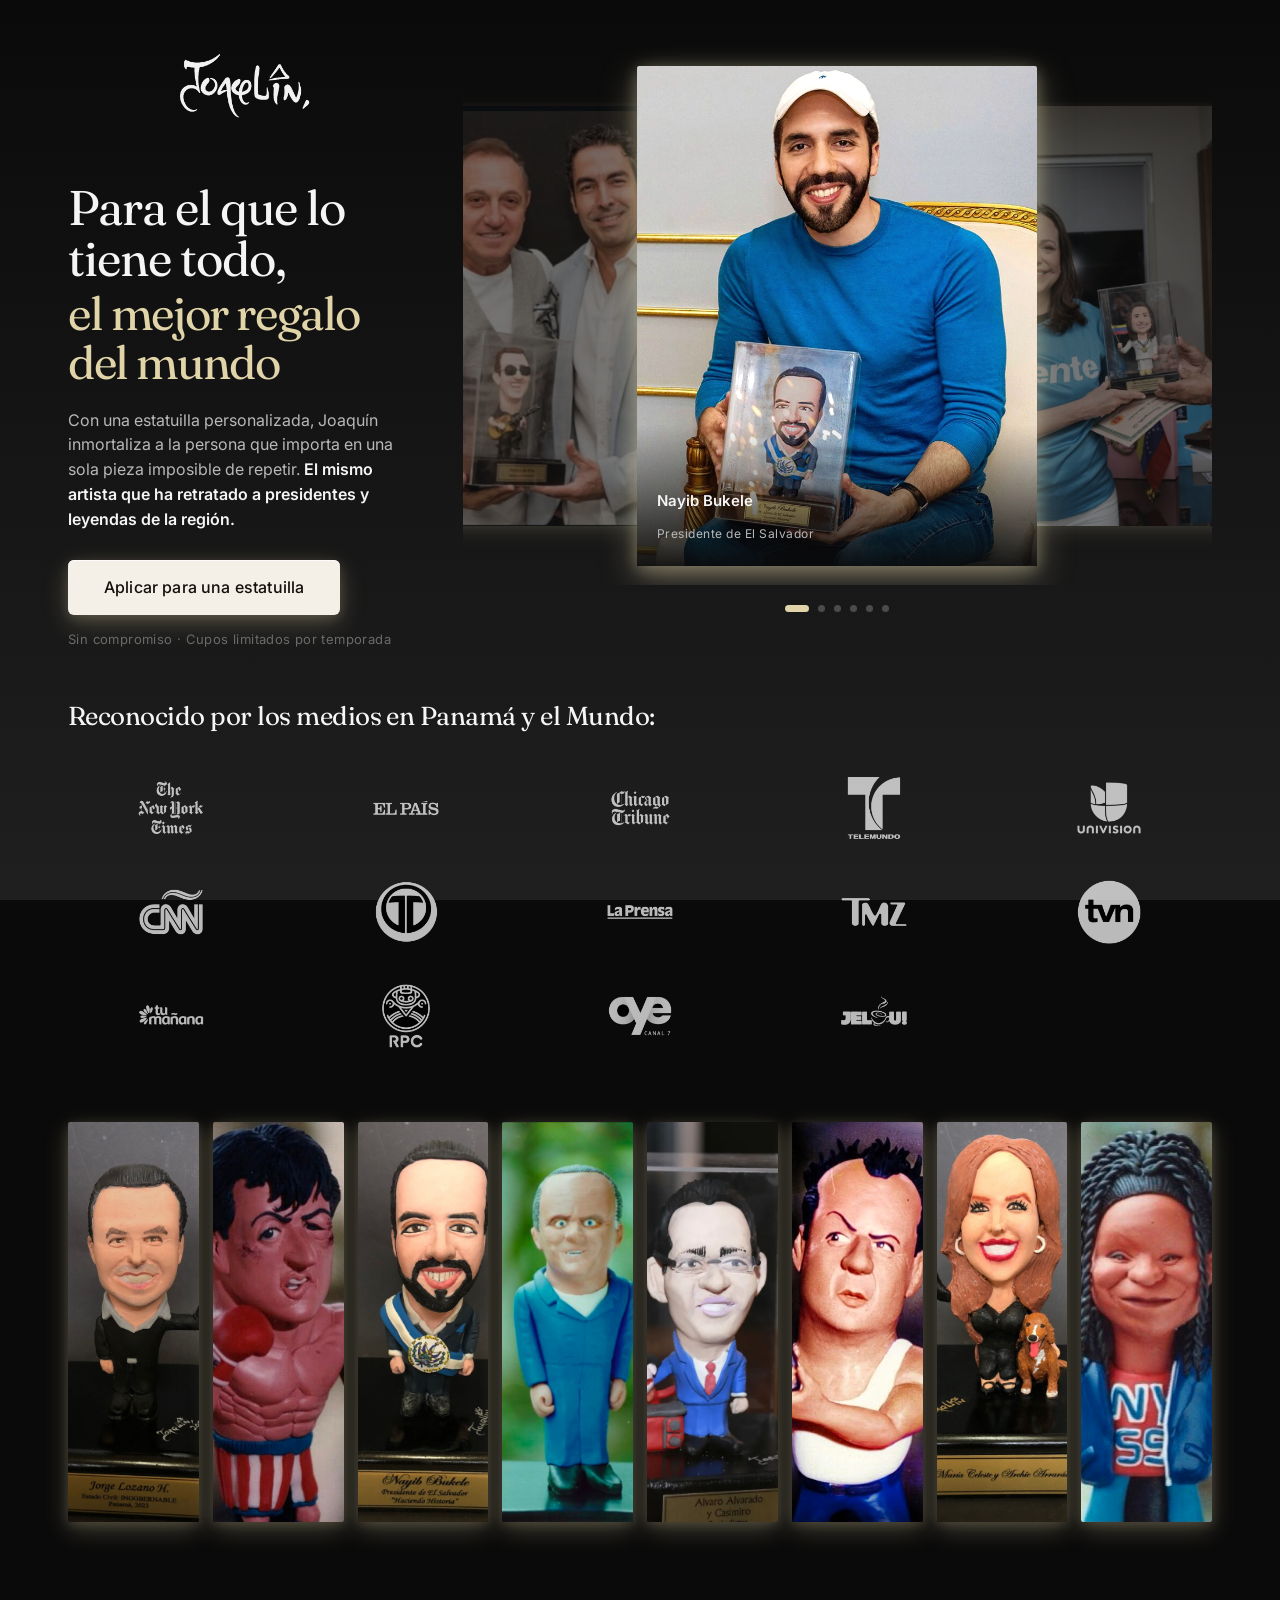
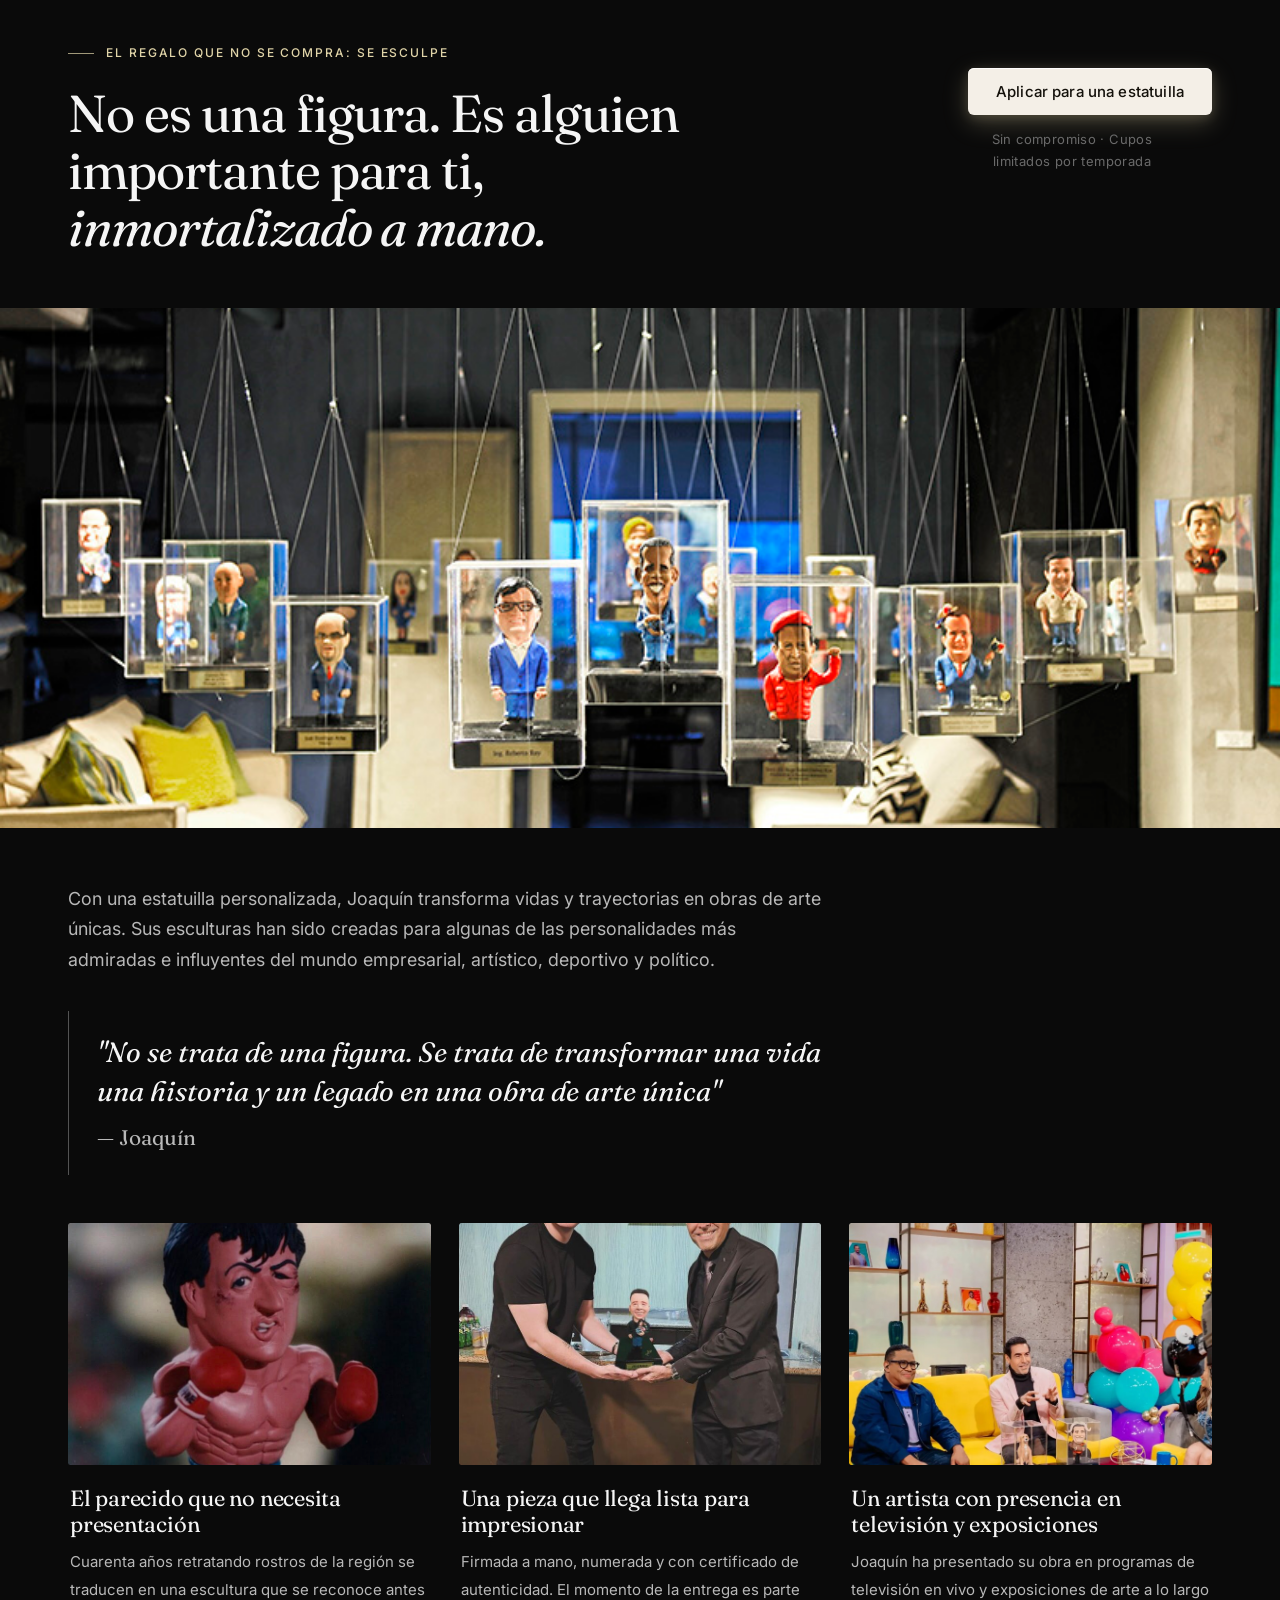
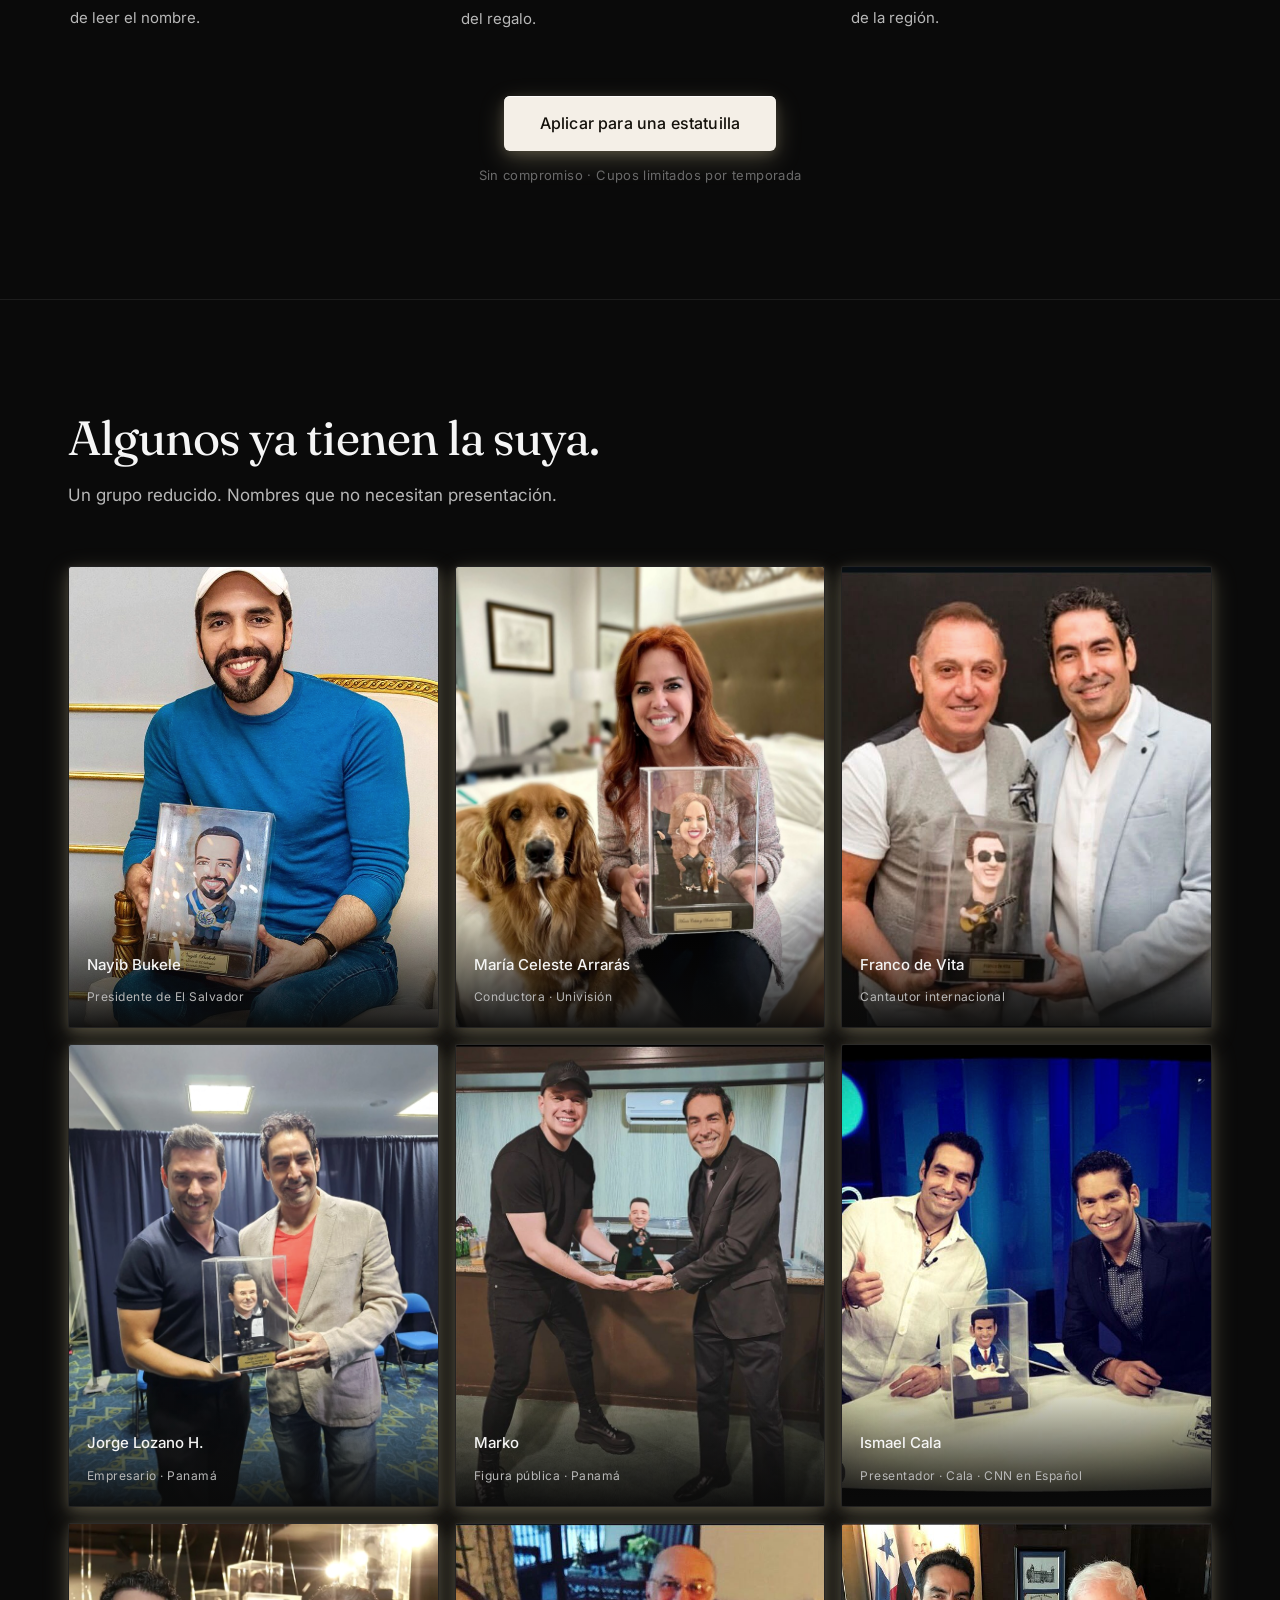
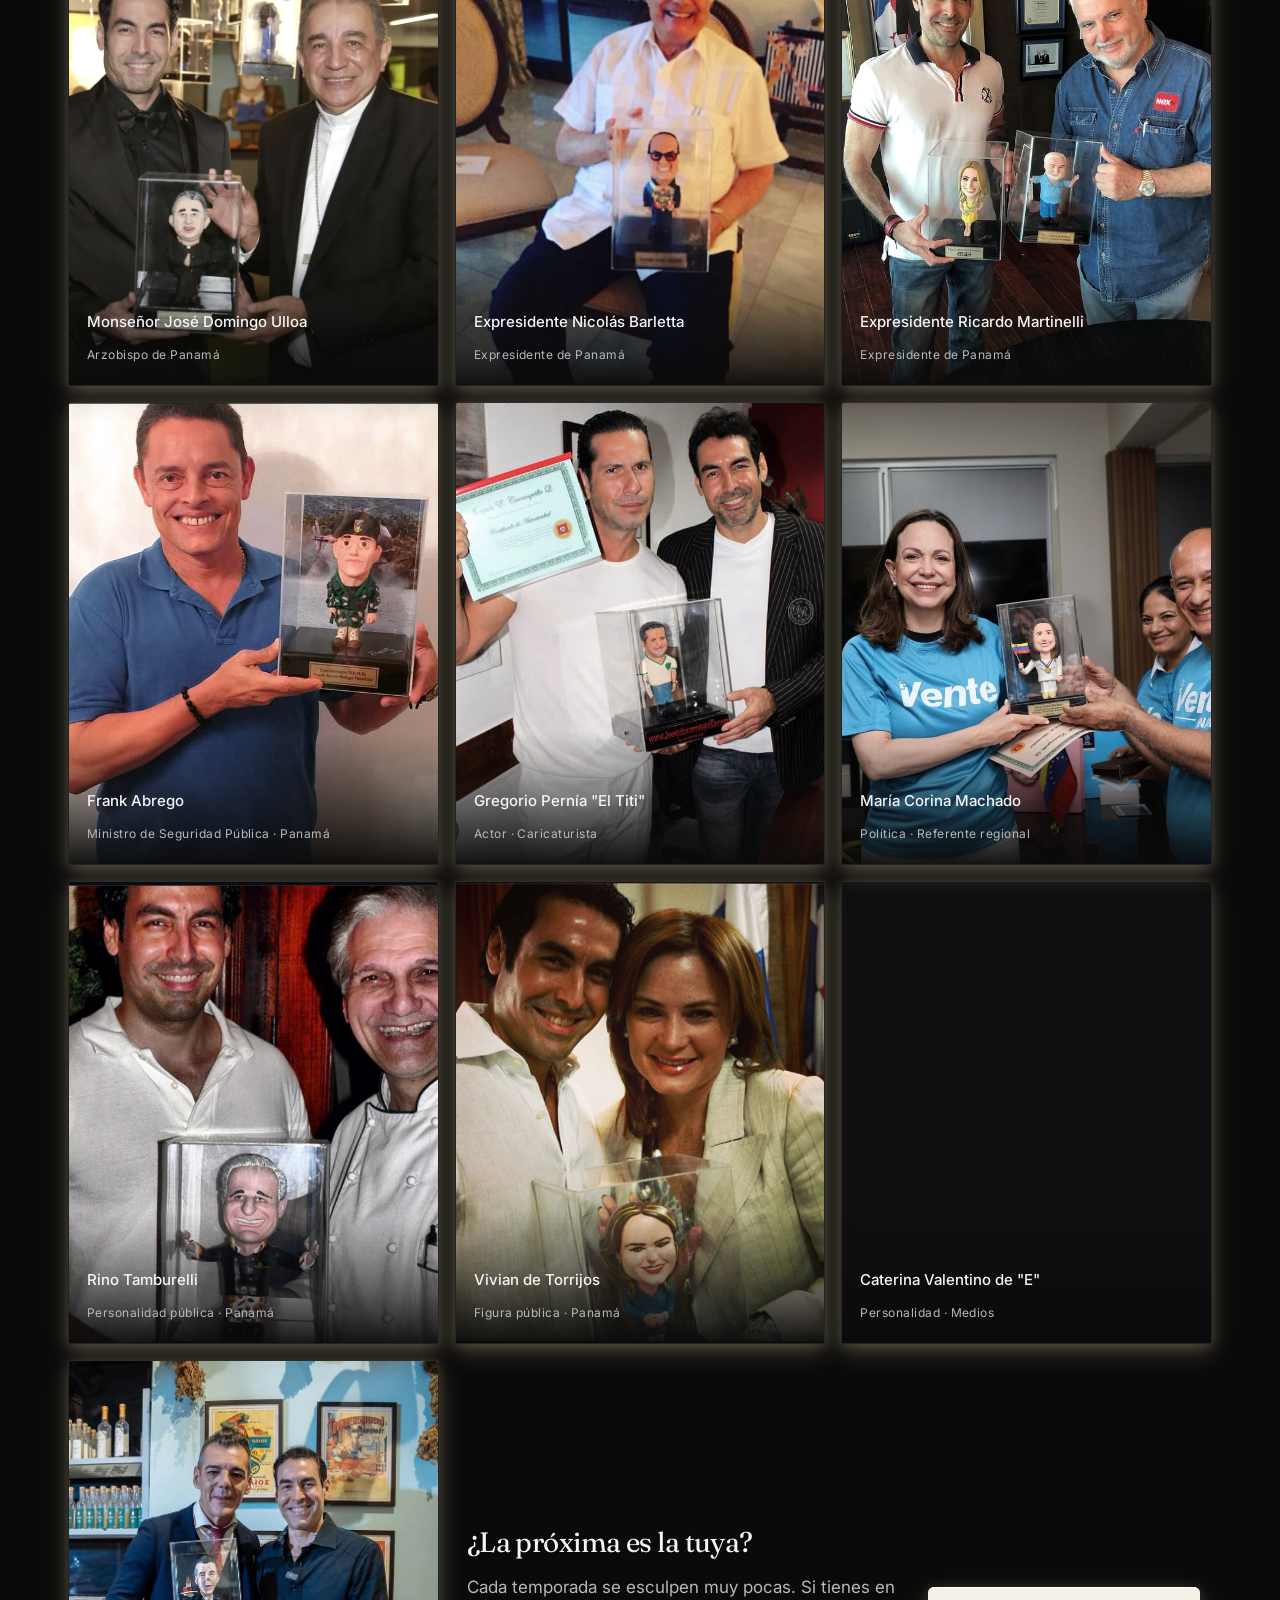
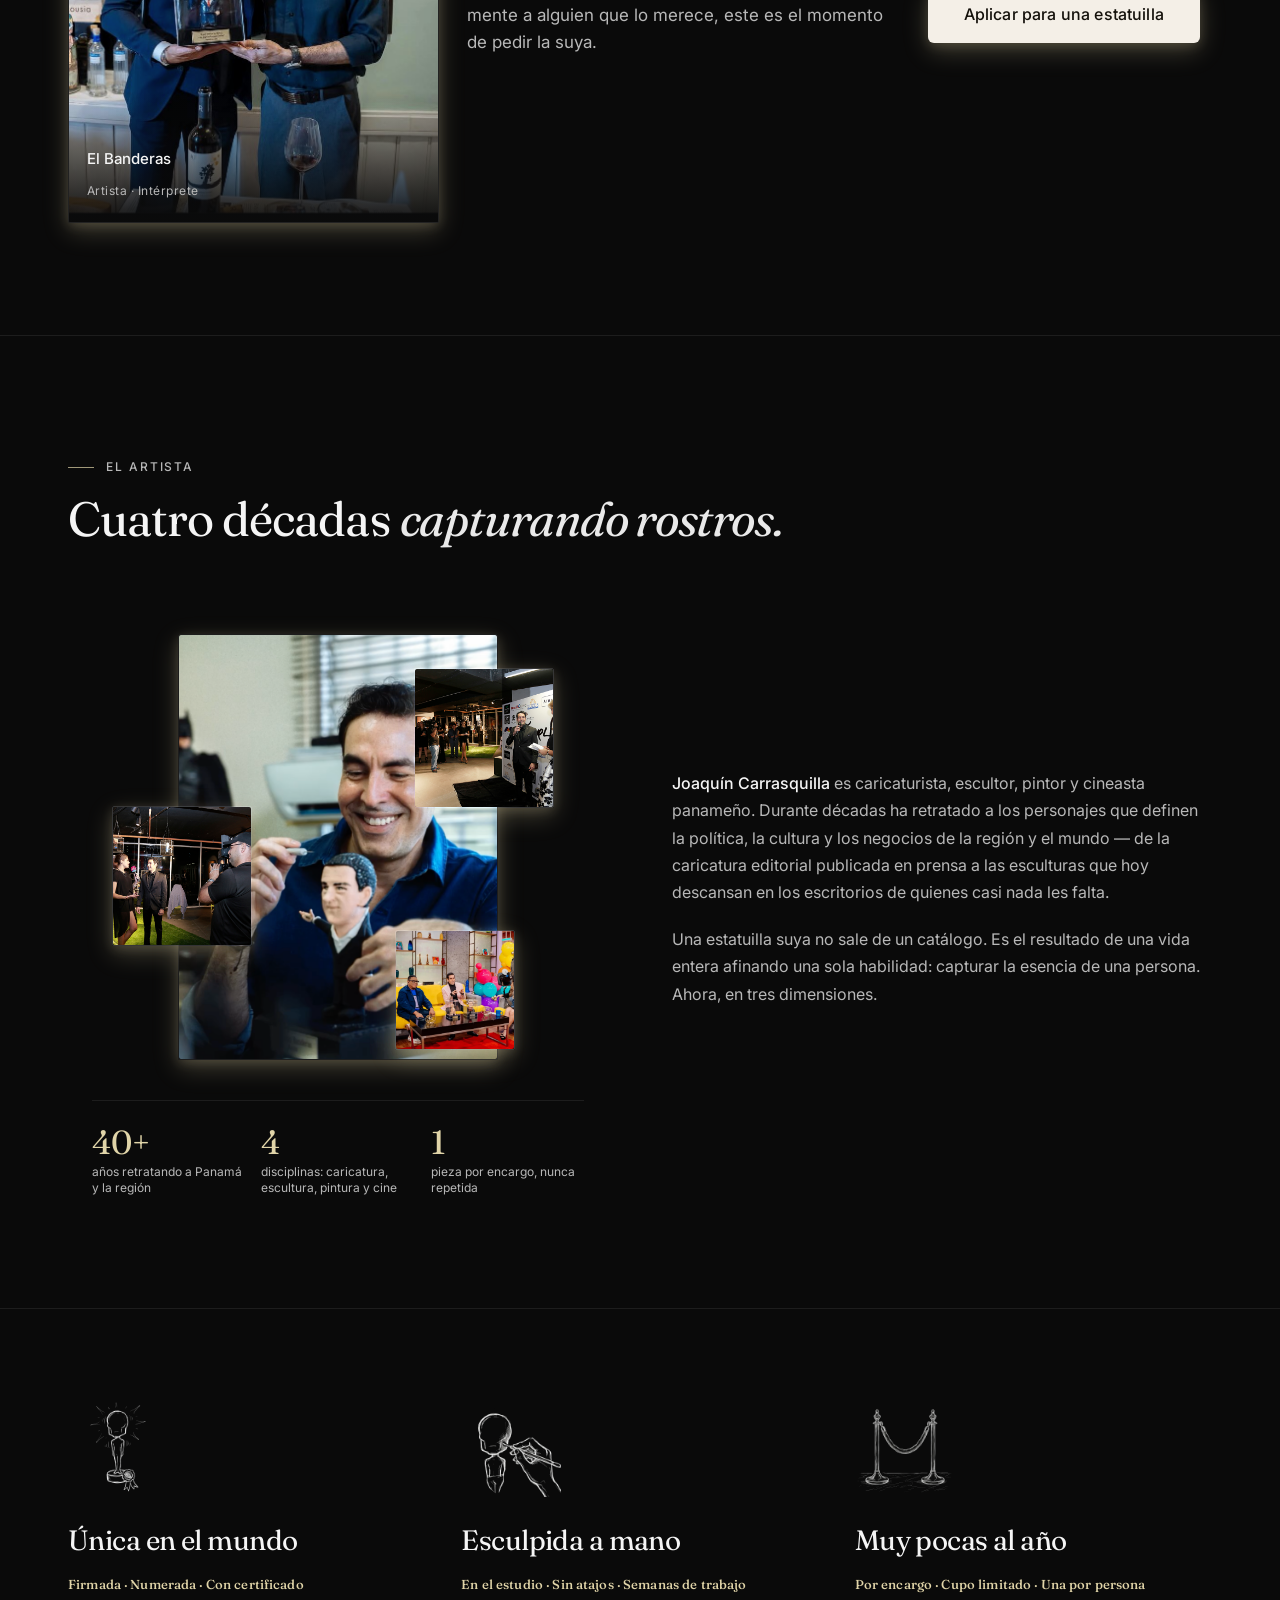
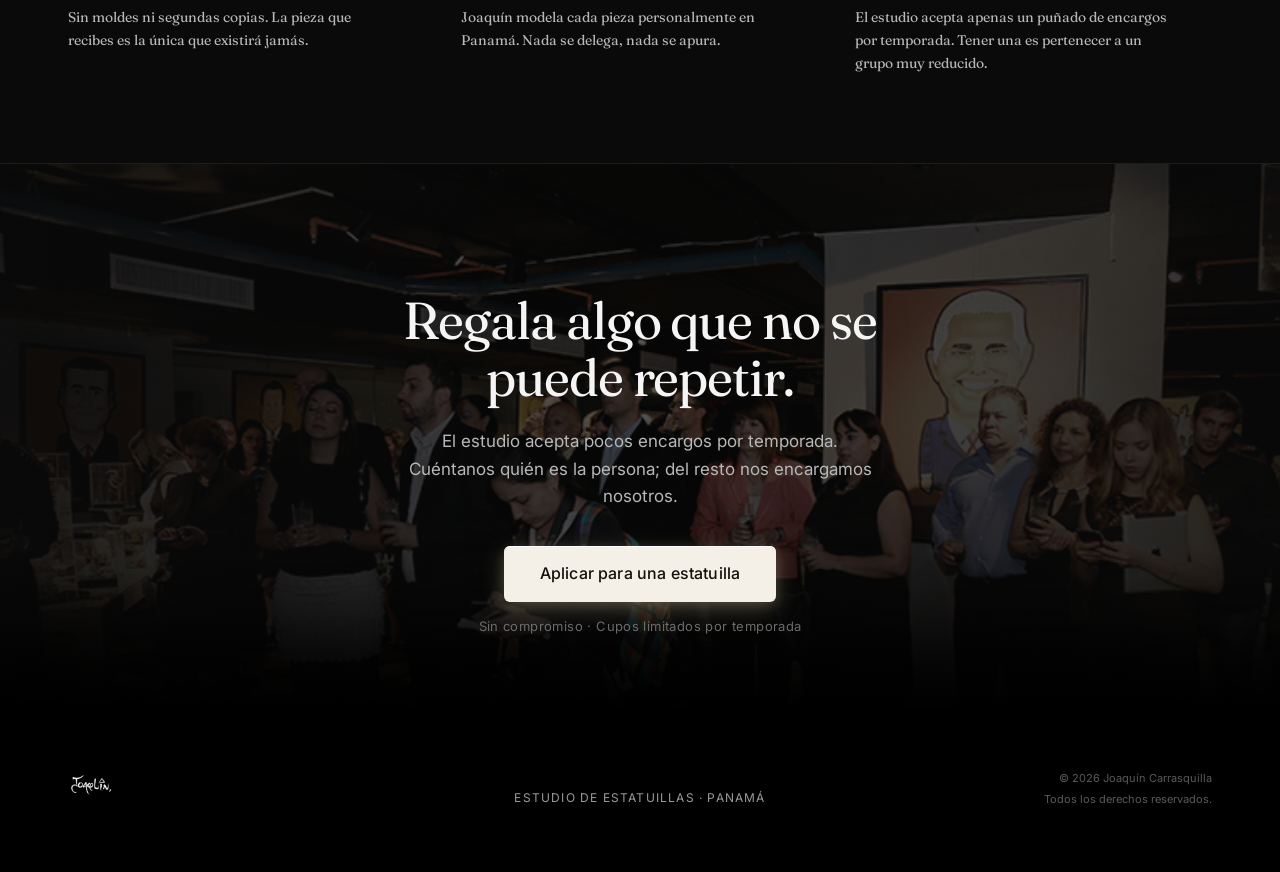
==== commit ae9cdd3c: "Shrink desktop logo; restore previous mobile layout - Desktop: keep the centered in-hero logo but ma" ====
--- a/form.html
+++ b/form.html
@@ -16,6 +16,15 @@
   <link rel="stylesheet" href="styles.css" />
 </head>
 <body>
+
+  <!-- HEADER (shown on mobile/tablet; desktop uses the in-hero logo) -->
+  <header class="site-header site-header--mobilelogo">
+    <div class="header-inner">
+      <a class="logo" href="#top" aria-label="Joaquín Carrasquilla — inicio">
+        <img src="assets/logo.png" alt="Joaquín Carrasquilla" width="320" height="88" fetchpriority="high" decoding="async" />
+      </a>
+    </div>
+  </header>
 
   <!-- HERO -->
   <section id="top" class="hero" aria-label="Presentación">
--- a/styles.css
+++ b/styles.css
@@ -263,16 +263,21 @@
   font-size: 14px;
 }
 
-/* Logo lives inside the hero content, centered and fluid */
+/* On desktop the header logo is hidden — the in-hero logo is used instead */
+.site-header--mobilelogo {
+  display: none;
+}
+
+/* Desktop: logo lives inside the hero content, centered and small */
 .hero-content .logo {
   display: block;
   width: 100%;
-  margin: 0 0 22px;
+  margin: 0 0 20px;
   text-align: center;
 }
 
 .hero-content .logo img {
-  width: clamp(220px, 60%, 340px);
+  width: clamp(130px, 12vw, 170px);
   height: auto;
   margin: 0 auto;
   display: block;
@@ -1979,8 +1984,16 @@
 
 /* ---------- Responsive ---------- */
 @media (max-width: 960px) {
-  /* Centered, no offset below desktop */
+  /* Mobile/tablet: use the header logo, hide the in-hero one */
   :root { --header-h: 104px; }
+
+  .site-header--mobilelogo {
+    display: block;
+  }
+
+  .hero-content .logo {
+    display: none;
+  }
 
   .header-inner {
     justify-content: center;
@@ -2060,12 +2073,12 @@
 
   .hero-content {
     grid-column: auto;
-    order: 1;
+    order: 2;
   }
 
   .hero-carousel {
     grid-column: auto;
-    order: 2;
+    order: 1;
   }
 
   .story-intro {
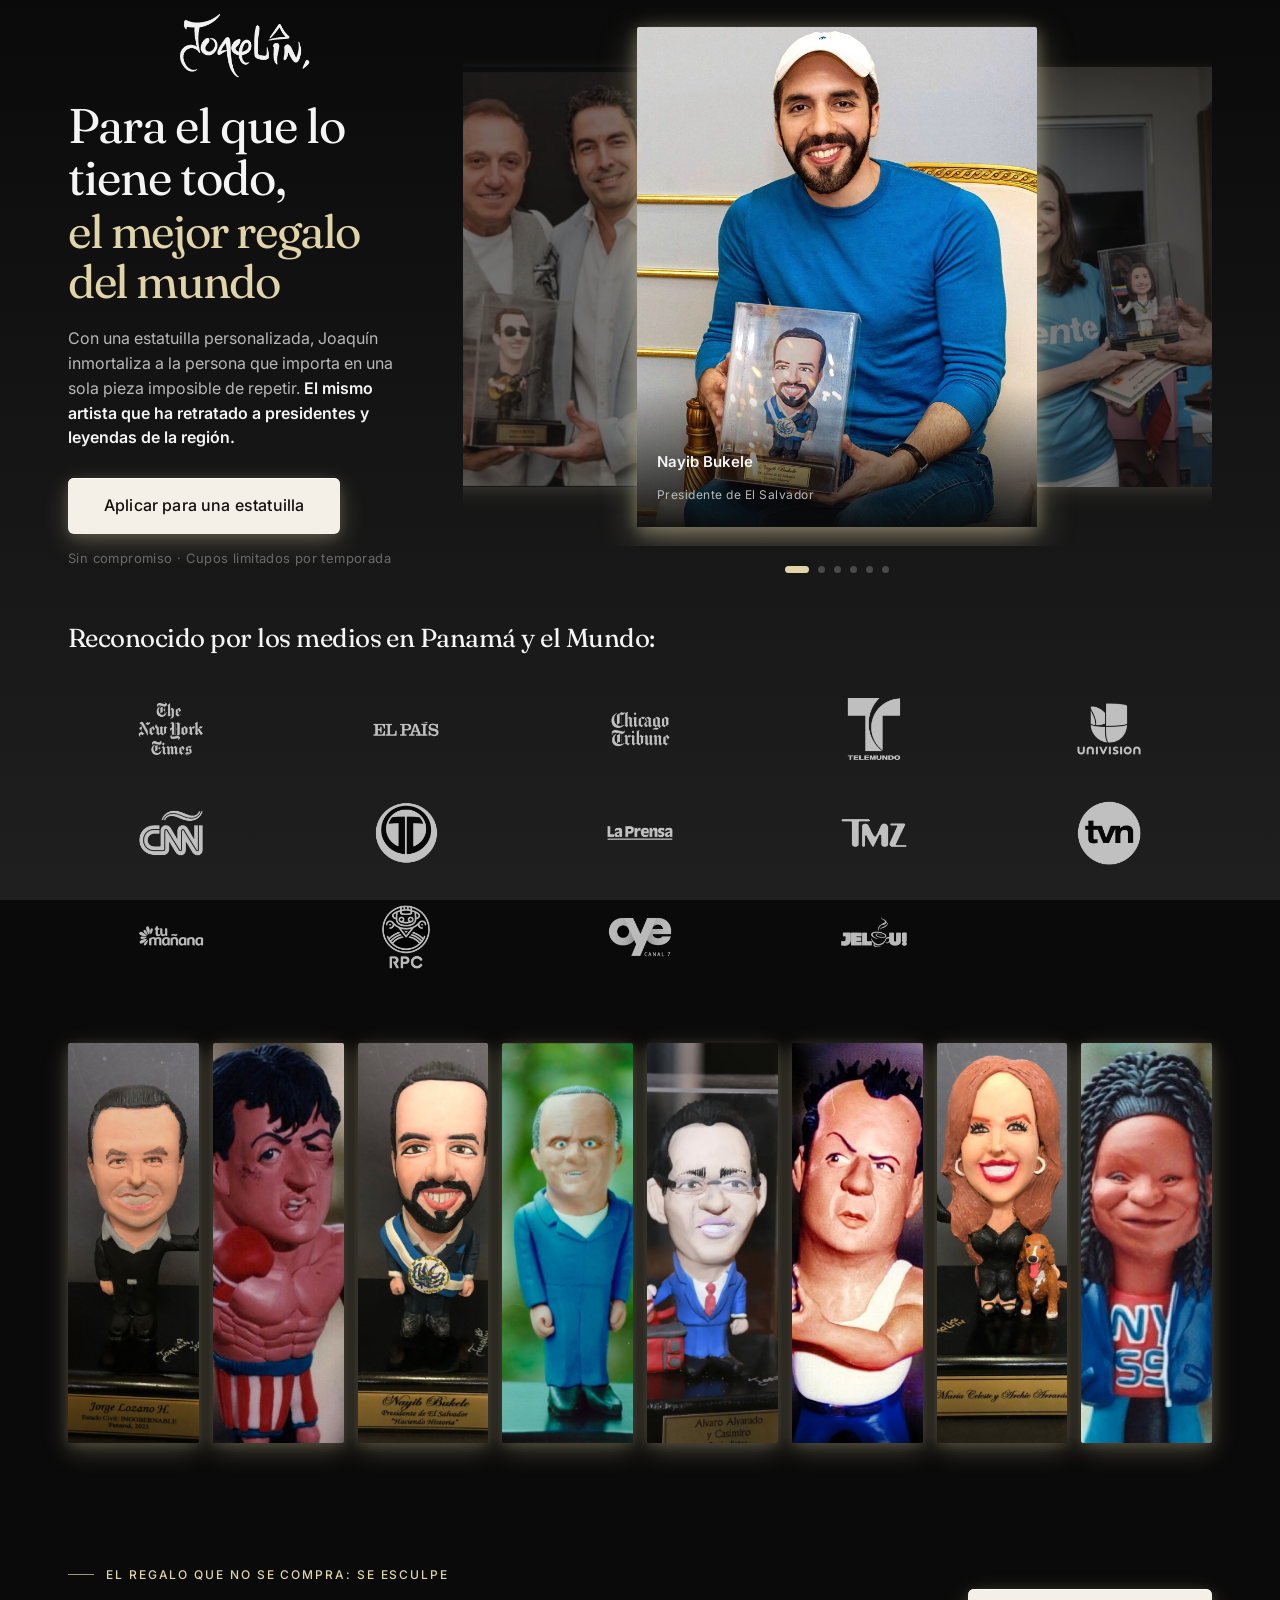
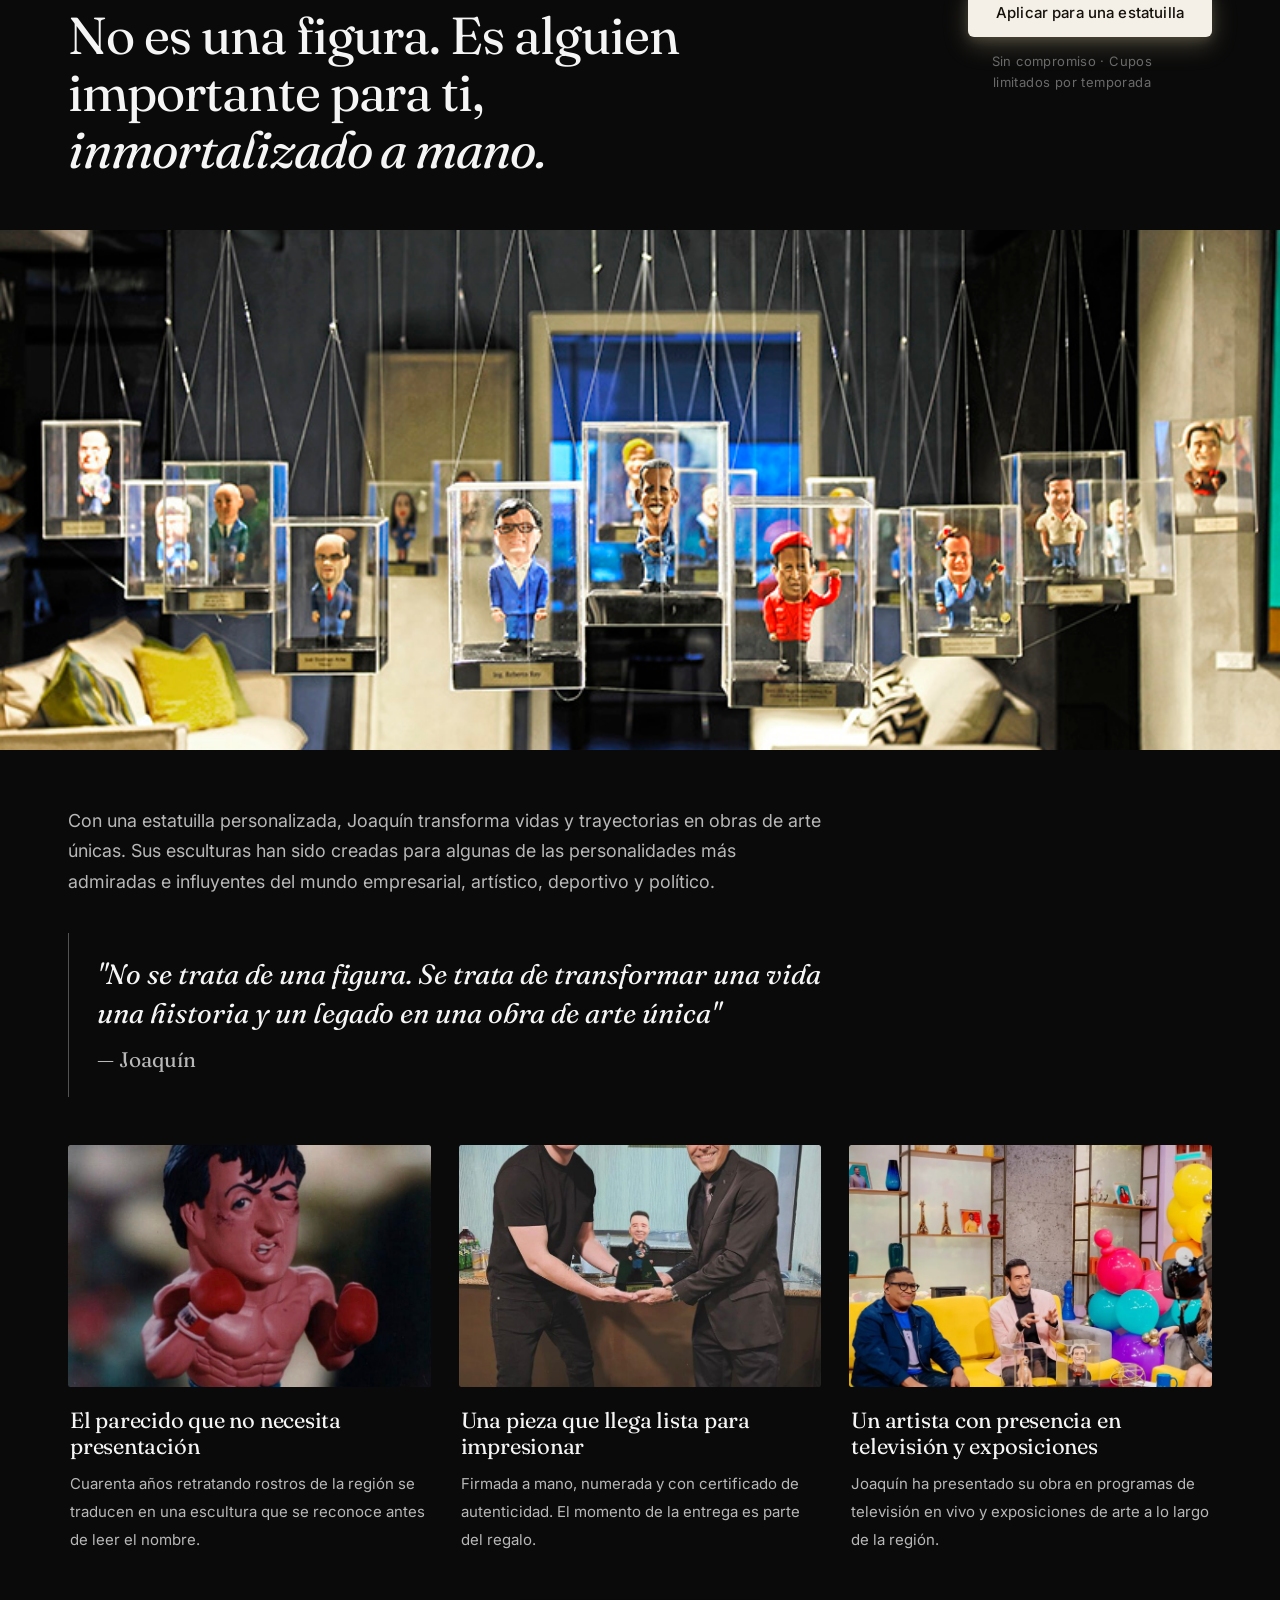
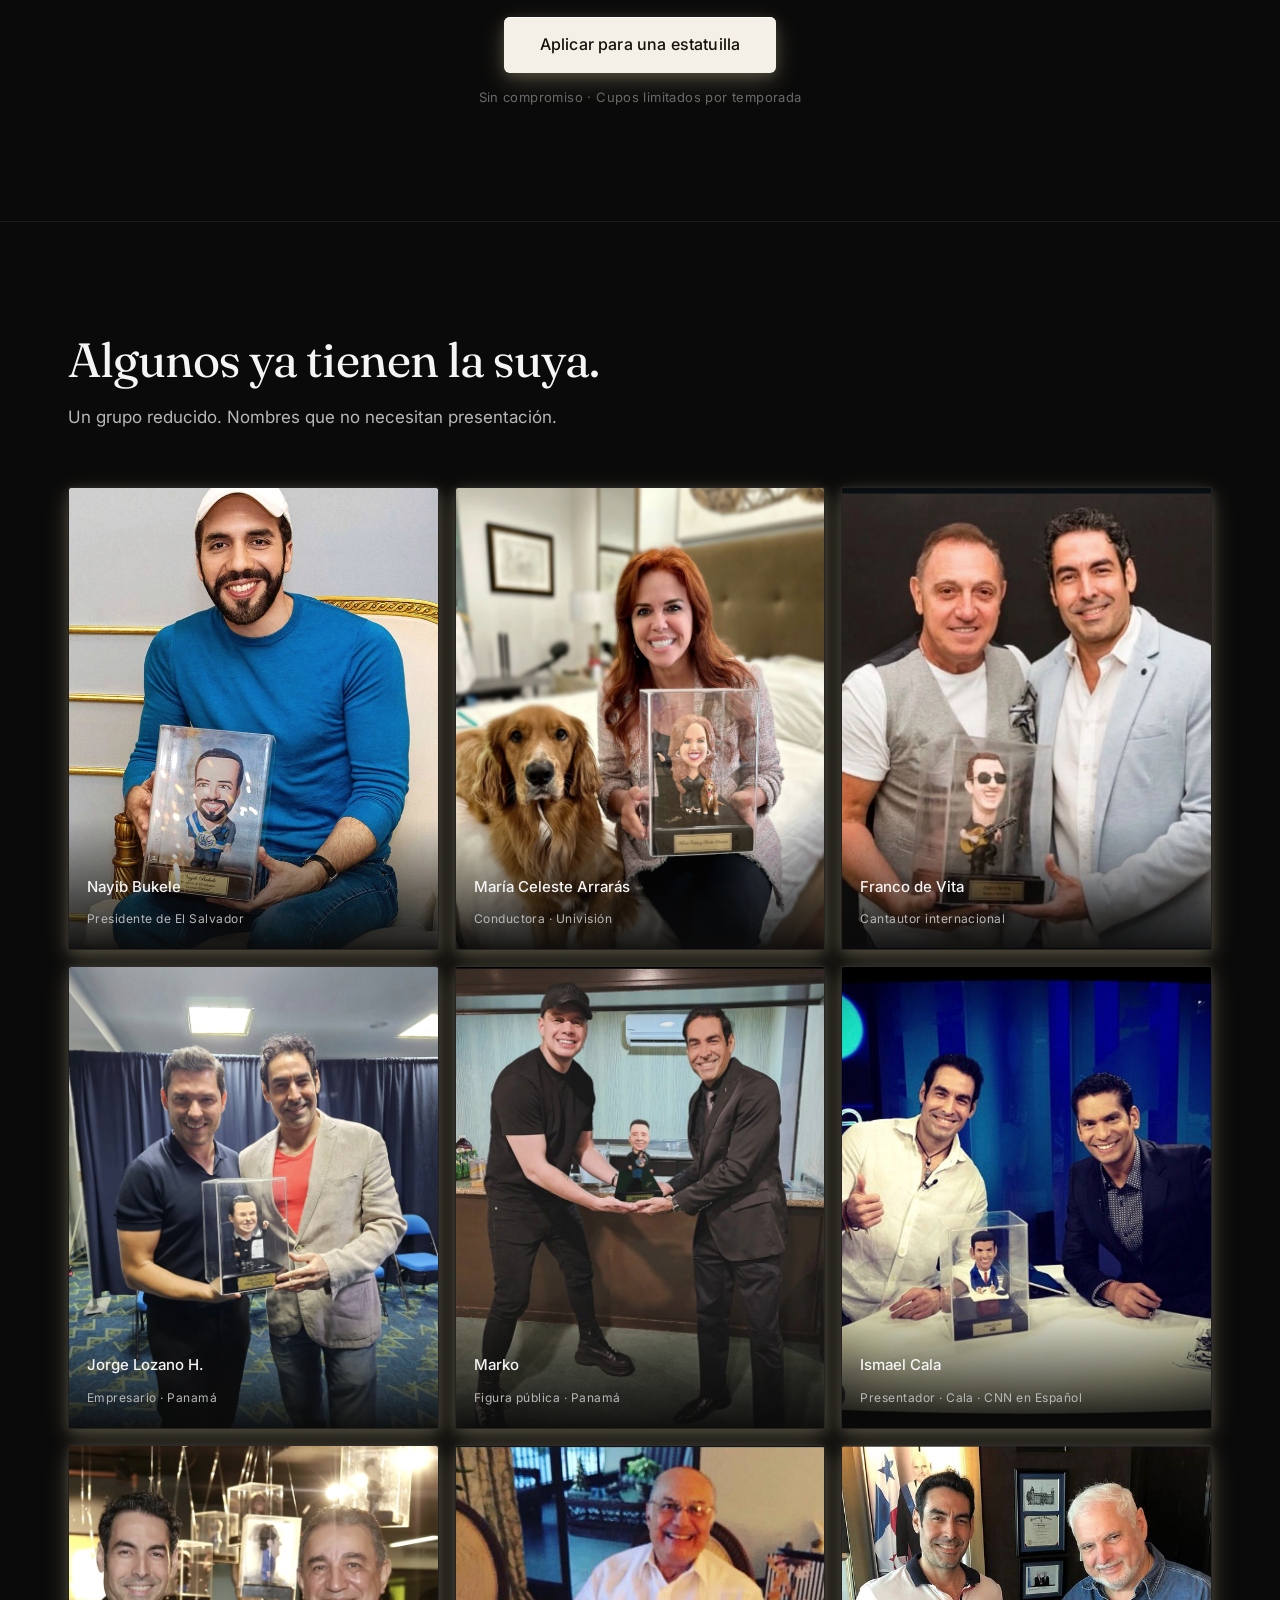
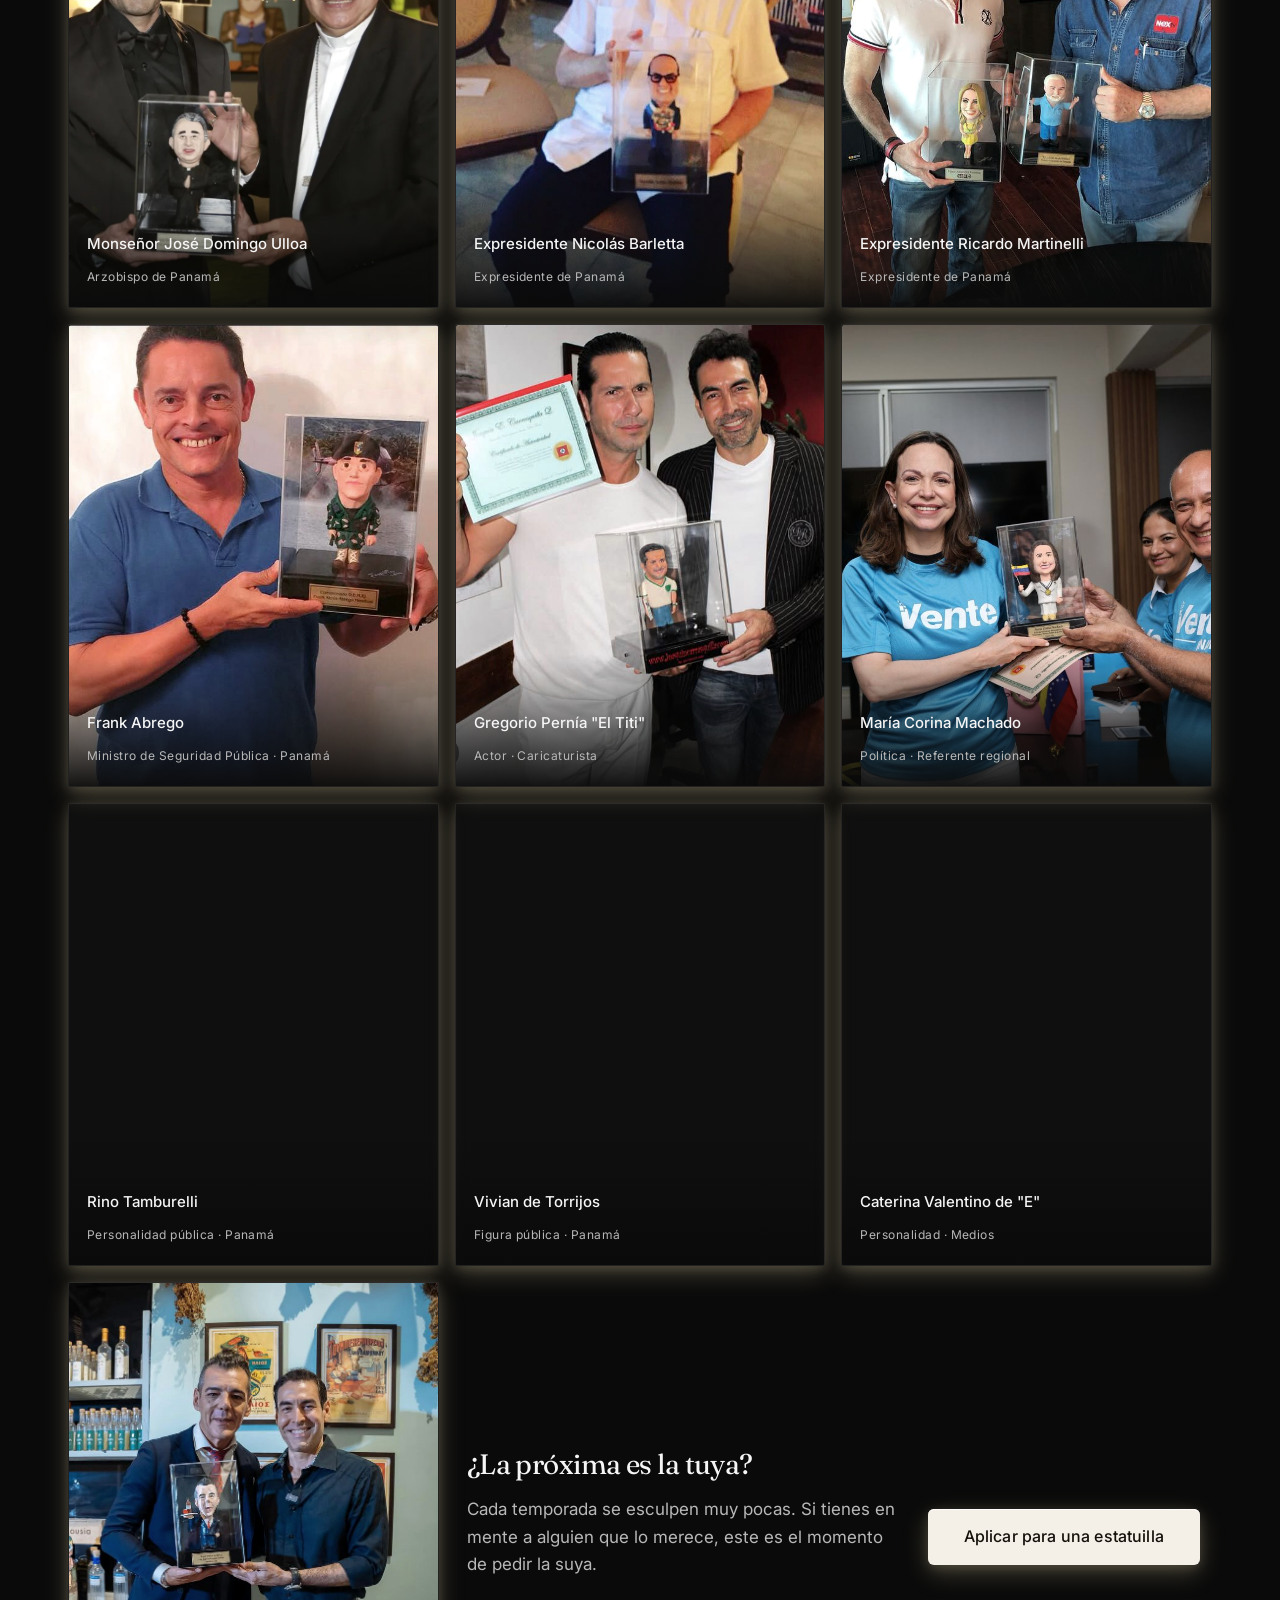
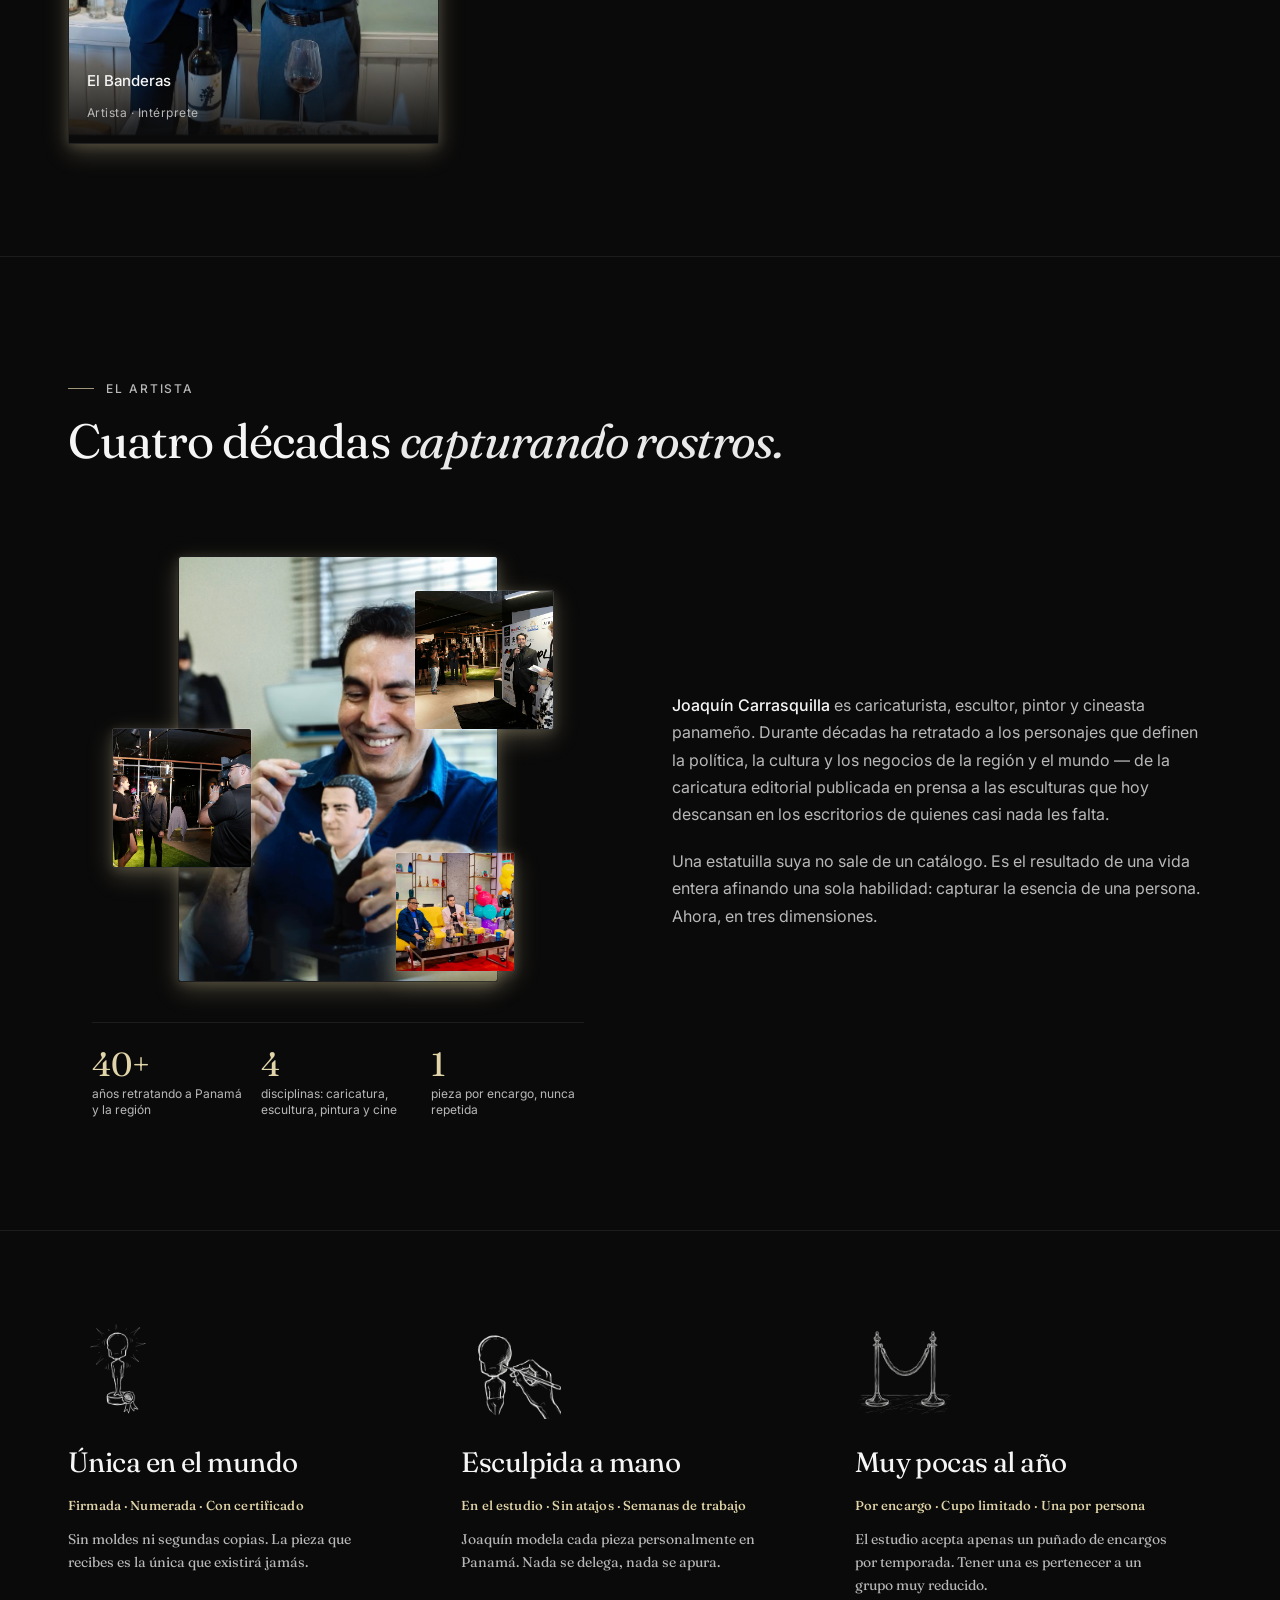
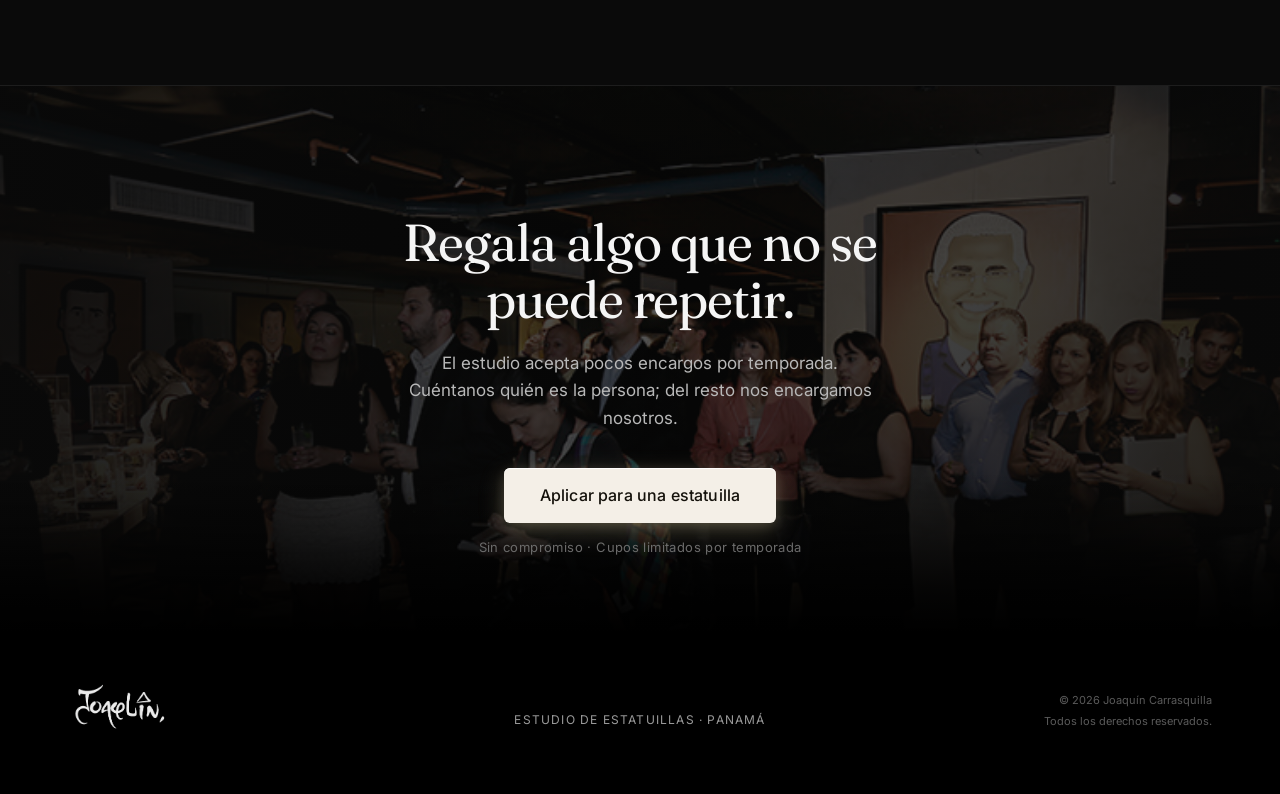
==== commit 61093e11: "Use new horizontal logo; fix logo stretching - Switch all logo instances to assets/logo-3.png (true " ====
--- a/form.html
+++ b/form.html
@@ -21,7 +21,7 @@
   <header class="site-header site-header--mobilelogo">
     <div class="header-inner">
       <a class="logo" href="#top" aria-label="Joaquín Carrasquilla — inicio">
-        <img src="assets/logo.png" alt="Joaquín Carrasquilla" width="320" height="88" fetchpriority="high" decoding="async" />
+        <img src="assets/logo-3.png" alt="Joaquín Carrasquilla" width="281" height="126" fetchpriority="high" decoding="async" />
       </a>
     </div>
   </header>
@@ -31,7 +31,7 @@
     <div class="hero-inner container">
       <div class="hero-content">
         <a class="logo" href="#top" aria-label="Joaquín Carrasquilla — inicio">
-          <img src="assets/logo.png" alt="Joaquín Carrasquilla" width="320" height="88" fetchpriority="high" decoding="async" />
+          <img src="assets/logo-3.png" alt="Joaquín Carrasquilla" width="281" height="126" fetchpriority="high" decoding="async" />
         </a>
         <h1 class="hero-title">
           Para el que lo tiene todo,<br />
@@ -497,7 +497,7 @@
       <div class="container site-footer__inner">
         <div class="site-footer__grid">
           <div class="site-footer__logo">
-            <img src="assets/logo.png" alt="Joaquín Carrasquilla" width="180" height="50" loading="lazy" decoding="async" />
+            <img src="assets/logo-3.png" alt="Joaquín Carrasquilla" width="180" height="81" loading="lazy" decoding="async" />
           </div>
           <div class="site-footer__center">
             <p>Estudio de estatuillas · Panamá</p>
--- a/styles.css
+++ b/styles.css
@@ -1985,7 +1985,7 @@
 /* ---------- Responsive ---------- */
 @media (max-width: 960px) {
   /* Mobile/tablet: use the header logo, hide the in-hero one */
-  :root { --header-h: 104px; }
+  :root { --header-h: 80px; }
 
   .site-header--mobilelogo {
     display: block;
@@ -2000,7 +2000,7 @@
   }
 
   .logo img {
-    height: 96px;
+    height: 60px;
     transform: none;
   }
 
@@ -2141,7 +2141,7 @@
 }
 
 @media (max-width: 640px) {
-  :root { --header-h: 66px; }
+  :root { --header-h: 64px; }
 
   .container {
     padding-left: 20px;
@@ -2270,7 +2270,7 @@
   }
 
   .logo img {
-    height: 78px;
+    height: 50px;
   }
 
   .btn-header {
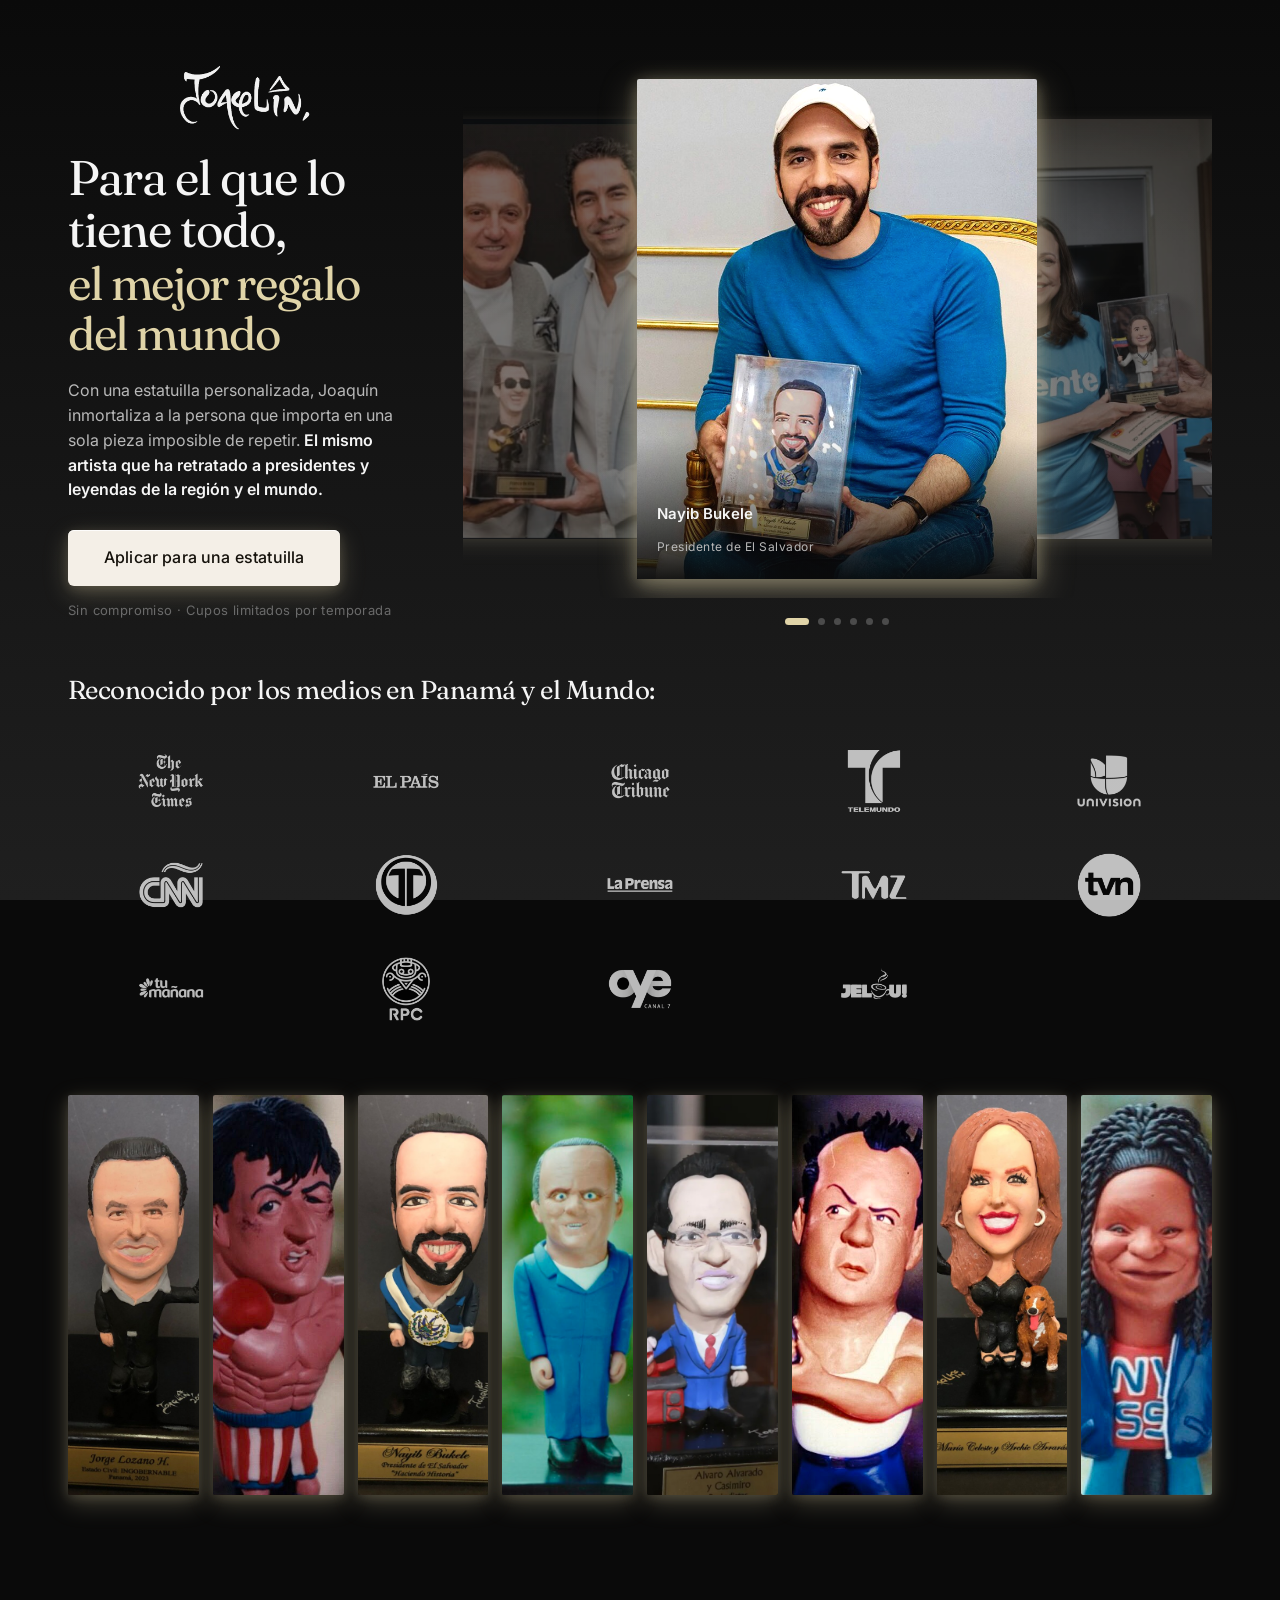
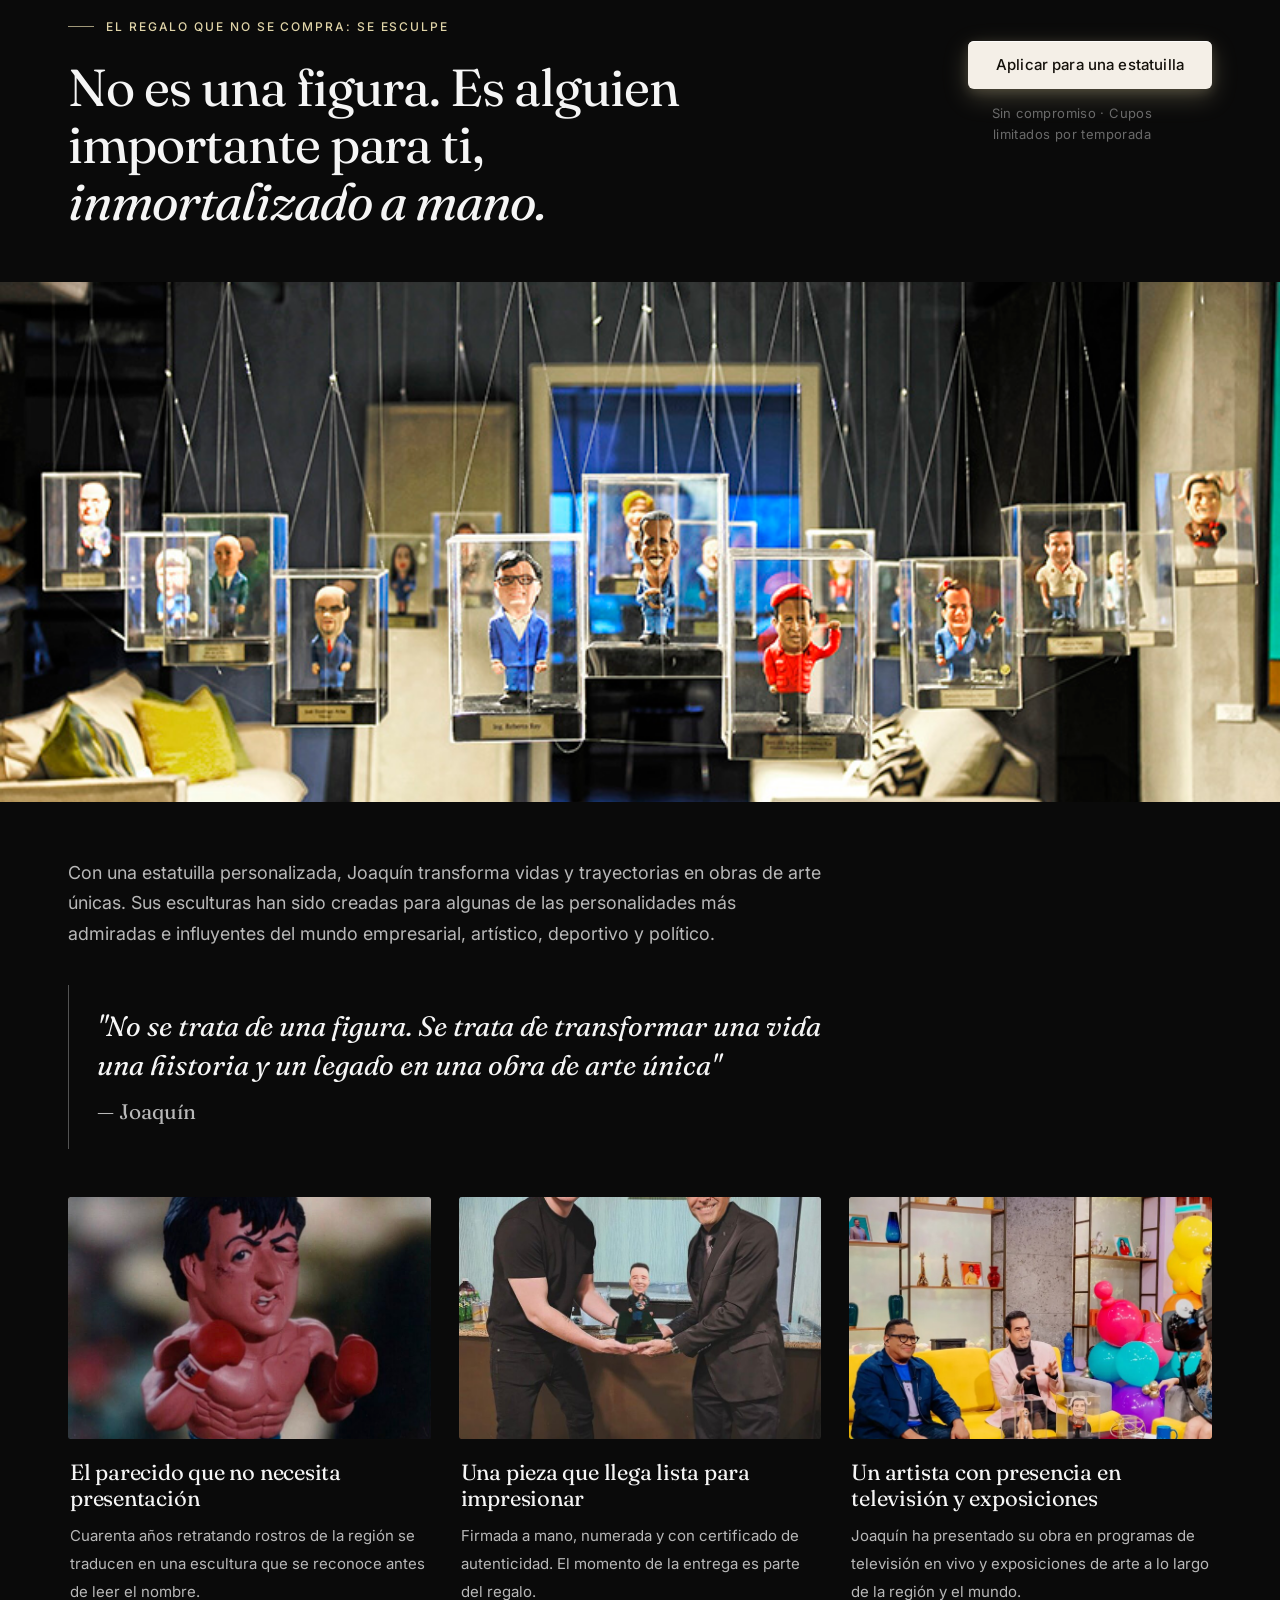
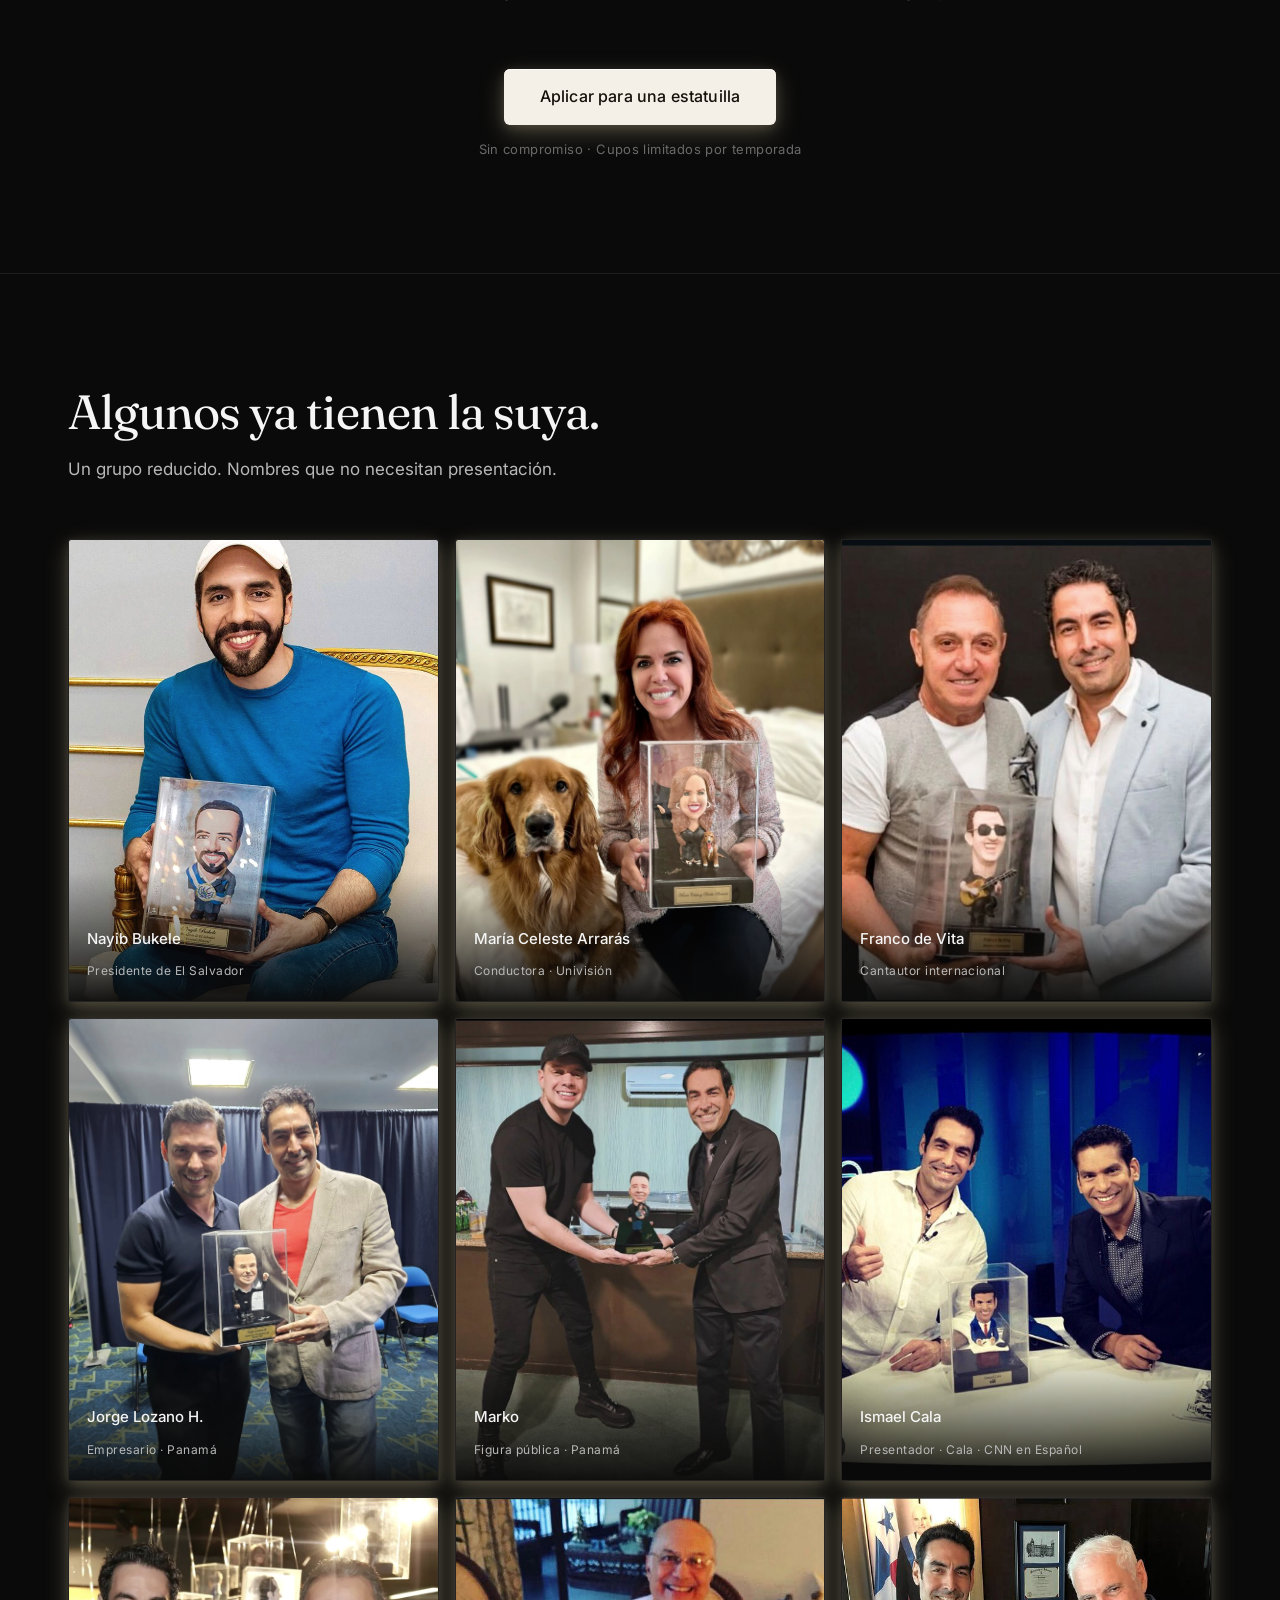
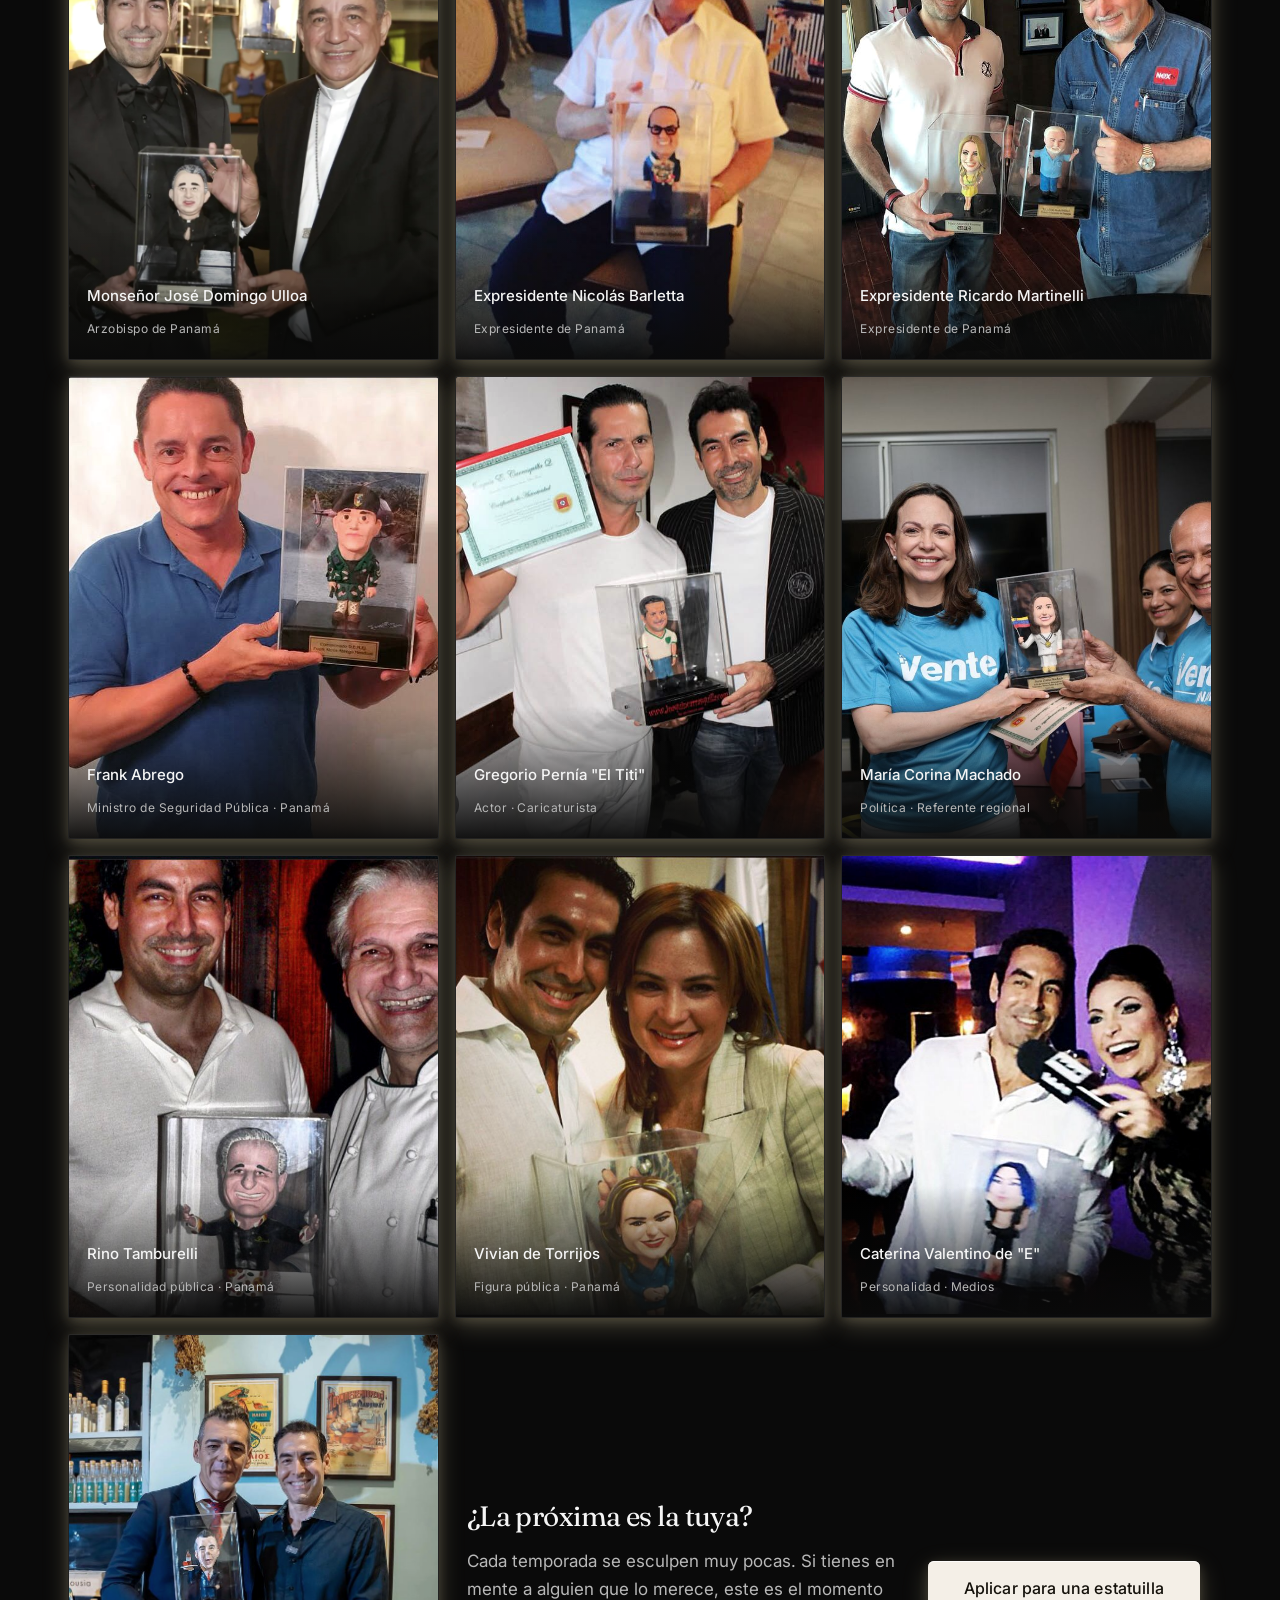
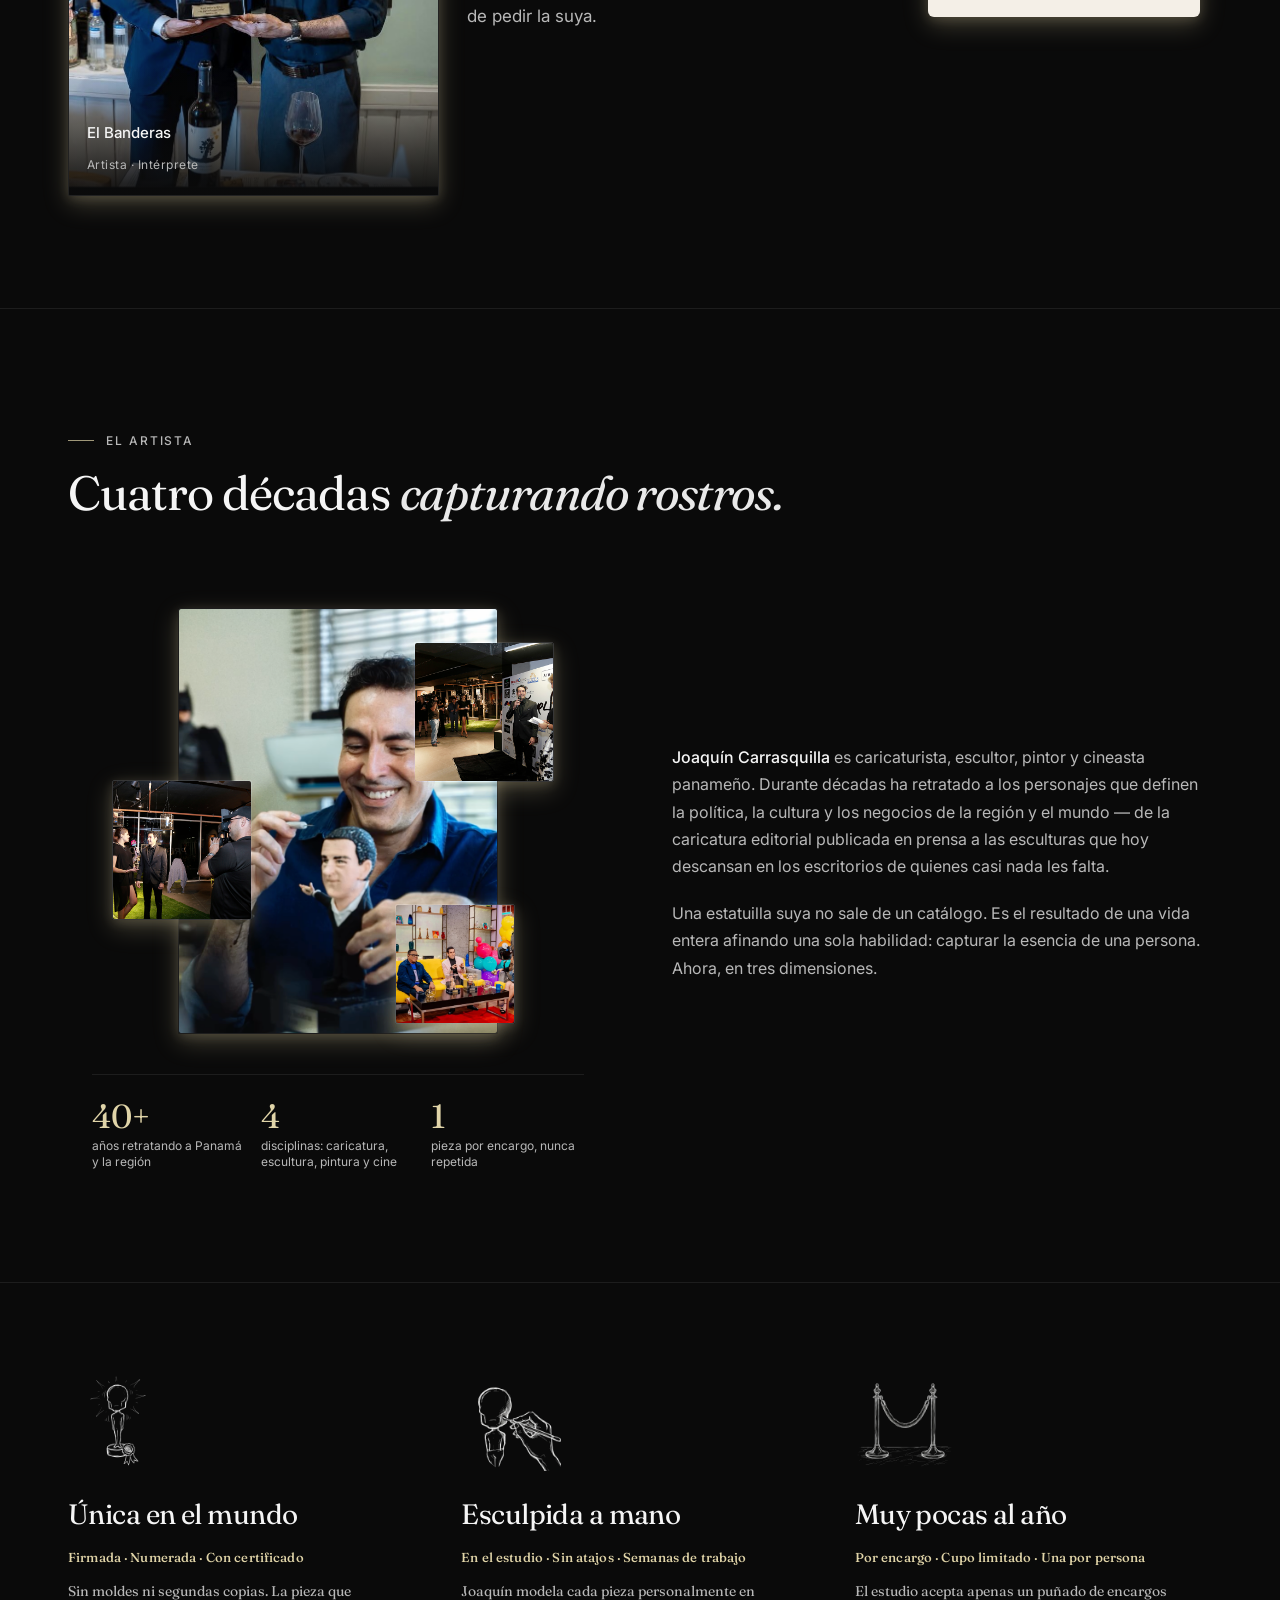
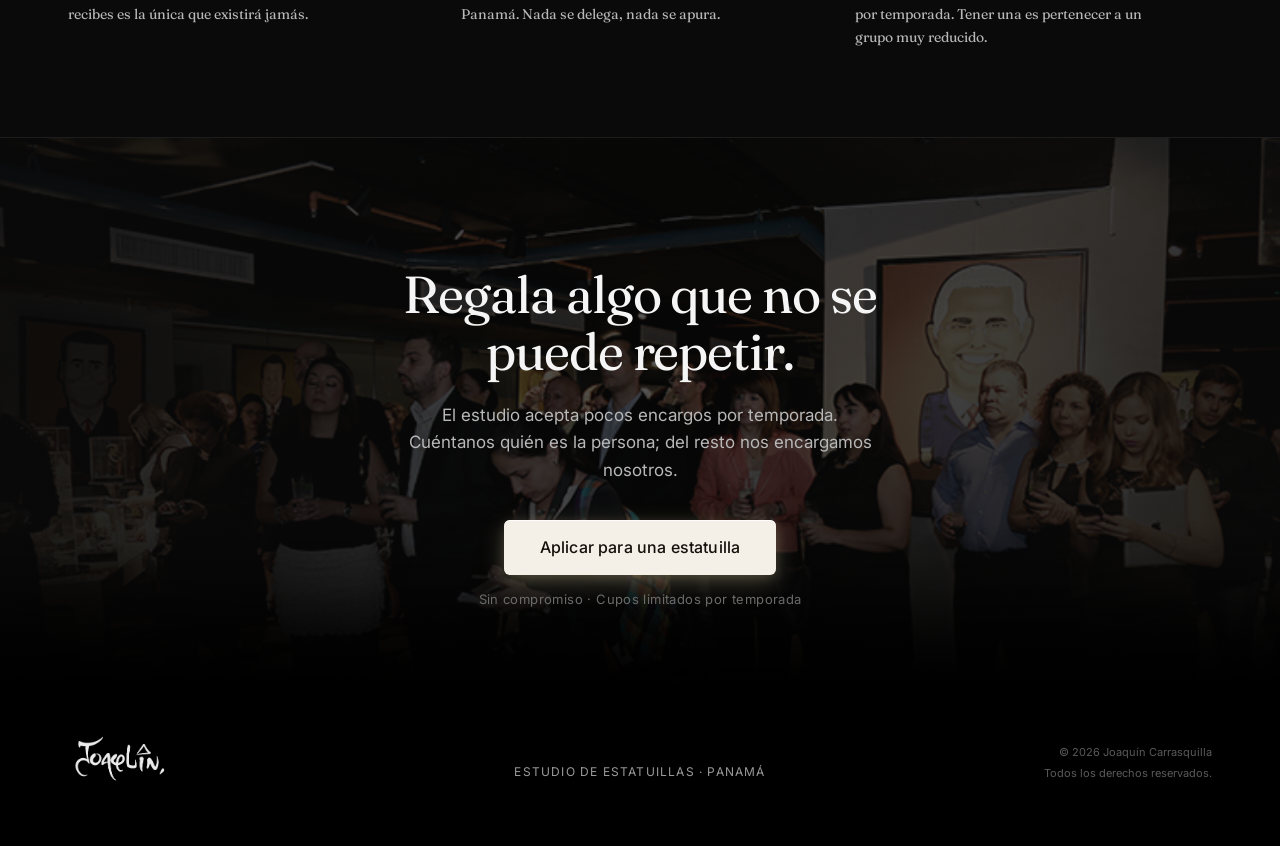
==== commit 8c6c55a6: "Update text: "región" → "región y el mundo" on hero and artist section Updated two key sections to r" ====
--- a/form.html
+++ b/form.html
@@ -40,7 +40,7 @@
         <p class="hero-sub">
           Con una estatuilla personalizada, Joaquín inmortaliza a la persona que importa
           en una sola pieza imposible de repetir.
-          <strong>El mismo artista que ha retratado a presidentes y leyendas de la región.</strong>
+          <strong>El mismo artista que ha retratado a presidentes y leyendas de la región y el mundo.</strong>
         </p>
         <a class="btn btn-hero" href="solicitar.html">
           <span class="btn-label">Aplicar para una estatuilla</span>
@@ -198,7 +198,7 @@
           </div>
           <div class="story-point__copy">
             <strong>Un artista con presencia en televisión y exposiciones</strong>
-            <span>Joaquín ha presentado su obra en programas de televisión en vivo y exposiciones de arte a lo largo de la región.</span>
+            <span>Joaquín ha presentado su obra en programas de televisión en vivo y exposiciones de arte a lo largo de la región y el mundo.</span>
           </div>
         </li>
       </ul>
--- a/styles.css
+++ b/styles.css
@@ -293,6 +293,13 @@
   overflow: hidden;
 }
 
+/* Desktop has no header bar, so give the hero breathing room at the top */
+@media (min-width: 961px) {
+  .hero {
+    padding-top: 60px;
+  }
+}
+
 .hero-inner {
   display: grid;
   grid-template-columns: repeat(3, minmax(0, 1fr));
@@ -2001,6 +2008,7 @@
 
   .logo img {
     height: 60px;
+    width: auto;
     transform: none;
   }
 
@@ -2271,6 +2279,7 @@
 
   .logo img {
     height: 50px;
+    width: auto;
   }
 
   .btn-header {
